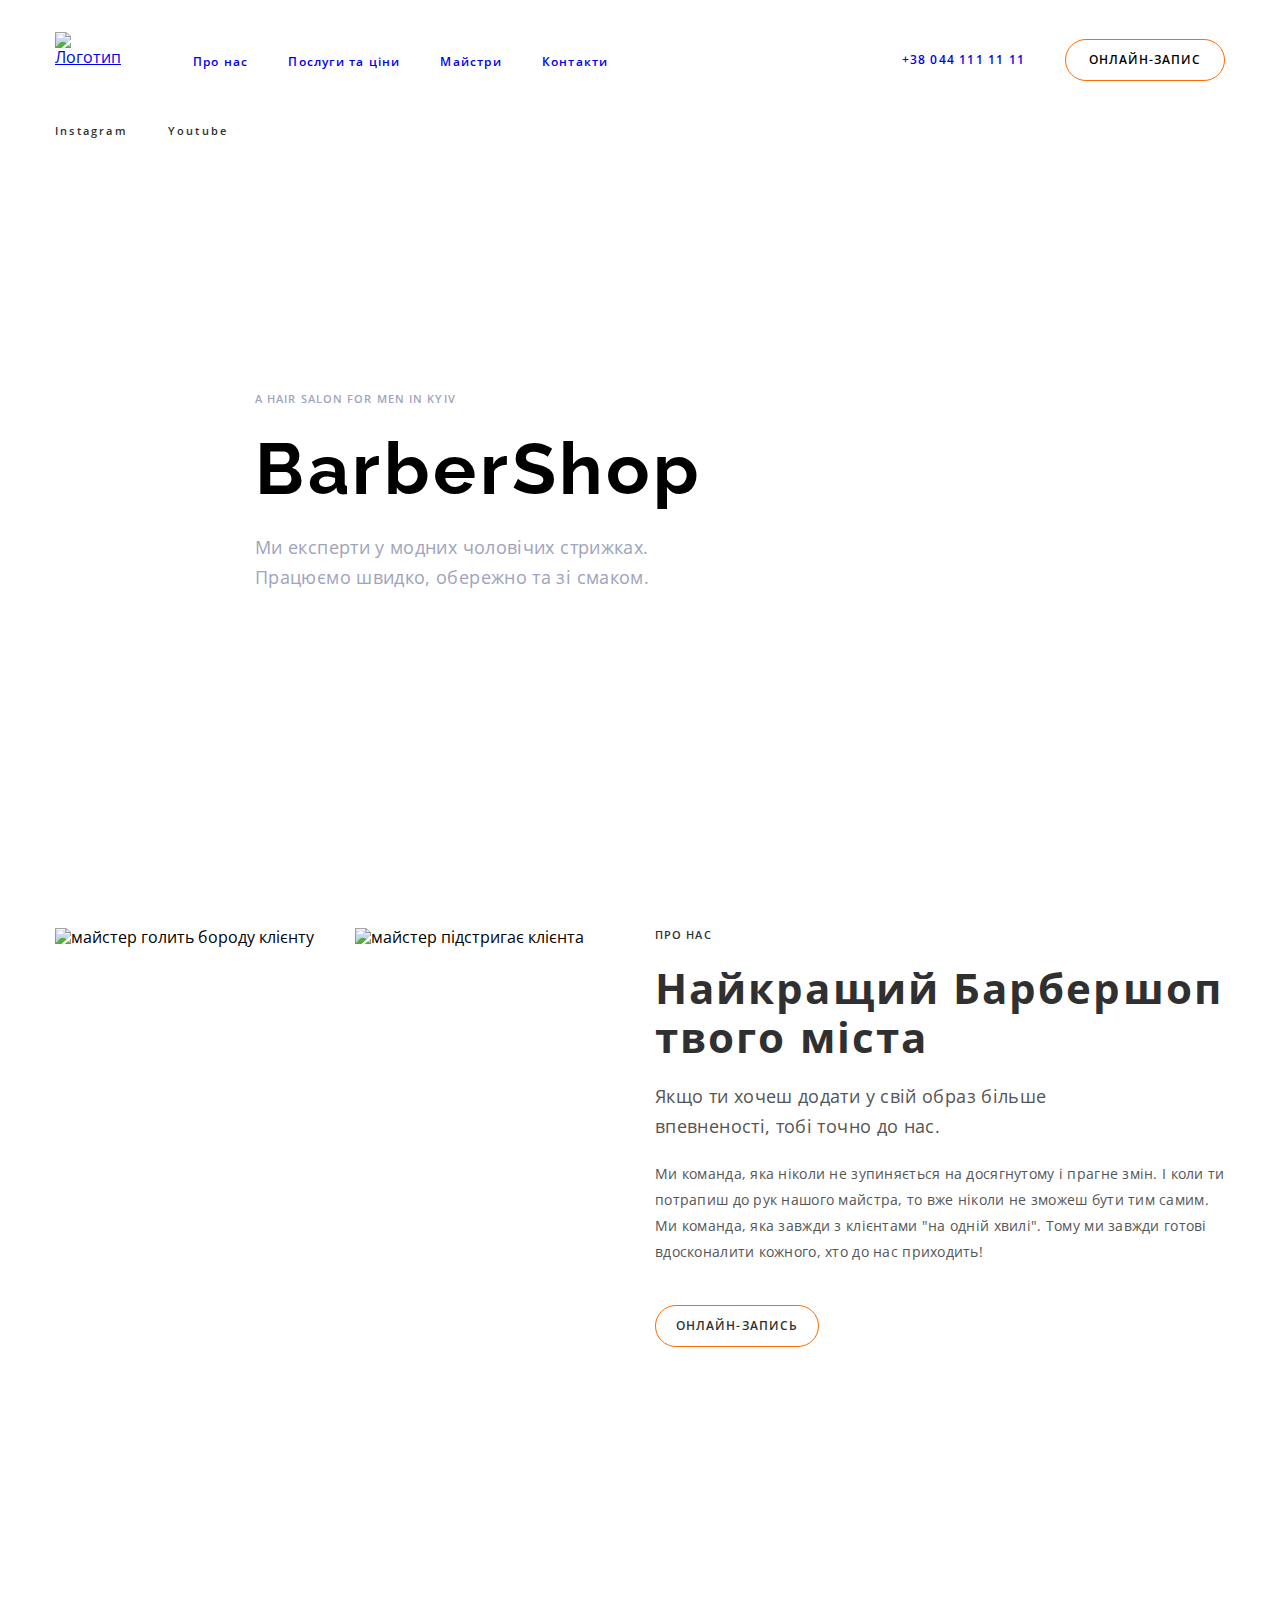
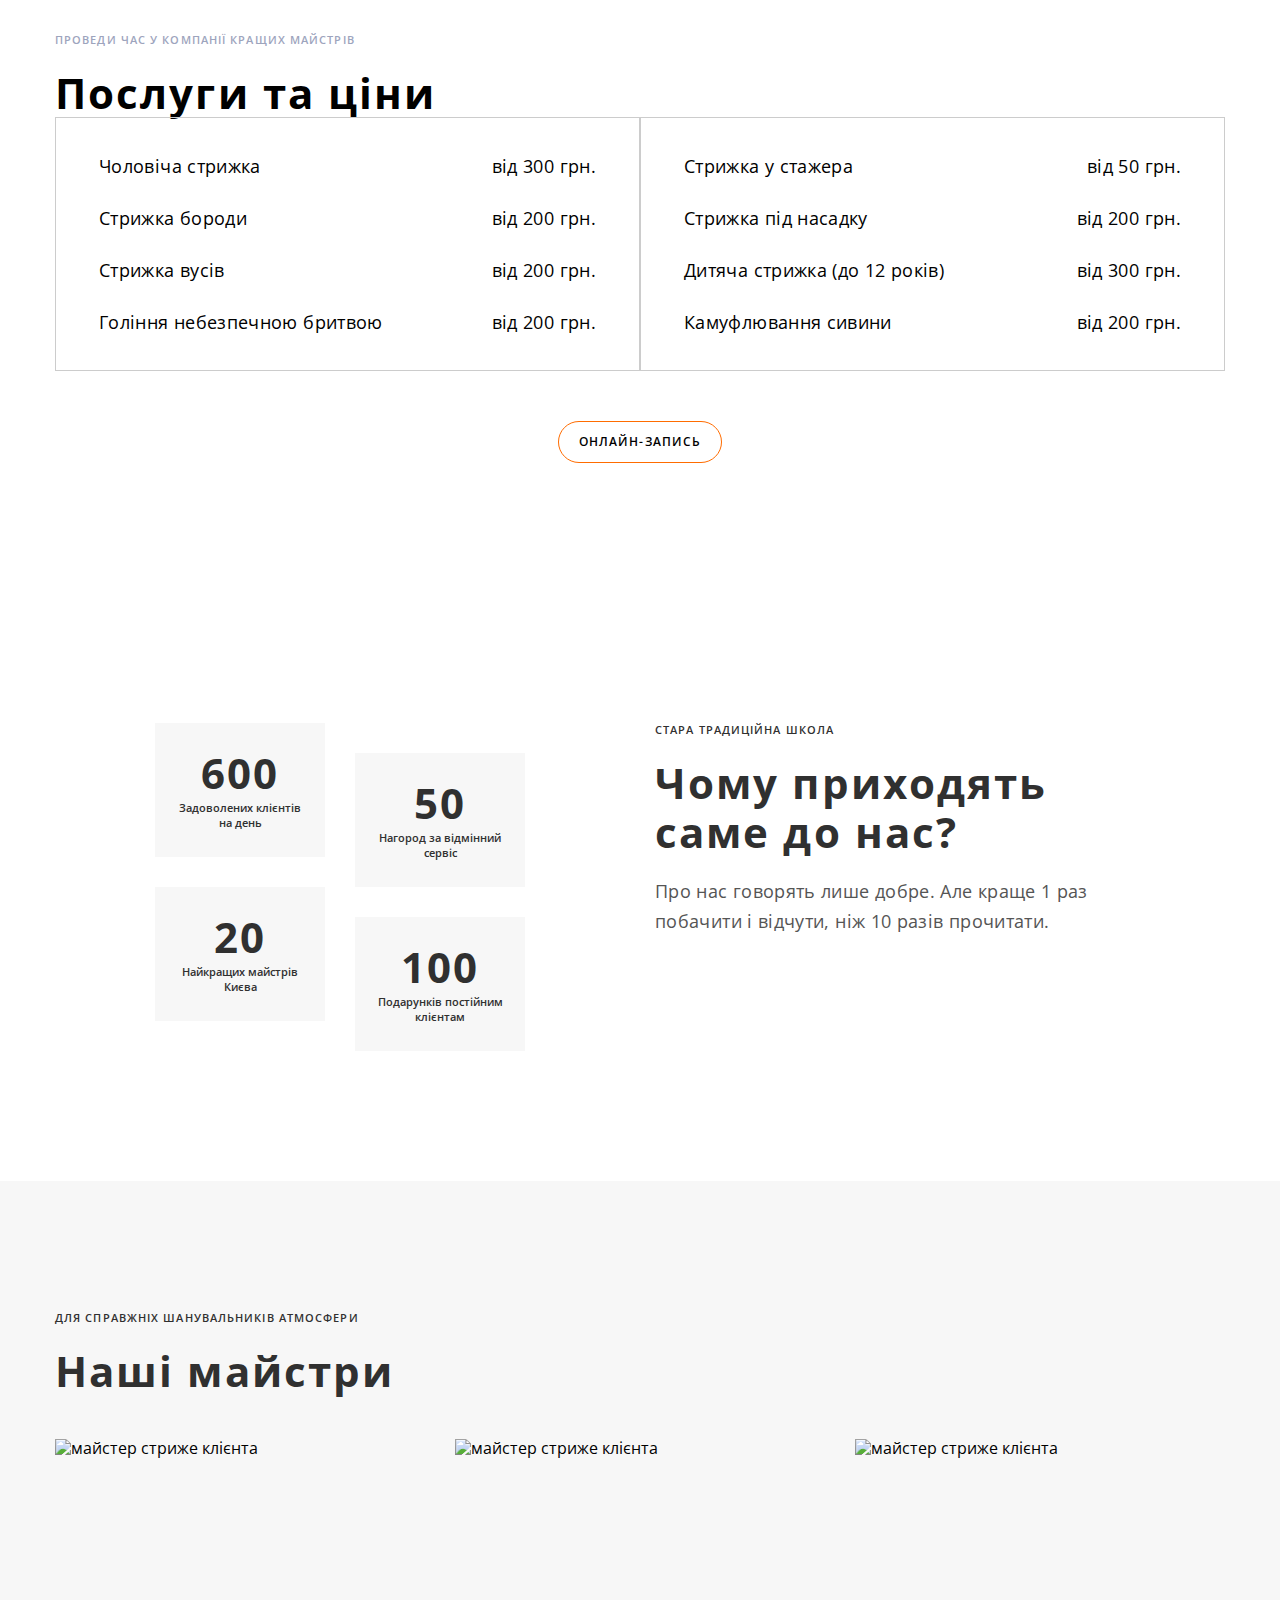
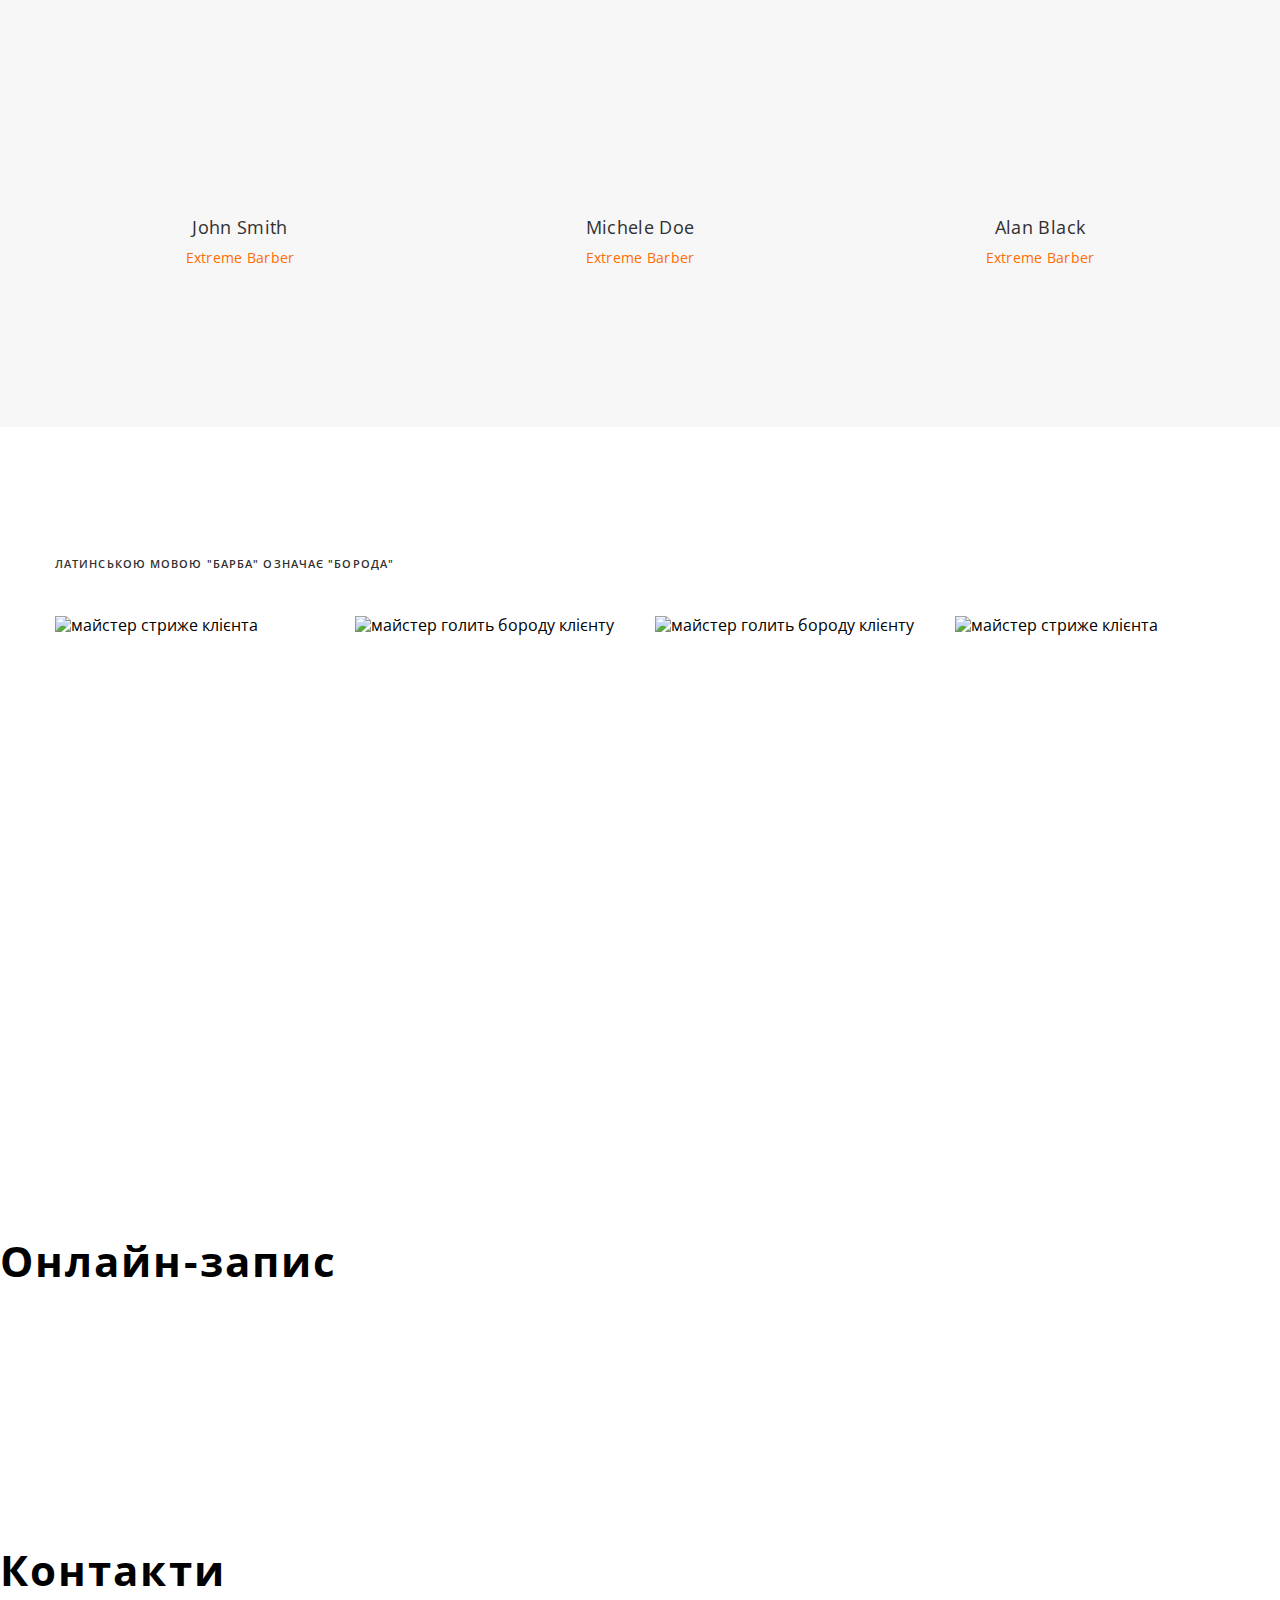
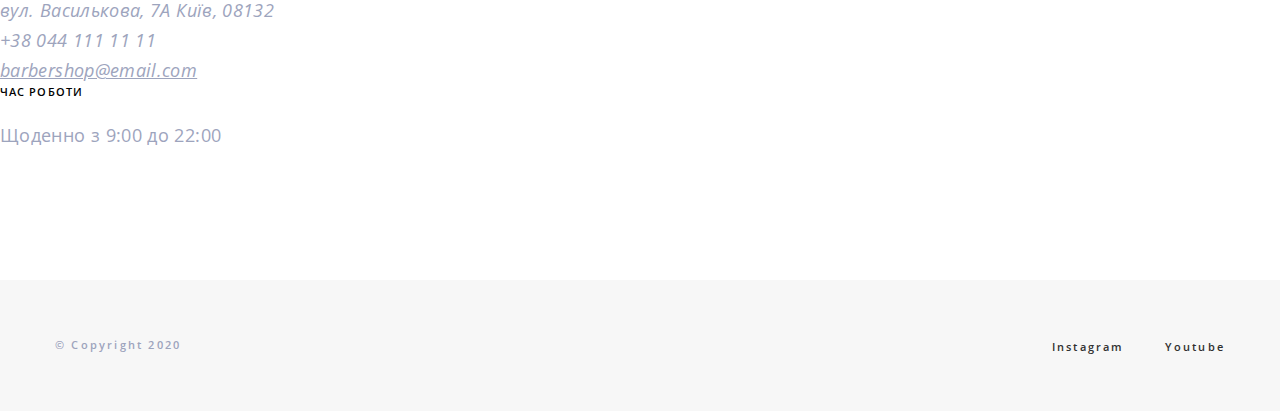
==== index.html @ 13871547 "claswork" ====
<!DOCTYPE html>
<html lang="uk">
  <head>
    <meta charset="UTF-8" />
    <meta http-equiv="X-UA-Compatible" content="IE=edge" />
    <meta name="viewport" content="width=device-width, initial-scale=1.0" />
    <title>Барбершоп</title>
    <link rel="preconnect" href="https://fonts.googleapis.com" />
    <link rel="preconnect" href="https://fonts.gstatic.com" crossorigin />
    <link
      href="https://fonts.googleapis.com/css2?family=Open+Sans:wght@400;600;700&family=Raleway:wght@700&display=swap"
      rel="stylesheet"
    />
    <link
      rel="stylesheet"
      href="https://cdn.jsdelivr.net/npm/modern-normalize@1.1.0/modern-normalize.min.css"
    />
    <link rel="stylesheet" href="./css/styles.css" />
  </head>
  <body>
    <!-- HEADER -->
    <header class="page-header">
      <div class="container page-header-container">
        <nav class="page-navigation">
          <a class="logo" href="./index.html">
            <img class="logo-img" src="./images/logo.svg" alt="Логотип" width="68" height="56" />
          </a>
          <ul class="menu list">
            <li class="menu-item">
              <a class="menu-link link" href="#about">Про нас</a>
            </li>
            <li class="menu-item">
              <a class="menu-link link" href="#services">Послуги та ціни</a>
            </li>
            <li class="menu-item">
              <a class="menu-link link" href="#employees">Майстри</a>
            </li>
            <li class="menu-item">
              <a class="menu-link link" href="#contacts">Контакти</a>
            </li>
          </ul>
        </nav>
        <a class="contact-phone-number link" href="tel:+380441111111">+38 044 111 11 11</a>
        <button class="modal-btn" type="button">онлайн-запис</button>
      </div>
    </header>
    <main>
      <!-- HERO -->
      <section class="hero">
        <div class="container hero-container">
          <div class="hero-left-side">
            <ul class="media-list list">
              <li class="media-list-item">
                <a class="media-list-link link" href="" lang="en">Instagram</a>
              </li>
              <li class="media-list-item">
                <a class="media-list-link link" href="" lang="en">Youtube</a>
              </li>
            </ul>
          </div>
          <div class="hero-right-side">
            <p class="suptitle suptitle-theme-dark" lang="en">A hair salon for men in Kyiv</p>
            <h1 class="main-title" lang="en">BarberShop</h1>
            <p class="section-description section-description-theme-dark hero-section-description">
              Ми експерти у модних чоловічих стрижках. Працюємо швидко, обережно та зі смаком.
            </p>
          </div>
        </div>
      </section>
      <!-- ABOUT -->
      <section class="about section" id="about">
        <div class="container about-container">
          <div class="about-left-side">
            <ul class="about-gallery list">
              <li class="about-gallery-item">
                <img
                  class="about-gallery-img"
                  src="./images/about/about-img-1.jpg"
                  alt="майстер голить бороду клієнту"
                  width="270"
                  height="445"
                />
              </li>
              <li class="about-gallery-item">
                <img
                  class="about-gallery-img"
                  src="./images/about/about-img-2.jpg"
                  alt="майстер підстригає клієнта"
                  width="270"
                  height="445"
                />
              </li>
            </ul>
          </div>
          <div class="about-right-side">
            <h2 class="suptitle suptitle-theme-light">ПРО НАС</h2>
            <h3 class="title title-theme-light">Найкращий Барбершоп твого міста</h3>
            <p
              class="section-description section-description-theme-light about-section-description"
            >
              Якщо ти хочеш додати у свій образ більше впевненості, тобі точно до нас.
            </p>
            <p class="about-text">
              Ми команда, яка ніколи не зупиняється на досягнутому і прагне змін. І коли ти потрапиш
              до рук нашого майстра, то вже ніколи не зможеш бути тим самим. Ми команда, яка завжди
              з клієнтами "на одній хвилі". Тому ми завжди готові вдосконалити кожного, хто до нас
              приходить!
            </p>
            <button class="modal-btn modal-btn-theme-light" type="button">онлайн-запись</button>
          </div>
        </div>
      </section>
      <!-- SERVICES -->
      <section class="services section" id="services">
        <div class="container">
          <p class="suptitle suptitle-theme-dark">Проведи час у компанії кращих майстрів</p>
          <h2 class="title">Послуги та ціни</h2>
          <div class="services-table-wrapper">
            <table class="services-table list">
              <tr class="services-table-row">
                <td class="services-table-name">Чоловіча стрижка</td>
                <td class="services-table-price">від 300 грн.</td>
              </tr>
              <tr class="services-table-row">
                <td class="services-table-name">Стрижка бороди</td>
                <td class="services-table-price">від 200 грн.</td>
              </tr>
              <tr class="services-table-row">
                <td class="services-table-name">Стрижка вусів</td>
                <td class="services-table-price">від 200 грн.</td>
              </tr>
              <tr class="services-table-row">
                <td class="services-table-name">Гоління небезпечною бритвою</td>
                <td class="services-table-price">від 200 грн.</td>
              </tr>
            </table>
            <table class="services-table list">
              <tr class="services-table-row">
                <td class="services-table-name">Стрижка у стажера</td>
                <td class="services-table-price">від 50 грн.</td>
              </tr>
              <tr class="services-table-row">
                <td class="services-table-name">Стрижка під насадку</td>
                <td class="services-table-price">від 200 грн.</td>
              </tr>
              <tr class="services-table-row">
                <td class="services-table-name">Дитяча стрижка (до 12 років)</td>
                <td class="services-table-price">від 300 грн.</td>
              </tr>
              <tr class="services-table-row">
                <td class="services-table-name">Камуфлювання сивини</td>
                <td class="services-table-price">від 200 грн.</td>
              </tr>
            </table>
          </div>
          <button class="modal-btn services-modal-btn" type="button">онлайн-запись</button>
        </div>
      </section>
      <!-- ADVANTAGES -->
      <section class="advantages section">
        <div class="container advantages-container">
          <div class="advantages-left-side">
            <ul class="advantages-list list">
              <li class="advantages-list-item">
                <p class="advantages-list-quantity">600</p>
                <p class="advantages-list-description">Задоволених клієнтів на день</p>
              </li>
              <li class="advantages-list-item">
                <p class="advantages-list-quantity">50</p>
                <p class="advantages-list-description">Нагород за відмінний сервіс</p>
              </li>
              <li class="advantages-list-item">
                <p class="advantages-list-quantity">20</p>
                <p class="advantages-list-description">Найкращих майстрів Києва</p>
              </li>
              <li class="advantages-list-item">
                <p class="advantages-list-quantity">100</p>
                <p class="advantages-list-description">Подарунків постійним клієнтам</p>
              </li>
            </ul>
          </div>
          <div class="advantages-right-side">
            <p class="suptitle suptitle-theme-light">стара традиційна школа</p>
            <h2 class="title title-theme-light advantages-title">Чому приходять саме до нас?</h2>
            <p
              class="section-description section-description-theme-light advantages-section-description"
            >
              Про нас говорять лише добре. Але краще 1 раз побачити і відчути, ніж 10 разів
              прочитати.
            </p>
          </div>
        </div>
      </section>
      <!-- EMPLOYEES -->
      <section class="employees-section section" id="employees">
        <div class="container">
          <p class="suptitle suptitle-theme-light">для справжніх шанувальників атмосфери</p>
          <h2 class="title title-theme-light employees-section-title">Наші майстри</h2>
          <ul class="employees list">
            <li class="employees-card">
              <img
                class="employees-photo"
                src="./images/employees/john-smith.jpg"
                alt="майстер стриже клієнта"
                width="370"
                height="346"
              />
              <div class="employees-content-wrapper">
                <h3 class="employees-name" lang="en">John Smith</h3>
                <p class="employees-position" lang="en">Extreme Barber</p>
              </div>
            </li>
            <li class="employees-card">
              <img
                class="employees-photo"
                src="./images/employees/michele-doe.jpg"
                alt="майстер стриже клієнта"
                width="370"
                height="346"
              />
              <div class="employees-content-wrapper">
                <h3 class="employees-name" lang="en">Michele Doe</h3>
                <p class="employees-position" lang="en">Extreme Barber</p>
              </div>
            </li>
            <li class="employees-card">
              <img
                class="employees-photo"
                src="./images/employees/alan-black.jpg"
                alt="майстер стриже клієнта"
                width="370"
                height="346"
              />
              <div class="employees-content-wrapper">
                <h3 class="employees-name" lang="en">Alan Black</h3>
                <p class="employees-position" lang="en">Extreme Barber</p>
              </div>
            </li>
          </ul>
        </div>
      </section>
      <!-- PORTFOLIO -->
      <section class="gallery section">
        <div class="container">
          <p class="suptitle suptitle-theme-light gallery-suptitle">
            Латинською мовою "барба" означає "борода"
          </p>
          <h2 class="visually-hidden">Портфоліо</h2>
          <ul class="gallery-list list">
            <li class="gallery-list-item">
              <img
                class="gallery-list-img"
                src="./images/portfolio/portfolio-img-1.jpg"
                alt="майстер стриже клієнта"
                width="270"
                height="360"
              />
            </li>
            <li class="gallery-list-item">
              <img
                class="gallery-list-img"
                src="./images/portfolio/portfolio-img-2.jpg"
                alt="майстер голить бороду клієнту"
                width="270"
                height="360"
              />
            </li>
            <li class="gallery-list-item">
              <img
                class="gallery-list-img"
                src="./images/portfolio/portfolio-img-3.jpg"
                alt="майстер голить бороду клієнту"
                width="270"
                height="360"
              />
            </li>
            <li class="gallery-list-item">
              <img
                class="gallery-list-img"
                src="./images/portfolio/portfolio-img-4.jpg"
                alt="майстер стриже клієнта"
                width="270"
                height="360"
              />
            </li>
          </ul>
        </div>
      </section>
      <div id="contacts">
        <!-- CONTACT FORM -->
        <section class="contact-form-section section">
          <h2 class="title">Онлайн-запис</h2>
        </section>
        <!-- CONTACT INFORMATION -->
        <section class="contact-info-section section">
          <h2 class="title">Контакти</h2>
          <address>
            <ul class="contact-list list">
              <li class="contact-list-item">
                <a
                  class="contact-list-link link"
                  href="https://goo.gl/maps/fSdhoyAyDwtJdrEC6"
                  target="_blank"
                  rel="noopener noreferrer"
                  >вул. Василькова, 7А Київ, 08132</a
                >
              </li>
              <li class="contact-list-item">
                <a class="contact-list-link link" href="tel:+380441111111">+38 044 111 11 11</a>
              </li>
              <li class="contact-list-item">
                <a class="contact-list-link" href="mailto:barbershop@email.com"
                  >barbershop@email.com</a
                >
              </li>
            </ul>
          </address>
          <h3 class="suptitle">час роботи</h3>
          <p class="contact-info-date">Щоденно з 9:00 до 22:00</p>
        </section>
      </div>
    </main>
    <!-- FOOTER -->
    <footer class="footer">
      <div class="container footer-container">
        <p class="copyright">&#xa9; Copyright 2020</p>
        <ul class="media-list list">
          <li class="media-list-item">
            <a class="media-list-link link" href="" lang="en">Instagram</a>
          </li>
          <li class="media-list-item">
            <a class="media-list-link link" href="" lang="en">Youtube</a>
          </li>
        </ul>
      </div>
    </footer>
  </body>
</html>
---- css/styles.css ----
:root {
  --primary-font: 'Open Sans', sans-serif;
  --secondary-font: 'Raleway', sans-serif;
  --primary-text-color-theme-dark: #ffffff;
  --primary-text-color-theme-light: #303030;
  --secondary-text-color-theme-dark: #9da4bd;
  --secondary-text-color-theme-light: #555555;
  --accent-color: #ff6c00;
}

h1,
h2,
h3,
h4,
h5,
h6,
p {
  margin-top: 0;
  margin-bottom: 0;
}

ul,
ol {
  margin-top: 0;
  margin-bottom: 0;
  padding-left: 0;
}

img {
  display: block;
}

.list {
  list-style: none;
}

.link {
  text-decoration: none;
}

button {
  cursor: pointer;
}

body {
  font-family: var(--primary-font);
}

.section {
  padding-top: 130px;
  padding-bottom: 130px;
}

.container {
  width: 1200px;
  margin-left: auto;
  margin-right: auto;
  padding-left: 15px;
  padding-right: 15px;
}

.visually-hidden {
  position: absolute;
  width: 1px;
  height: 1px;
  margin: -1px;
  padding: 0;
  overflow: hidden;
  border: 0;
  clip: rect(0 0 0 0);
}

/* ================= COMPONENTS ================= */
.modal-btn {
  min-width: 160px;
  padding: 12px 20px;
  font-weight: 600;
  font-size: 12px;
  line-height: 1.33;
  letter-spacing: 0.09em;
  text-transform: uppercase;
  border: 1px solid #ff6c00;
  border-radius: 25px;
  background-color: transparent;
}

.modal-btn:hover,
.modal-btn:focus {
  background-color: var(--accent-color);
  color: var(--primary-text-color-theme-dark);
}

.modal-btn-theme-light {
  color: var(--primary-text-color-theme-light);
}

.modal-btn-theme-dark {
  color: var(--primary-text-color-theme-dark);
}

.media-list {
  display: flex;
  column-gap: 40px;
}

.media-list-link {
  font-weight: 600;
  font-size: 11px;
  line-height: 1.36;
  letter-spacing: 0.2em;
  color: var(--primary-text-color-theme-light);
}

.media-list-link:hover,
.media-list-link:focus {
  color: var(--accent-color);
}

.suptitle {
  font-weight: 600;
  font-size: 11px;
  line-height: 1.36;
  letter-spacing: 0.1em;
  text-transform: uppercase;
  margin-bottom: 20px;
}

.suptitle-theme-dark {
  color: var(--secondary-text-color-theme-dark);
}

.suptitle-theme-light {
  color: var(--primary-text-color-theme-light);
}

.main-title {
  font-family: var(--secondary-font);
  font-size: 72px;
  line-height: 1.18;
  letter-spacing: 0.05em;
  margin-bottom: 20px;
}

.section-description {
  font-weight: 400;
  font-size: 18px;
  line-height: 1.67;
  letter-spacing: 0.02em;
}

.section-description-theme-light {
  color: var(--secondary-text-color-theme-light);
}

.section-description-theme-dark {
  color: var(--secondary-text-color-theme-dark);
}

.title {
  font-family: var(--secondary-font-family);
  font-weight: 700;
  font-size: 42px;
  line-height: 1.17;
  letter-spacing: 0.05em;
}

.title-theme-dark {
  color: var(--primary-text-color-theme-dark);
  margin-bottom: 44px;
}

.title-theme-light {
  color: var(--primary-text-color-theme-light);
  margin-bottom: 20px;
}
/* ================= /COMPONENTS ================= */

/* ================= HEADER ================= */
.page-header {
  padding-top: 32px;
  padding-bottom: 32px;
}

.page-header-container {
  display: flex;
  align-items: center;
}

.page-navigation {
  display: flex;
  align-items: center;
  column-gap: 70px;
}

.menu {
  display: flex;
  column-gap: 40px;
}

.menu-link {
  font-weight: 600;
  font-size: 12px;
  line-height: 1.33;
  letter-spacing: 0.1em;
}

.menu-link:hover,
.menu-link:focus {
  color: var(--accent-color);
}

.contact-phone-number {
  font-weight: 600;
  font-size: 12px;
  line-height: 1.33;
  letter-spacing: 0.1em;
  margin-left: auto;
  margin-right: 40px;
}

.contact-phone-number:hover,
.contact-phone-number:focus {
  color: var(--accent-color);
}
/* ================= /HEADER ================= */

/* ================= HERO ================= */
.hero-container {
  display: flex;
}

.hero-left-side {
  width: 100px;
}

.hero-right-side {
  flex-grow: 1;
  padding-left: 100px;
  padding-bottom: 206px;
  padding-top: 272px;
}

.hero-section-description {
  width: 400px;
}
/* ================= /HERO ================= */

/* ================= ABOUT ================= */
.about-container {
  display: flex;
  justify-content: space-between;
}

.about-left-side,
.about-right-side {
  flex-basis: calc((100% - 30px) / 2);
}

.about-gallery {
  display: flex;
  justify-content: space-between;
}

.about-section-description {
  margin-bottom: 20px;
  width: 400px;
}

.about-text {
  font-weight: 400;
  font-size: 14px;
  line-height: 1.86;
  letter-spacing: 0.02em;
  color: var(--secondary-text-color-theme-light);
  margin-bottom: 40px;
}
/* ================= /ABOUT ================= */

/* ================= SERVICES ================= */
.services-table-wrapper {
  display: flex;
}

.services-table {
  flex-basis: 50%;
  padding: 30px 40px;
  margin-bottom: 50px;
  border: 1px solid #cccccc;
}

.services-table-row {
  display: flex;
  justify-content: space-between;
}

.services-table-row:not(:last-child) {
  margin-bottom: 20px;
}

.services-table-name,
.services-table-price {
  font-weight: 400;
  font-size: 18px;
  line-height: 1.67;
  letter-spacing: 0.02em;
}

.services-modal-btn {
  display: block;
  margin: 0 auto;
}
/* ================= /SERVICES ================= */

/* ================= ADVANTAGES ================= */
.advantages-container {
  display: flex;
  justify-content: space-between;
}

.advantages-left-side,
.advantages-right-side {
  flex-basis: calc((100% - 30px) / 2);
}

.advantages-list {
  display: flex;
  flex-wrap: wrap;
  justify-content: space-between;
  align-items: flex-start;
  width: 370px;
  margin: 0 auto;
}

.advantages-list-item {
  width: 170px;
  min-height: 134px;
  padding: 21px;
  background-color: #f7f7f7;
}

.advantages-list-item:nth-child(even) {
  margin-top: 30px;
}

.advantages-list-quantity {
  font-weight: 700;
  font-size: 42px;
  line-height: 1.36;
  text-align: center;
  letter-spacing: 0.05em;
  color: var(--primary-text-color-theme-light);
}

.advantages-list-description {
  font-weight: 600;
  font-size: 11px;
  line-height: 1.36;
  text-align: center;
  color: var(--primary-text-color-theme-light);
}

.advantages-title {
  width: 400px;
}

.advantages-section-description {
  width: 460px;
}
/* ================= /ADVANTAGES ================= */

/* ================= EMPLOYEES ================= */
.employees-section {
  background-color: #f7f7f7;
}

.employees-section-title {
  margin-bottom: 44px;
}

.employees {
  display: flex;
  flex-wrap: wrap;
  gap: 30px;
}

.employees-card {
  flex-basis: calc((100% - 60px) / 3);
}

/* .employees-card:not(:nth-child(3n)) {
  margin-right: 30px;
}

.employees-card:not(:nth-last-child(-n + 3)) {
  margin-bottom: 30px;
} */

.employees-content-wrapper {
  padding-top: 30px;
  padding-bottom: 30px;
}

.employees-name {
  font-weight: 400;
  font-size: 18px;
  line-height: 1.39;
  text-align: center;
  letter-spacing: 0.02em;
  color: var(--primary-text-color-theme-light);
  margin-bottom: 8px;
}

.employees-position {
  font-weight: 400;
  font-size: 14px;
  line-height: 1.36;
  text-align: center;
  letter-spacing: 0.02em;
  color: var(--accent-color);
}
/* ================= /EMPLOYEES ================= */

/* ================= GALLERY ================= */
.gallery-suptitle {
  margin-bottom: 44px;
}

.gallery-list {
  display: flex;
  flex-wrap: wrap;
  gap: 30px;
}

.gallery-list-item {
  flex-basis: calc((100% - 90px) / 4);
}
/* ================= /GALLERY ================= */

/* ================= CONTACT INFO ================= */
.contact-list-link {
  font-weight: 400;
  font-size: 18px;
  line-height: 1.67;
  letter-spacing: 0.02em;
  color: var(--secondary-text-color-theme-dark);
}

.contact-list-link:hover,
.contact-list-link:focus {
  color: var(--accent-color);
}

.contact-info-date {
  font-weight: 400;
  font-size: 18px;
  line-height: 1.67;
  letter-spacing: 0.02em;
  color: var(--secondary-text-color-theme-dark);
}
/* ================= /CONTACT INFO ================= */

/* ================= FOOTER ================= */
.footer {
  padding-top: 56px;
  padding-bottom: 56px;
  background-color: #f7f7f7;
}

.footer-container {
  display: flex;
  align-items: center;
  justify-content: space-between;
}

.copyright {
  font-weight: 600;
  font-size: 11px;
  line-height: 1.36;
  letter-spacing: 0.2em;
  color: var(--secondary-text-color-theme-dark);
}
/* ================= /FOOTER ================= */
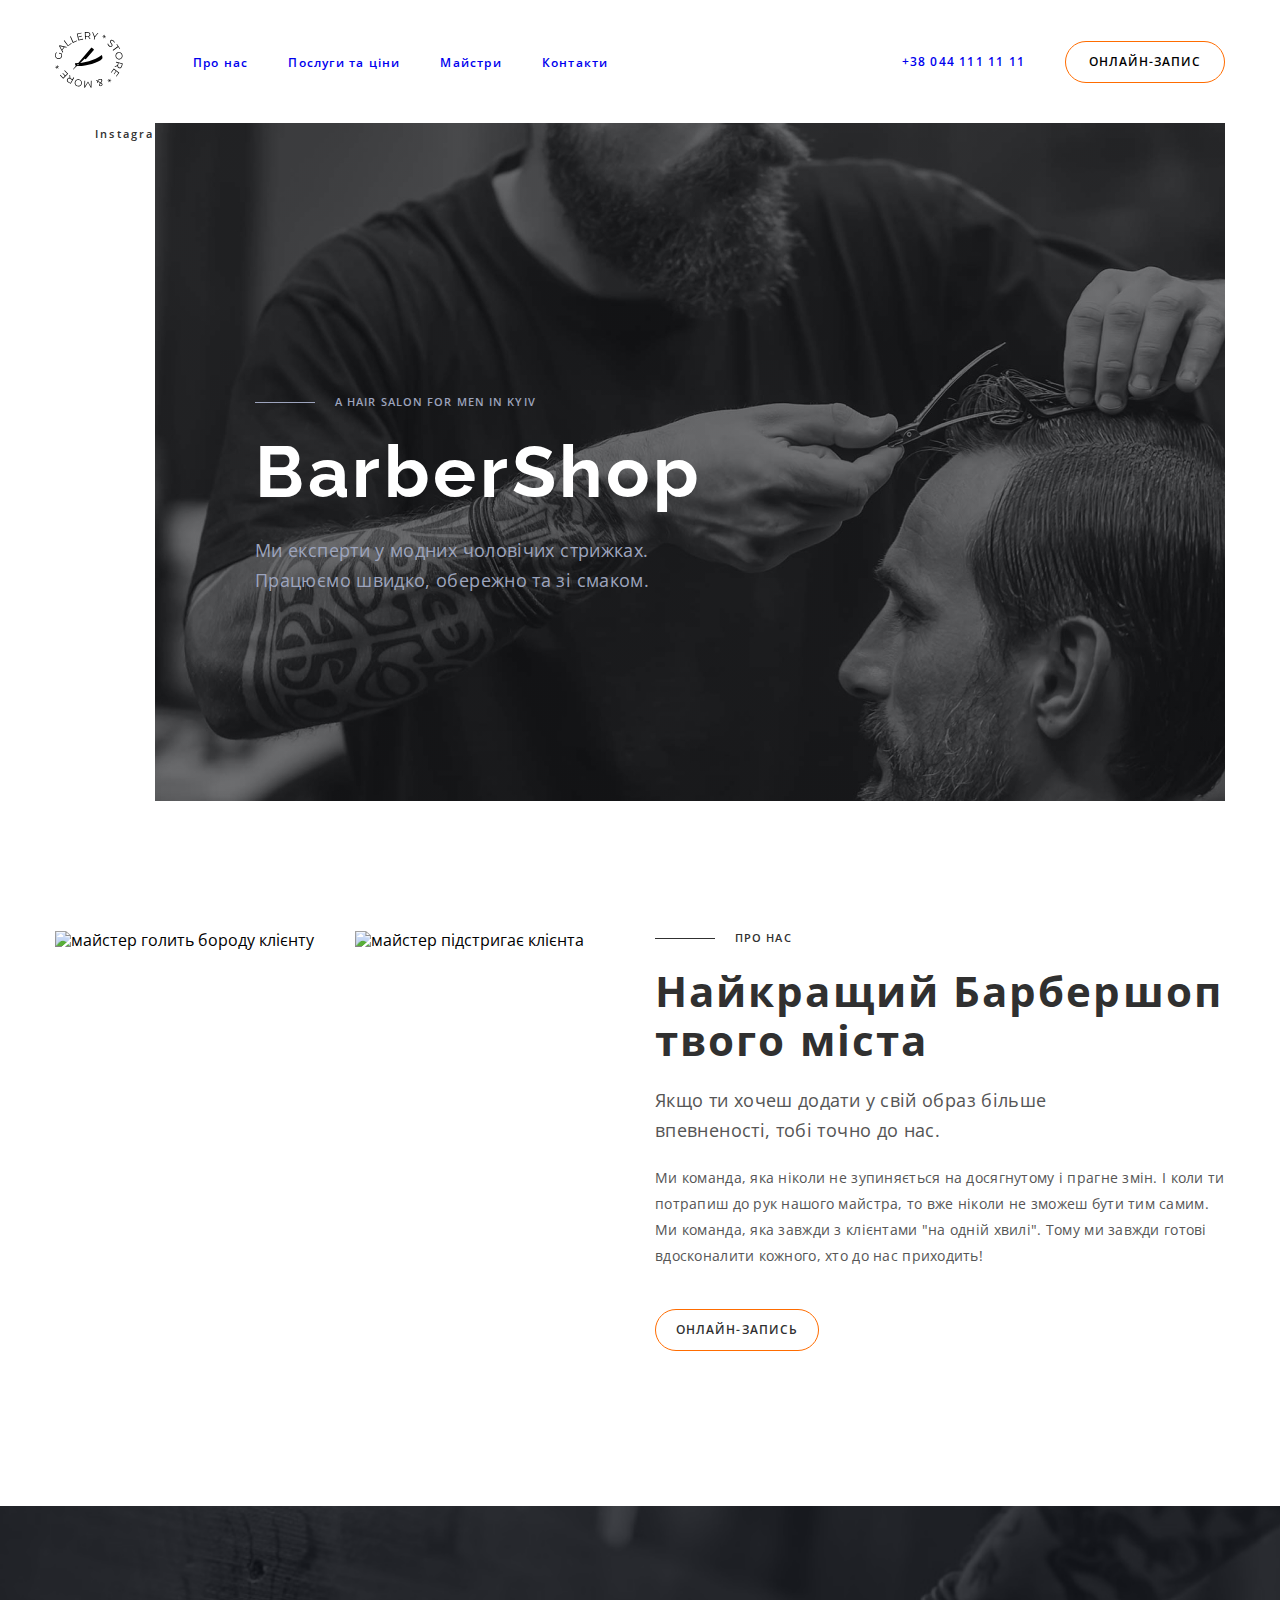
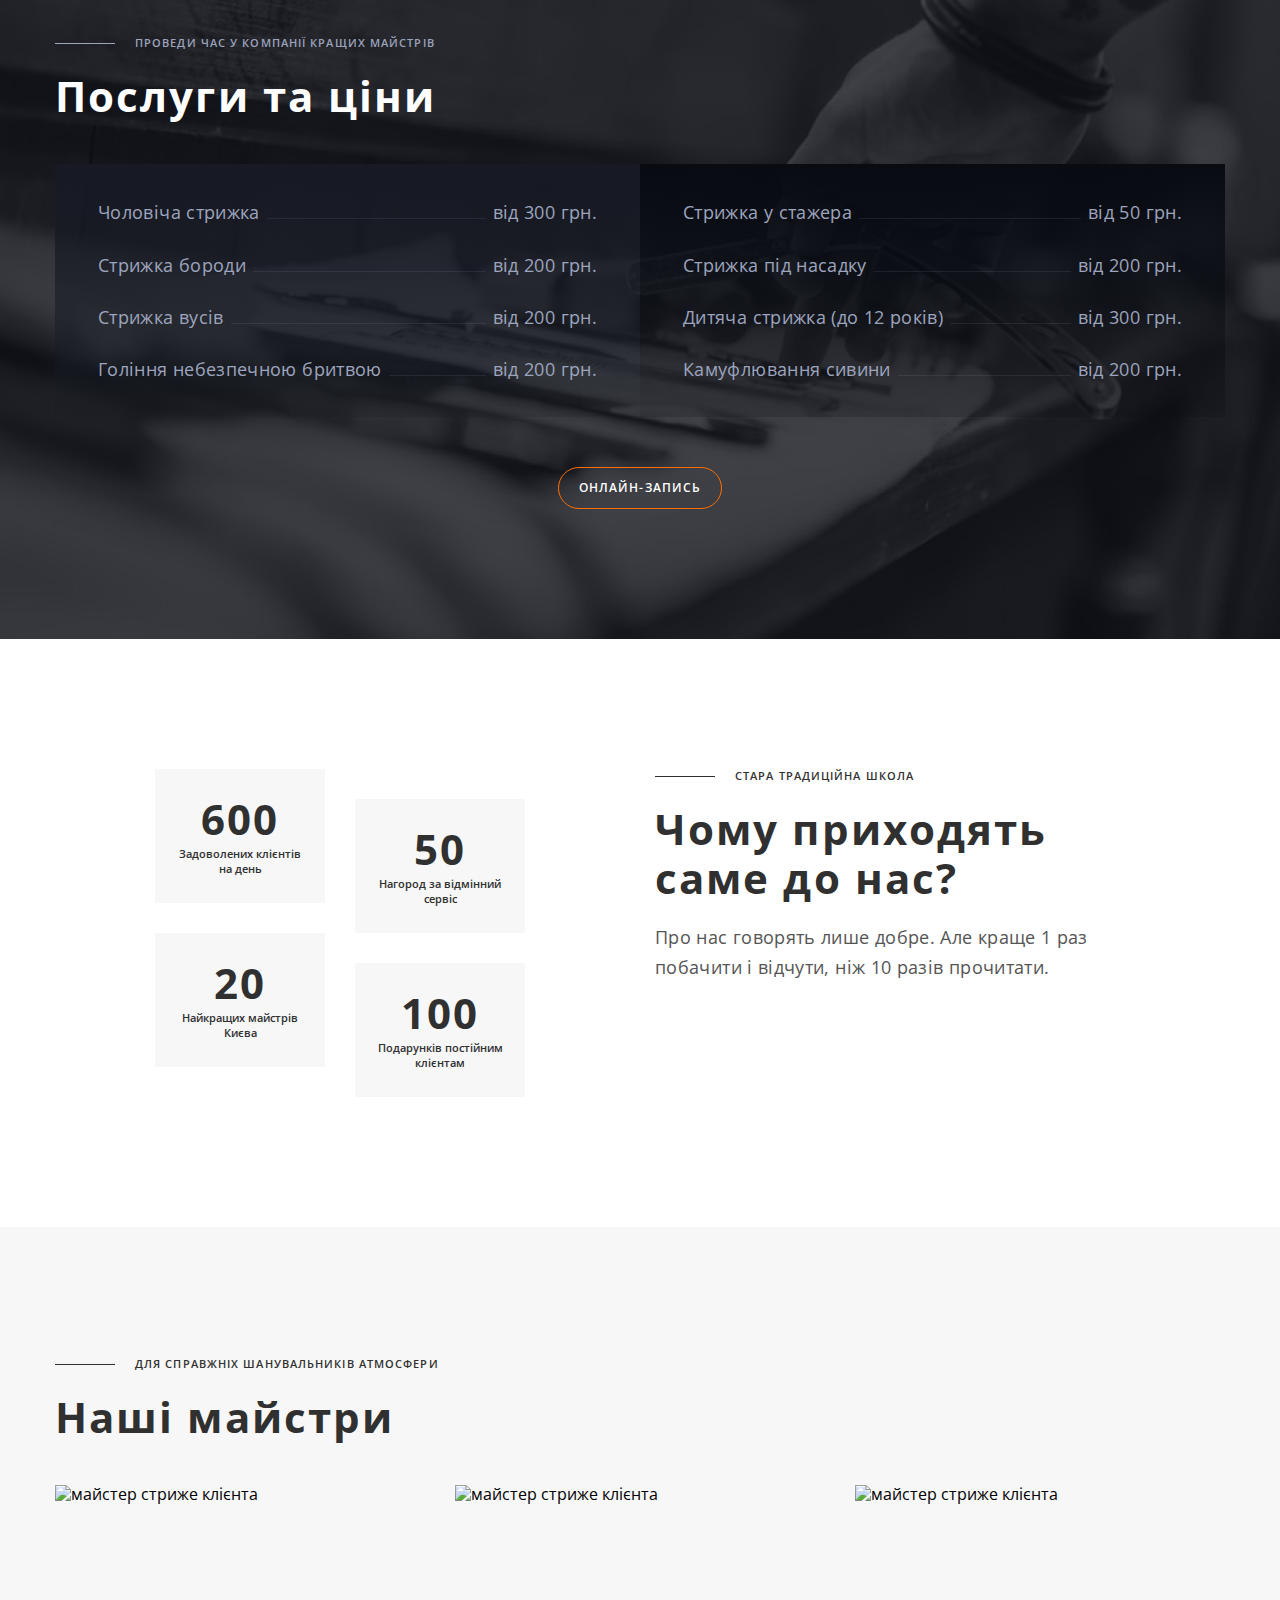
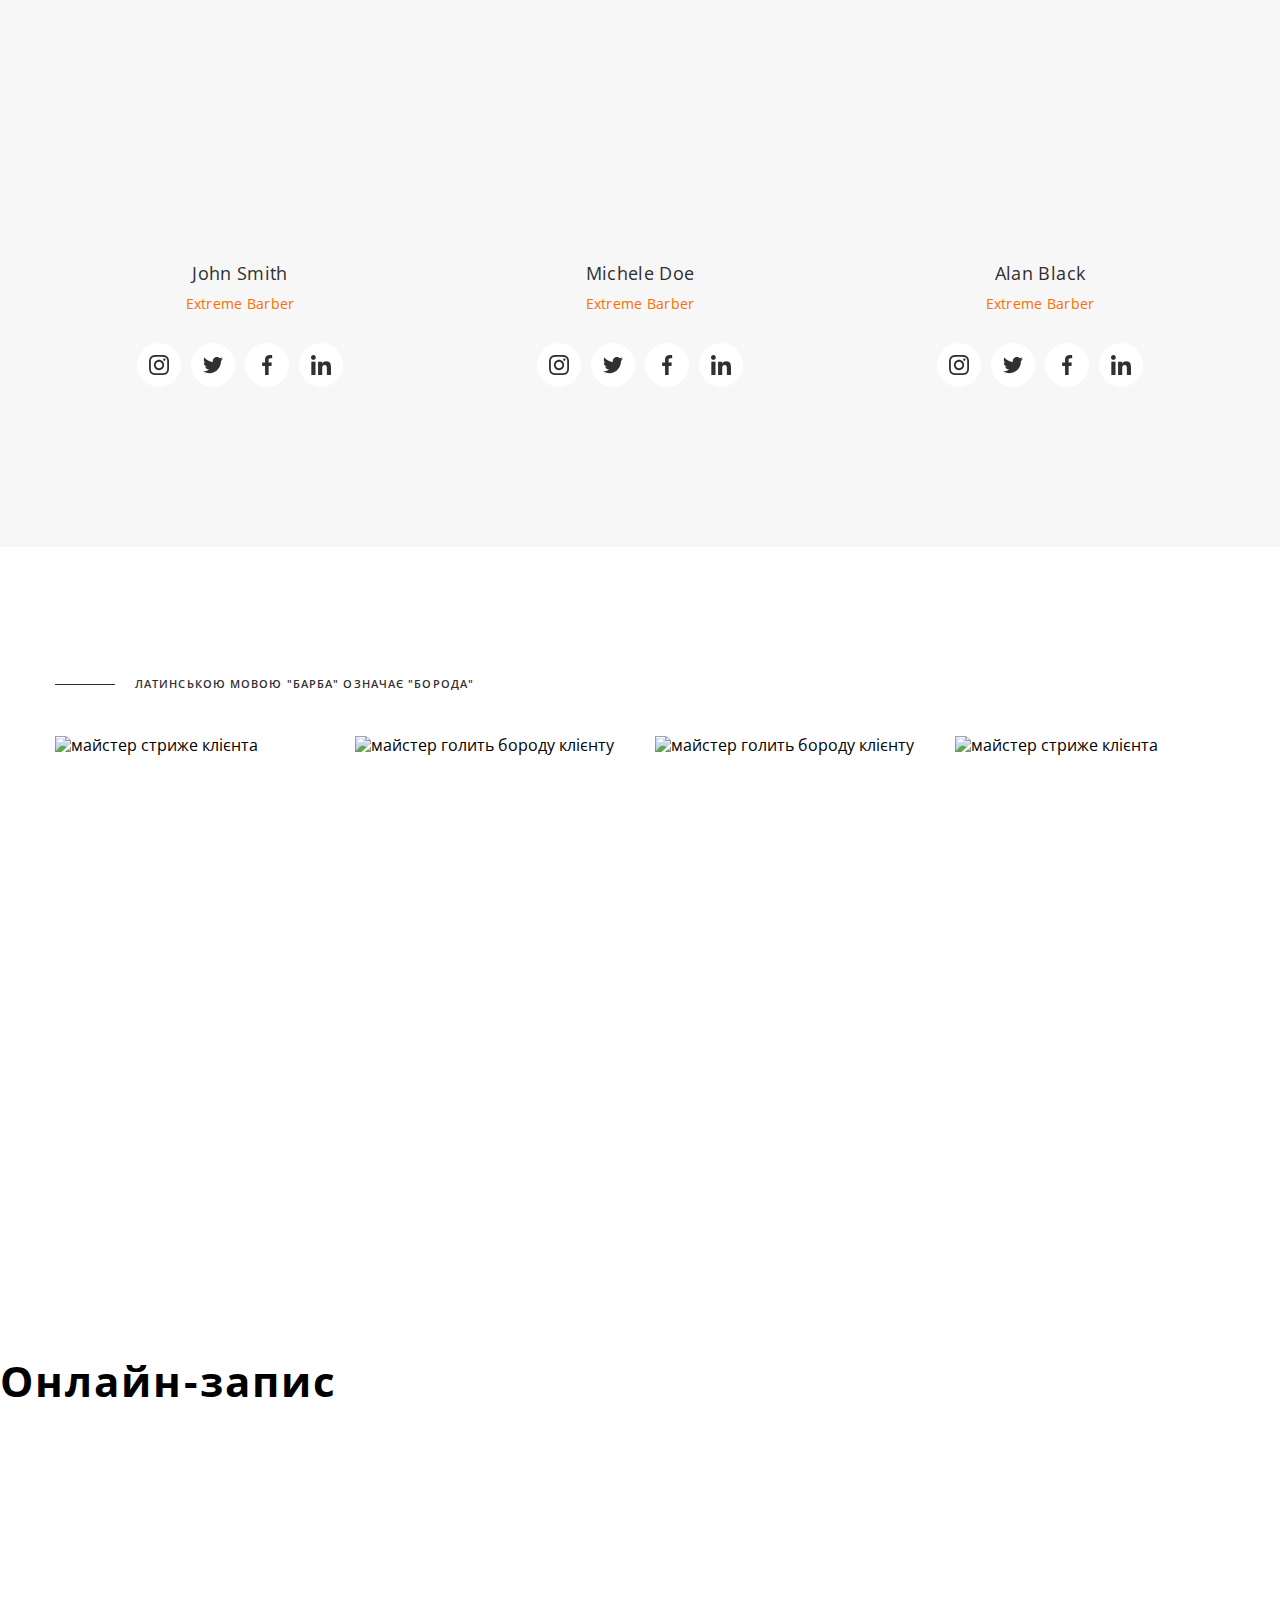
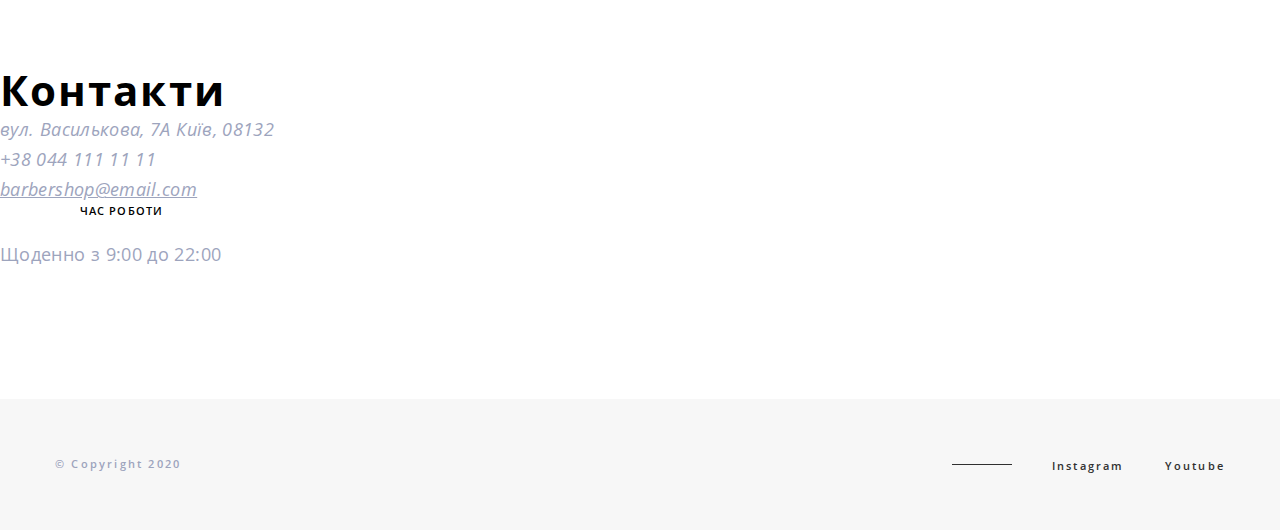
==== commit d85a7508: "classwork" ====
--- a/index.html
+++ b/index.html
@@ -23,7 +23,9 @@
       <div class="container page-header-container">
         <nav class="page-navigation">
           <a class="logo" href="./index.html">
-            <img class="logo-img" src="./images/logo.svg" alt="Логотип" width="68" height="56" />
+            <svg class="logo-img" width="68" height="56" aria-label="логотип">
+              <use href="./images/sprite.svg#icon-logo"></use>
+            </svg>
           </a>
           <ul class="menu list">
             <li class="menu-item">
@@ -114,7 +116,7 @@
       <section class="services section" id="services">
         <div class="container">
           <p class="suptitle suptitle-theme-dark">Проведи час у компанії кращих майстрів</p>
-          <h2 class="title">Послуги та ціни</h2>
+          <h2 class="title title-theme-dark">Послуги та ціни</h2>
           <div class="services-table-wrapper">
             <table class="services-table list">
               <tr class="services-table-row">
@@ -153,7 +155,9 @@
               </tr>
             </table>
           </div>
-          <button class="modal-btn services-modal-btn" type="button">онлайн-запись</button>
+          <button class="modal-btn modal-btn-theme-dark services-modal-btn" type="button">
+            онлайн-запись
+          </button>
         </div>
       </section>
       <!-- ADVANTAGES -->
@@ -208,6 +212,60 @@
               <div class="employees-content-wrapper">
                 <h3 class="employees-name" lang="en">John Smith</h3>
                 <p class="employees-position" lang="en">Extreme Barber</p>
+                <ul class="social-list list">
+                  <li class="social-list-item">
+                    <a href="" class="social-list-link">
+                      <svg
+                        class="social-list-icon"
+                        width="20"
+                        height="20"
+                        aria-label="instagram"
+                        lang="en"
+                      >
+                        <use href="./images/sprite.svg#icon-instagram"></use>
+                      </svg>
+                    </a>
+                  </li>
+                  <li class="social-list-item">
+                    <a href="" class="social-list-link">
+                      <svg
+                        class="social-list-icon"
+                        width="20"
+                        height="20"
+                        aria-label="twitter"
+                        lang="en"
+                      >
+                        <use href="./images/sprite.svg#icon-twitter"></use>
+                      </svg>
+                    </a>
+                  </li>
+                  <li class="social-list-item">
+                    <a href="" class="social-list-link">
+                      <svg
+                        class="social-list-icon"
+                        width="20"
+                        height="20"
+                        aria-label="facebook"
+                        lang="en"
+                      >
+                        <use href="./images/sprite.svg#icon-facebook"></use>
+                      </svg>
+                    </a>
+                  </li>
+                  <li class="social-list-item">
+                    <a href="" class="social-list-link">
+                      <svg
+                        class="social-list-icon"
+                        width="20"
+                        height="20"
+                        aria-label="linkedin"
+                        lang="en"
+                      >
+                        <use href="./images/sprite.svg#icon-linkedin"></use>
+                      </svg>
+                    </a>
+                  </li>
+                </ul>
               </div>
             </li>
             <li class="employees-card">
@@ -221,6 +279,60 @@
               <div class="employees-content-wrapper">
                 <h3 class="employees-name" lang="en">Michele Doe</h3>
                 <p class="employees-position" lang="en">Extreme Barber</p>
+                <ul class="social-list list">
+                  <li class="social-list-item">
+                    <a href="" class="social-list-link">
+                      <svg
+                        class="social-list-icon"
+                        width="20"
+                        height="20"
+                        aria-label="instagram"
+                        lang="en"
+                      >
+                        <use href="./images/sprite.svg#icon-instagram"></use>
+                      </svg>
+                    </a>
+                  </li>
+                  <li class="social-list-item">
+                    <a href="" class="social-list-link">
+                      <svg
+                        class="social-list-icon"
+                        width="20"
+                        height="20"
+                        aria-label="twitter"
+                        lang="en"
+                      >
+                        <use href="./images/sprite.svg#icon-twitter"></use>
+                      </svg>
+                    </a>
+                  </li>
+                  <li class="social-list-item">
+                    <a href="" class="social-list-link">
+                      <svg
+                        class="social-list-icon"
+                        width="20"
+                        height="20"
+                        aria-label="facebook"
+                        lang="en"
+                      >
+                        <use href="./images/sprite.svg#icon-facebook"></use>
+                      </svg>
+                    </a>
+                  </li>
+                  <li class="social-list-item">
+                    <a href="" class="social-list-link">
+                      <svg
+                        class="social-list-icon"
+                        width="20"
+                        height="20"
+                        aria-label="linkedin"
+                        lang="en"
+                      >
+                        <use href="./images/sprite.svg#icon-linkedin"></use>
+                      </svg>
+                    </a>
+                  </li>
+                </ul>
               </div>
             </li>
             <li class="employees-card">
@@ -234,6 +346,60 @@
               <div class="employees-content-wrapper">
                 <h3 class="employees-name" lang="en">Alan Black</h3>
                 <p class="employees-position" lang="en">Extreme Barber</p>
+                <ul class="social-list list">
+                  <li class="social-list-item">
+                    <a href="" class="social-list-link">
+                      <svg
+                        class="social-list-icon"
+                        width="20"
+                        height="20"
+                        aria-label="instagram"
+                        lang="en"
+                      >
+                        <use href="./images/sprite.svg#icon-instagram"></use>
+                      </svg>
+                    </a>
+                  </li>
+                  <li class="social-list-item">
+                    <a href="" class="social-list-link">
+                      <svg
+                        class="social-list-icon"
+                        width="20"
+                        height="20"
+                        aria-label="twitter"
+                        lang="en"
+                      >
+                        <use href="./images/sprite.svg#icon-twitter"></use>
+                      </svg>
+                    </a>
+                  </li>
+                  <li class="social-list-item">
+                    <a href="" class="social-list-link">
+                      <svg
+                        class="social-list-icon"
+                        width="20"
+                        height="20"
+                        aria-label="facebook"
+                        lang="en"
+                      >
+                        <use href="./images/sprite.svg#icon-facebook"></use>
+                      </svg>
+                    </a>
+                  </li>
+                  <li class="social-list-item">
+                    <a href="" class="social-list-link">
+                      <svg
+                        class="social-list-icon"
+                        width="20"
+                        height="20"
+                        aria-label="linkedin"
+                        lang="en"
+                      >
+                        <use href="./images/sprite.svg#icon-linkedin"></use>
+                      </svg>
+                    </a>
+                  </li>
+                </ul>
               </div>
             </li>
           </ul>
--- a/css/styles.css
+++ b/css/styles.css
@@ -100,7 +100,15 @@
 
 .media-list {
   display: flex;
+  align-items: center;
   column-gap: 40px;
+}
+
+.media-list::before {
+  content: '';
+  width: 60px;
+  height: 1px;
+  background-color: var(--primary-text-color-theme-light);
 }
 
 .media-list-link {
@@ -117,6 +125,8 @@
 }
 
 .suptitle {
+  display: flex;
+  align-items: center;
   font-weight: 600;
   font-size: 11px;
   line-height: 1.36;
@@ -125,12 +135,27 @@
   margin-bottom: 20px;
 }
 
+.suptitle::before {
+  content: '';
+  width: 60px;
+  height: 1px;
+  margin-right: 20px;
+}
+
 .suptitle-theme-dark {
   color: var(--secondary-text-color-theme-dark);
 }
 
+.suptitle-theme-dark::before {
+  background-color: var(--secondary-text-color-theme-dark);
+}
+
 .suptitle-theme-light {
   color: var(--primary-text-color-theme-light);
+}
+
+.suptitle-theme-light::before {
+  background-color: var(--primary-text-color-theme-light);
 }
 
 .main-title {
@@ -139,6 +164,7 @@
   line-height: 1.18;
   letter-spacing: 0.05em;
   margin-bottom: 20px;
+  color: var(--primary-text-color-theme-dark);
 }
 
 .section-description {
@@ -225,6 +251,7 @@
 /* ================= /HEADER ================= */
 
 /* ================= HERO ================= */
+
 .hero-container {
   display: flex;
 }
@@ -238,6 +265,10 @@
   padding-left: 100px;
   padding-bottom: 206px;
   padding-top: 272px;
+  background-color: #303030;
+  background-image: linear-gradient(rgba(25, 28, 38, 0.2), rgba(25, 28, 38, 0.2)),
+    url('../images/hero/bg.jpg');
+  background-size: cover;
 }
 
 .hero-section-description {
@@ -277,6 +308,12 @@
 /* ================= /ABOUT ================= */
 
 /* ================= SERVICES ================= */
+.services {
+  background-color: #111319;
+  background-image: url('../images/services/bg.png');
+  background-size: cover;
+}
+
 .services-table-wrapper {
   display: flex;
 }
@@ -285,24 +322,46 @@
   flex-basis: 50%;
   padding: 30px 40px;
   margin-bottom: 50px;
-  border: 1px solid #cccccc;
+}
+
+.services-table:first-child {
+  background-image: linear-gradient(180deg, #171a24 0%, rgba(23, 26, 36, 0.2) 100%);
+}
+
+.services-table:last-child {
+  background-image: linear-gradient(180deg, #090b13 0%, rgba(9, 11, 19, 0.2) 100%);
 }
 
 .services-table-row {
   display: flex;
+  align-items: baseline;
   justify-content: space-between;
+}
+
+.services-table-row::before {
+  content: '';
+  flex-grow: 1;
+  height: 1px;
+  margin-left: 6px;
+  margin-right: 6px;
+  background-color: rgba(157, 164, 189, 0.12);
 }
 
 .services-table-row:not(:last-child) {
   margin-bottom: 20px;
 }
 
+.services-table-name {
+  order: -1;
+}
+
 .services-table-name,
 .services-table-price {
   font-weight: 400;
   font-size: 18px;
   line-height: 1.67;
   letter-spacing: 0.02em;
+  color: var(--secondary-text-color-theme-dark);
 }
 
 .services-modal-btn {
@@ -417,6 +476,37 @@
   text-align: center;
   letter-spacing: 0.02em;
   color: var(--accent-color);
+  margin-bottom: 30px;
+}
+
+.social-list {
+  display: flex;
+  justify-content: center;
+  column-gap: 10px;
+}
+
+.social-list-link {
+  display: flex;
+  justify-content: center;
+  align-items: center;
+  width: 44px;
+  height: 44px;
+  border-radius: 50%;
+  background-color: rgb(255, 255, 255);
+}
+
+.social-list-link:hover,
+.social-list-link:focus {
+  background-color: #303030;
+}
+
+.social-list-icon {
+  fill: #303030;
+}
+
+.social-list-link:hover .social-list-icon,
+.social-list-link:focus .social-list-icon {
+  fill: var(--accent-color);
 }
 /* ================= /EMPLOYEES ================= */
 
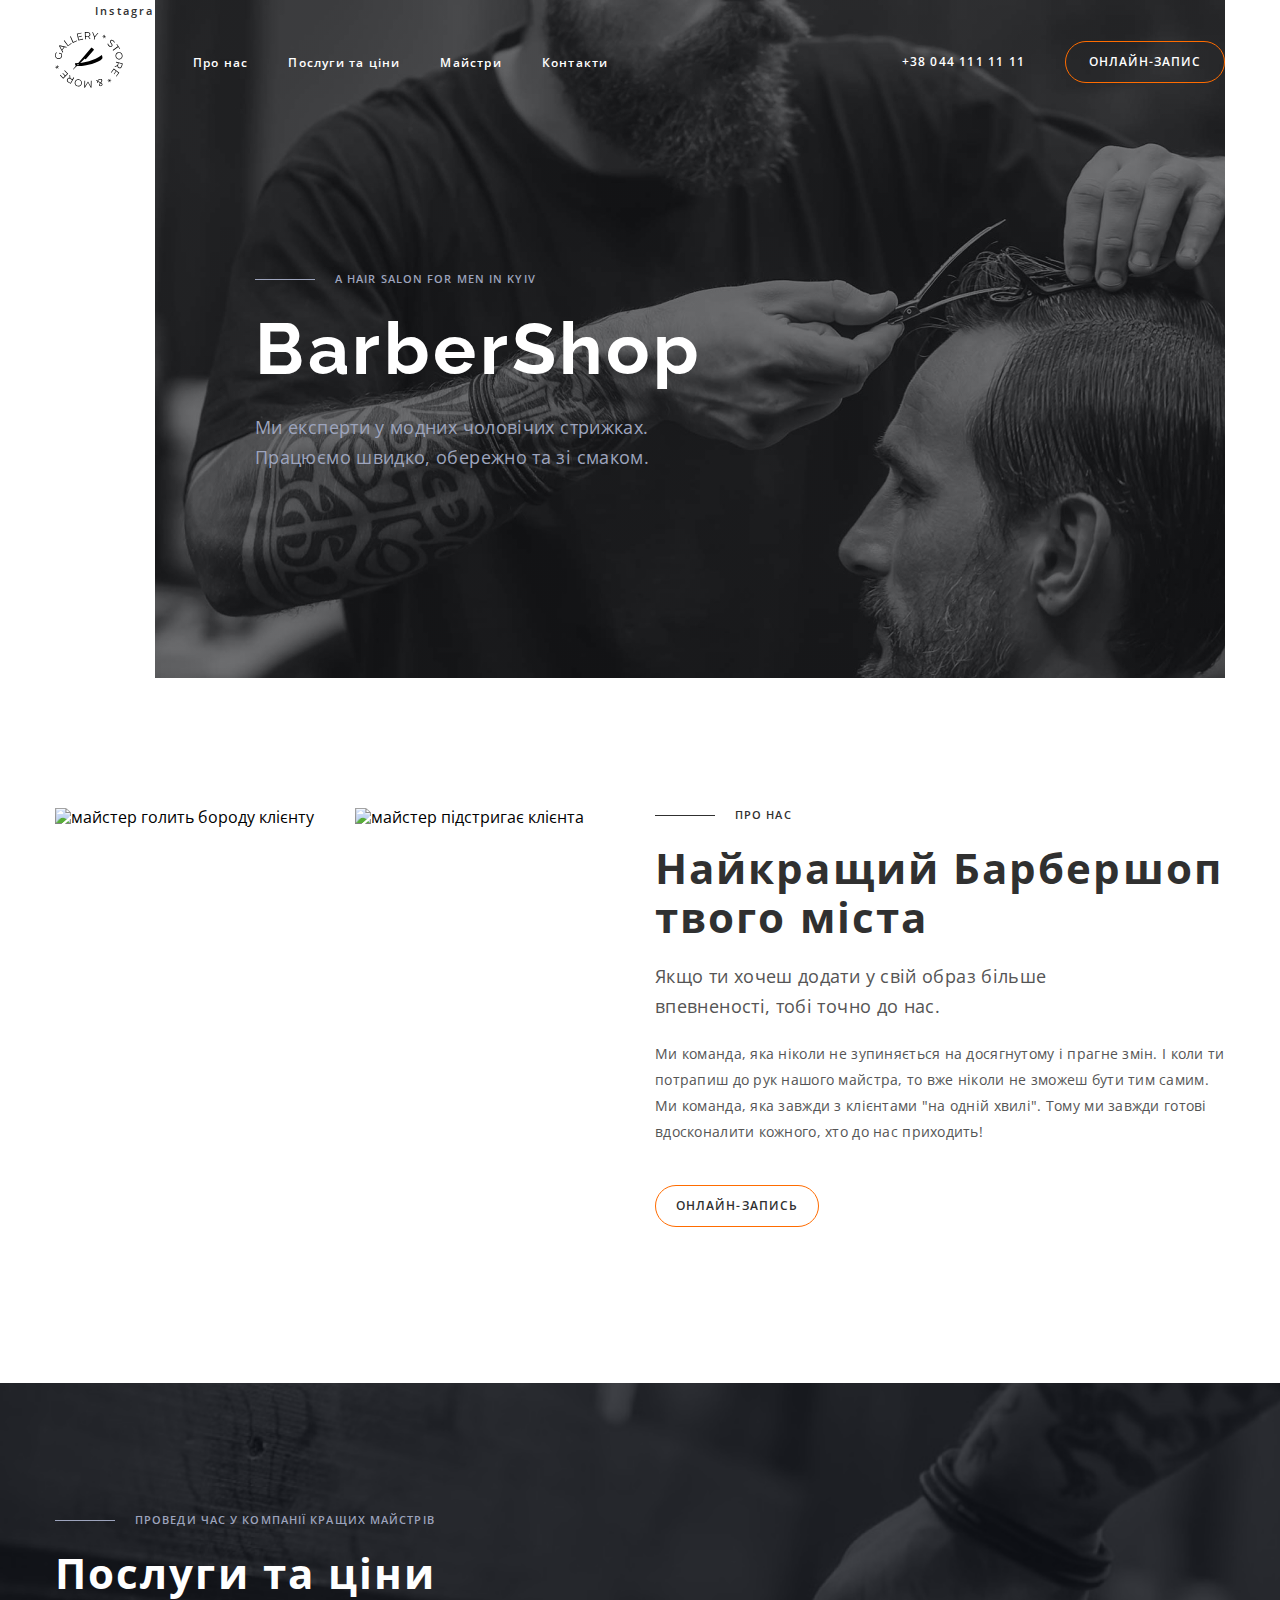
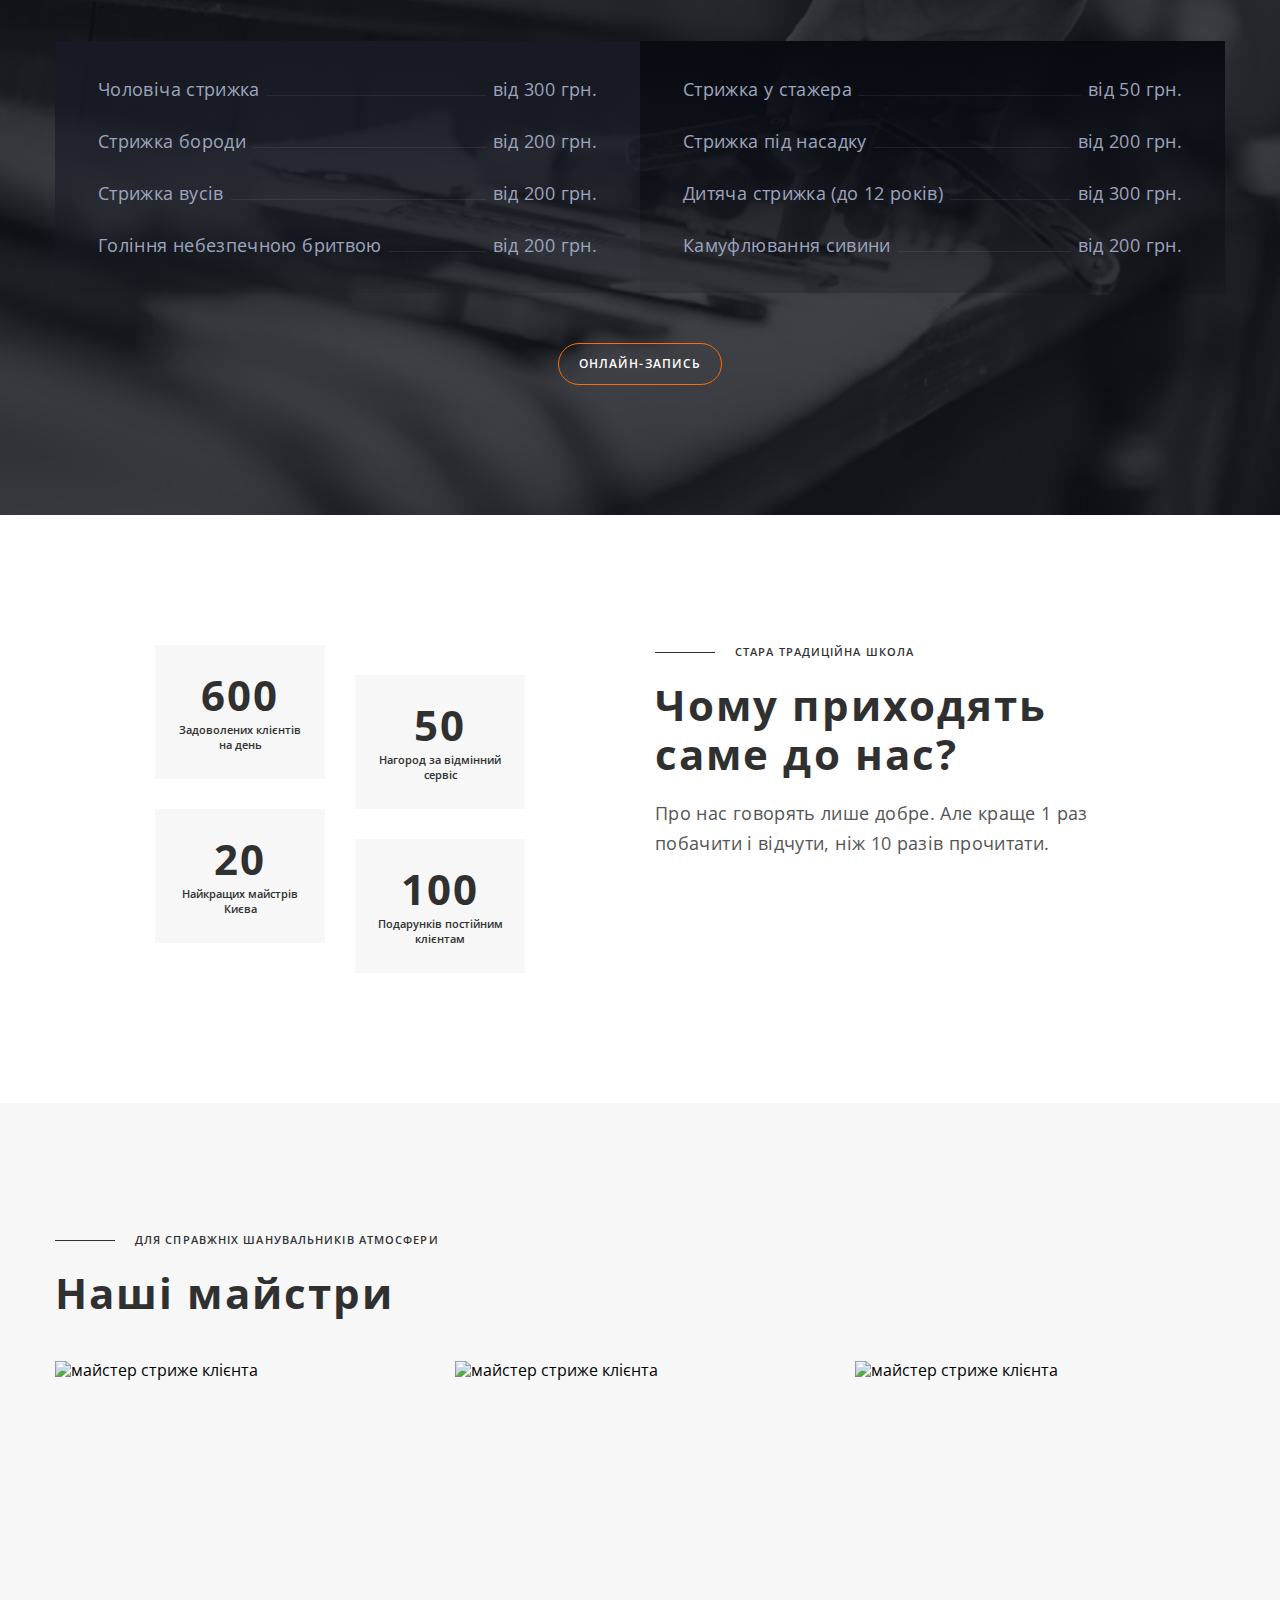
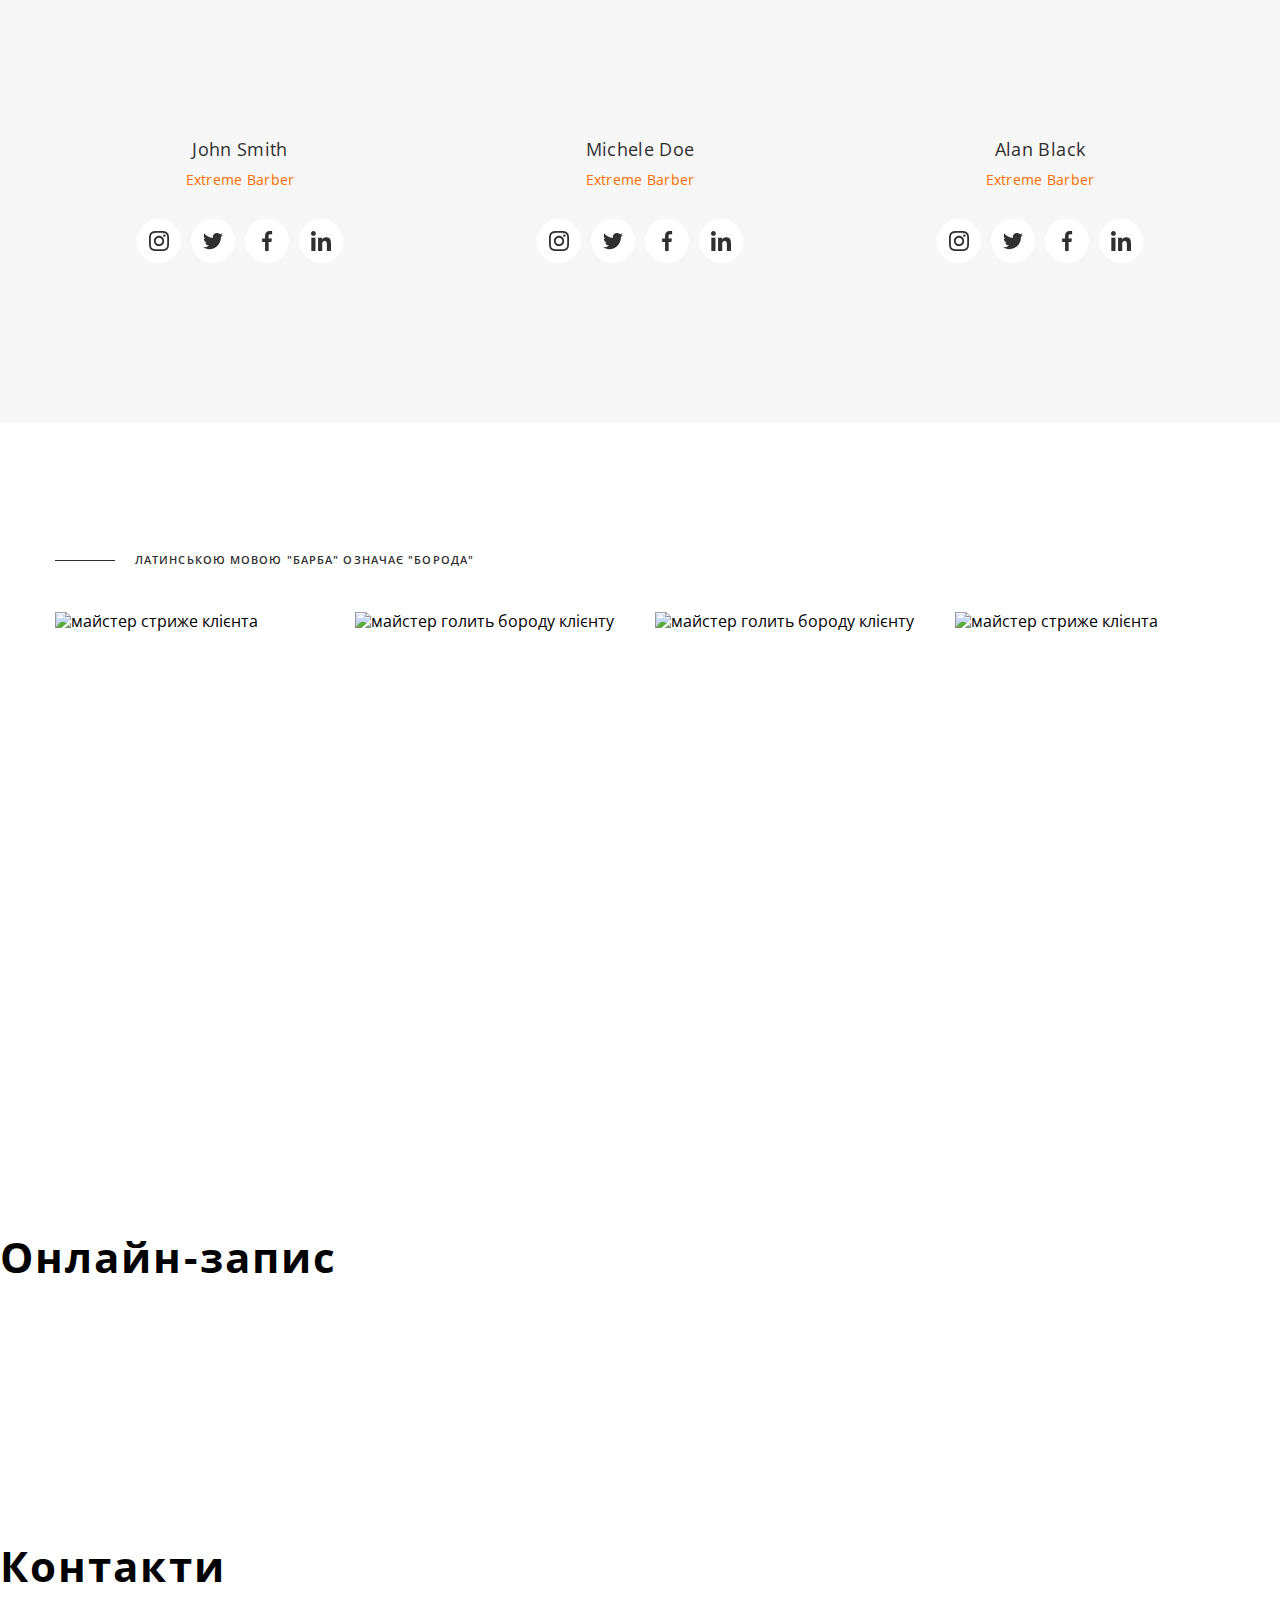
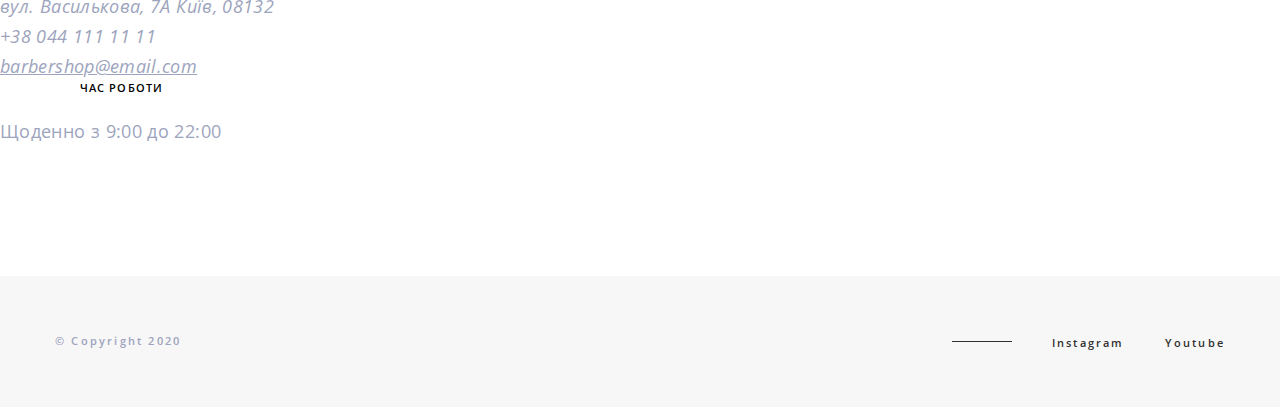
==== commit f0fac6bb: "classwork" ====
--- a/index.html
+++ b/index.html
@@ -43,7 +43,9 @@
           </ul>
         </nav>
         <a class="contact-phone-number link" href="tel:+380441111111">+38 044 111 11 11</a>
-        <button class="modal-btn" type="button">онлайн-запис</button>
+        <button class="modal-btn modal-btn-theme-dark" type="button" data-modal-open>
+          онлайн-запис
+        </button>
       </div>
     </header>
     <main>
@@ -500,5 +502,18 @@
         </ul>
       </div>
     </footer>
+
+    <!-- BACKDROP -->
+    <div class="backdrop is-hidden" data-modal>
+      <div class="modal">
+        <button type="button" class="modal-close-btn" data-modal-close>
+          <svg class="modal-close-icon" width="18" height="18">
+            <use href="./images/sprite.svg#icon-close"></use>
+          </svg>
+        </button>
+      </div>
+    </div>
+
+    <script src="./js/modal.js"></script>
   </body>
 </html>
--- a/css/styles.css
+++ b/css/styles.css
@@ -6,6 +6,7 @@
   --secondary-text-color-theme-dark: #9da4bd;
   --secondary-text-color-theme-light: #555555;
   --accent-color: #ff6c00;
+  --transition-dur-and-func: 250ms linear;
 }
 
 h1,
@@ -82,6 +83,7 @@
   border: 1px solid #ff6c00;
   border-radius: 25px;
   background-color: transparent;
+  transition: color var(--transition-dur-and-func), background-color var(--transition-dur-and-func);
 }
 
 .modal-btn:hover,
@@ -203,6 +205,8 @@
 
 /* ================= HEADER ================= */
 .page-header {
+  position: absolute;
+  width: 100%;
   padding-top: 32px;
   padding-bottom: 32px;
 }
@@ -228,6 +232,8 @@
   font-size: 12px;
   line-height: 1.33;
   letter-spacing: 0.1em;
+  color: var(--primary-text-color-theme-dark);
+  transition: color var(--transition-dur-and-func);
 }
 
 .menu-link:hover,
@@ -242,6 +248,8 @@
   letter-spacing: 0.1em;
   margin-left: auto;
   margin-right: 40px;
+  color: var(--primary-text-color-theme-dark);
+  transition: color var(--transition-dur-and-func);
 }
 
 .contact-phone-number:hover,
@@ -570,3 +578,65 @@
   color: var(--secondary-text-color-theme-dark);
 }
 /* ================= /FOOTER ================= */
+
+/* ================= BACKDROP ================= */
+.backdrop {
+  position: fixed;
+  top: 0;
+  left: 0;
+  z-index: 999999;
+  width: 100%;
+  height: 100%;
+  background-color: rgba(0, 0, 0, 0.5);
+  transition: opacity 500ms ease-in-out, visibility 500ms linear;
+}
+
+.backdrop.is-hidden {
+  opacity: 0;
+  visibility: hidden;
+  pointer-events: none;
+}
+/* ================= /BACKDROP ================= */
+
+/* ================= MODAL WINDOW ================= */
+.modal {
+  position: absolute;
+  top: 50%;
+  left: 50%;
+  transform: translate(-50%, -50%);
+  width: 528px;
+  height: 580px;
+  background-color: rgb(255, 255, 255);
+}
+
+.modal-close-btn {
+  position: absolute;
+  top: 10px;
+  right: 10px;
+  display: flex;
+  justify-content: center;
+  align-items: center;
+  width: 40px;
+  height: 40px;
+  padding: 0;
+  background-color: transparent;
+  border: 1px solid #555555;
+  border-radius: 50%;
+  transition: border-color var(--transition-dur-and-func);
+}
+
+.modal-close-btn:hover,
+.modal-close-btn:focus {
+  outline: none;
+  border-color: var(--accent-color);
+}
+
+.modal-close-icon {
+  transition: fill var(--transition-dur-and-func);
+}
+
+.modal-close-btn:hover .modal-close-icon,
+.modal-close-btn:focus .modal-close-icon {
+  fill: var(--accent-color);
+}
+/* ================= /MODAL WINDOW ================= */
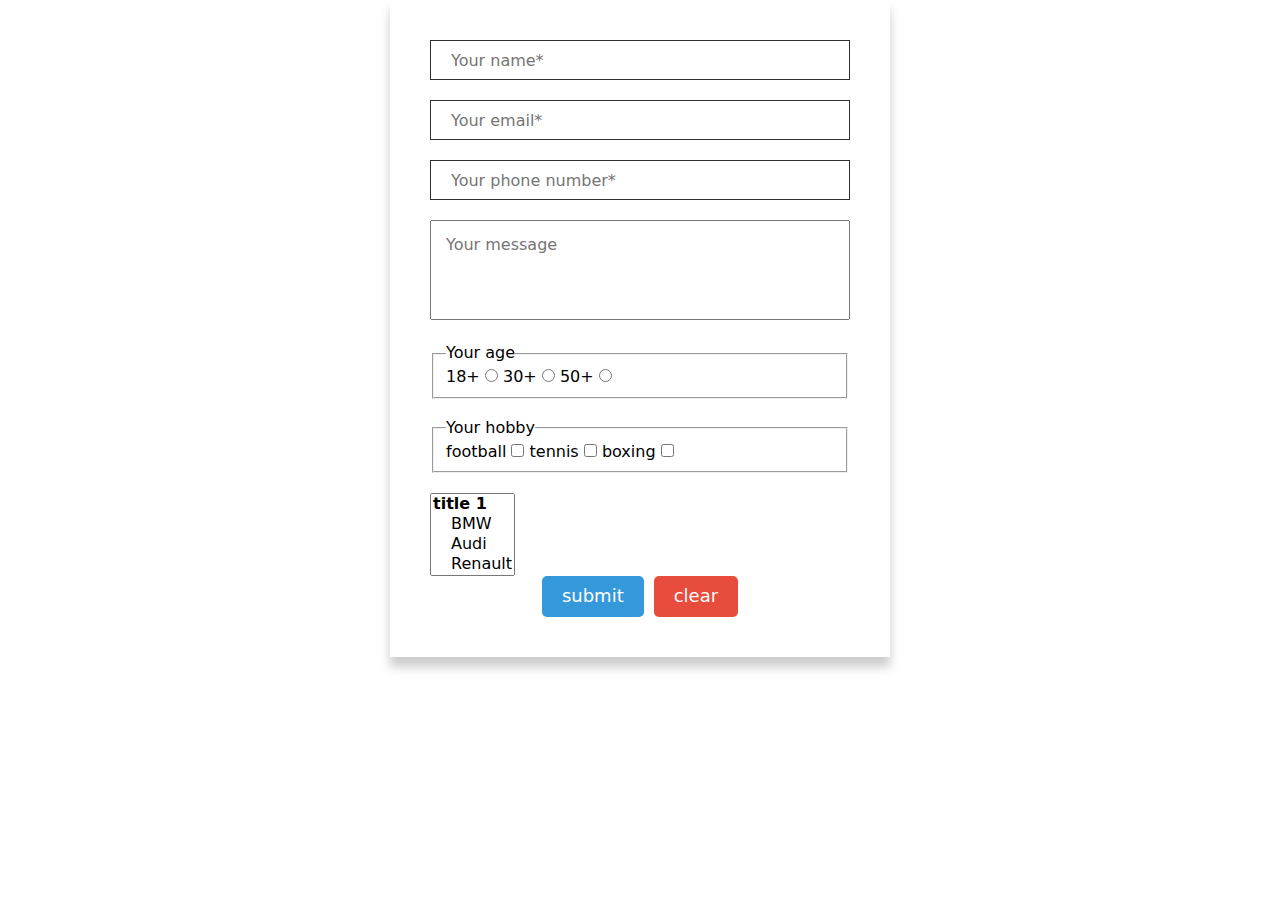
==== commit 27954229: "classwork" ====
--- a/index.html
+++ b/index.html
@@ -1,519 +1,99 @@
 <!DOCTYPE html>
-<html lang="uk">
+<html lang="en">
   <head>
     <meta charset="UTF-8" />
-    <meta http-equiv="X-UA-Compatible" content="IE=edge" />
     <meta name="viewport" content="width=device-width, initial-scale=1.0" />
-    <title>Барбершоп</title>
-    <link rel="preconnect" href="https://fonts.googleapis.com" />
-    <link rel="preconnect" href="https://fonts.gstatic.com" crossorigin />
-    <link
-      href="https://fonts.googleapis.com/css2?family=Open+Sans:wght@400;600;700&family=Raleway:wght@700&display=swap"
-      rel="stylesheet"
-    />
+    <title>Form</title>
     <link
       rel="stylesheet"
       href="https://cdn.jsdelivr.net/npm/modern-normalize@1.1.0/modern-normalize.min.css"
     />
     <link rel="stylesheet" href="./css/styles.css" />
   </head>
+
   <body>
-    <!-- HEADER -->
-    <header class="page-header">
-      <div class="container page-header-container">
-        <nav class="page-navigation">
-          <a class="logo" href="./index.html">
-            <svg class="logo-img" width="68" height="56" aria-label="логотип">
-              <use href="./images/sprite.svg#icon-logo"></use>
-            </svg>
-          </a>
-          <ul class="menu list">
-            <li class="menu-item">
-              <a class="menu-link link" href="#about">Про нас</a>
-            </li>
-            <li class="menu-item">
-              <a class="menu-link link" href="#services">Послуги та ціни</a>
-            </li>
-            <li class="menu-item">
-              <a class="menu-link link" href="#employees">Майстри</a>
-            </li>
-            <li class="menu-item">
-              <a class="menu-link link" href="#contacts">Контакти</a>
-            </li>
-          </ul>
-        </nav>
-        <a class="contact-phone-number link" href="tel:+380441111111">+38 044 111 11 11</a>
-        <button class="modal-btn modal-btn-theme-dark" type="button" data-modal-open>
-          онлайн-запис
-        </button>
+    <form class="contact-form">
+      <input
+        type="text"
+        class="contact-form-input"
+        name="user_name"
+        placeholder="Your name*"
+        required
+        pattern="[a-zA-Zа-яА-ЯіІїЇґҐʼ]+"
+        title="Oleksii"
+      />
+      <input
+        type="email"
+        class="contact-form-input"
+        name="user_email"
+        placeholder="Your email*"
+        required
+      />
+      <input
+        type="tel"
+        class="contact-form-input"
+        name="user_phone"
+        placeholder="Your phone number*"
+        required
+        pattern="[0-9]{3}-[0-9]{3}-[0-9]{2}-[0-9]{2}"
+        title="xxx-xxx-xx-xx"
+      />
+      <textarea
+        class="contact-form-message"
+        name="user_message"
+        placeholder="Your message"
+      ></textarea>
+      <fieldset class="contact-form-fieldset">
+        <legend>Your age</legend>
+
+        <label for="user-age-18">18+</label>
+        <input type="radio" name="user_age" id="user-age-18" value="18+" />
+
+        <label for="user-age-30">30+</label>
+        <input type="radio" name="user_age" id="user-age-30" value="30+" />
+
+        <label for="user-age-50">50+</label>
+        <input type="radio" name="user_age" id="user-age-50" value="50+" />
+      </fieldset>
+      <fieldset class="contact-form-fieldset">
+        <legend>Your hobby</legend>
+
+        <label>
+          football
+          <input type="checkbox" name="user_hobby" value="football" />
+        </label>
+
+        <label>
+          tennis
+          <input type="checkbox" name="user_hobby" value="tennis" />
+        </label>
+
+        <label>
+          boxing
+          <input type="checkbox" name="user_hobby" value="boxing" />
+        </label>
+      </fieldset>
+      <select name="user_car" multiple>
+        <optgroup label="title 1">
+          <option value="BMW">BMW</option>
+          <option value="Audi">Audi</option>
+          <option value="Renault">Renault</option>
+        </optgroup>
+        <optgroup label="title 2">
+          <option value="BMW">BMW</option>
+          <option value="Audi">Audi</option>
+          <option value="Renault">Renault</option>
+        </optgroup>
+        <optgroup label="title 3">
+          <option value="BMW">BMW</option>
+          <option value="Audi">Audi</option>
+          <option value="Renault">Renault</option>
+        </optgroup>
+      </select>
+      <div class="contact-form-btn-wrapper">
+        <button type="submit" class="contact-form-btn contact-form-btn-submit">submit</button>
+        <button type="reset" class="contact-form-btn contact-form-btn-reset">clear</button>
       </div>
-    </header>
-    <main>
-      <!-- HERO -->
-      <section class="hero">
-        <div class="container hero-container">
-          <div class="hero-left-side">
-            <ul class="media-list list">
-              <li class="media-list-item">
-                <a class="media-list-link link" href="" lang="en">Instagram</a>
-              </li>
-              <li class="media-list-item">
-                <a class="media-list-link link" href="" lang="en">Youtube</a>
-              </li>
-            </ul>
-          </div>
-          <div class="hero-right-side">
-            <p class="suptitle suptitle-theme-dark" lang="en">A hair salon for men in Kyiv</p>
-            <h1 class="main-title" lang="en">BarberShop</h1>
-            <p class="section-description section-description-theme-dark hero-section-description">
-              Ми експерти у модних чоловічих стрижках. Працюємо швидко, обережно та зі смаком.
-            </p>
-          </div>
-        </div>
-      </section>
-      <!-- ABOUT -->
-      <section class="about section" id="about">
-        <div class="container about-container">
-          <div class="about-left-side">
-            <ul class="about-gallery list">
-              <li class="about-gallery-item">
-                <img
-                  class="about-gallery-img"
-                  src="./images/about/about-img-1.jpg"
-                  alt="майстер голить бороду клієнту"
-                  width="270"
-                  height="445"
-                />
-              </li>
-              <li class="about-gallery-item">
-                <img
-                  class="about-gallery-img"
-                  src="./images/about/about-img-2.jpg"
-                  alt="майстер підстригає клієнта"
-                  width="270"
-                  height="445"
-                />
-              </li>
-            </ul>
-          </div>
-          <div class="about-right-side">
-            <h2 class="suptitle suptitle-theme-light">ПРО НАС</h2>
-            <h3 class="title title-theme-light">Найкращий Барбершоп твого міста</h3>
-            <p
-              class="section-description section-description-theme-light about-section-description"
-            >
-              Якщо ти хочеш додати у свій образ більше впевненості, тобі точно до нас.
-            </p>
-            <p class="about-text">
-              Ми команда, яка ніколи не зупиняється на досягнутому і прагне змін. І коли ти потрапиш
-              до рук нашого майстра, то вже ніколи не зможеш бути тим самим. Ми команда, яка завжди
-              з клієнтами "на одній хвилі". Тому ми завжди готові вдосконалити кожного, хто до нас
-              приходить!
-            </p>
-            <button class="modal-btn modal-btn-theme-light" type="button">онлайн-запись</button>
-          </div>
-        </div>
-      </section>
-      <!-- SERVICES -->
-      <section class="services section" id="services">
-        <div class="container">
-          <p class="suptitle suptitle-theme-dark">Проведи час у компанії кращих майстрів</p>
-          <h2 class="title title-theme-dark">Послуги та ціни</h2>
-          <div class="services-table-wrapper">
-            <table class="services-table list">
-              <tr class="services-table-row">
-                <td class="services-table-name">Чоловіча стрижка</td>
-                <td class="services-table-price">від 300 грн.</td>
-              </tr>
-              <tr class="services-table-row">
-                <td class="services-table-name">Стрижка бороди</td>
-                <td class="services-table-price">від 200 грн.</td>
-              </tr>
-              <tr class="services-table-row">
-                <td class="services-table-name">Стрижка вусів</td>
-                <td class="services-table-price">від 200 грн.</td>
-              </tr>
-              <tr class="services-table-row">
-                <td class="services-table-name">Гоління небезпечною бритвою</td>
-                <td class="services-table-price">від 200 грн.</td>
-              </tr>
-            </table>
-            <table class="services-table list">
-              <tr class="services-table-row">
-                <td class="services-table-name">Стрижка у стажера</td>
-                <td class="services-table-price">від 50 грн.</td>
-              </tr>
-              <tr class="services-table-row">
-                <td class="services-table-name">Стрижка під насадку</td>
-                <td class="services-table-price">від 200 грн.</td>
-              </tr>
-              <tr class="services-table-row">
-                <td class="services-table-name">Дитяча стрижка (до 12 років)</td>
-                <td class="services-table-price">від 300 грн.</td>
-              </tr>
-              <tr class="services-table-row">
-                <td class="services-table-name">Камуфлювання сивини</td>
-                <td class="services-table-price">від 200 грн.</td>
-              </tr>
-            </table>
-          </div>
-          <button class="modal-btn modal-btn-theme-dark services-modal-btn" type="button">
-            онлайн-запись
-          </button>
-        </div>
-      </section>
-      <!-- ADVANTAGES -->
-      <section class="advantages section">
-        <div class="container advantages-container">
-          <div class="advantages-left-side">
-            <ul class="advantages-list list">
-              <li class="advantages-list-item">
-                <p class="advantages-list-quantity">600</p>
-                <p class="advantages-list-description">Задоволених клієнтів на день</p>
-              </li>
-              <li class="advantages-list-item">
-                <p class="advantages-list-quantity">50</p>
-                <p class="advantages-list-description">Нагород за відмінний сервіс</p>
-              </li>
-              <li class="advantages-list-item">
-                <p class="advantages-list-quantity">20</p>
-                <p class="advantages-list-description">Найкращих майстрів Києва</p>
-              </li>
-              <li class="advantages-list-item">
-                <p class="advantages-list-quantity">100</p>
-                <p class="advantages-list-description">Подарунків постійним клієнтам</p>
-              </li>
-            </ul>
-          </div>
-          <div class="advantages-right-side">
-            <p class="suptitle suptitle-theme-light">стара традиційна школа</p>
-            <h2 class="title title-theme-light advantages-title">Чому приходять саме до нас?</h2>
-            <p
-              class="section-description section-description-theme-light advantages-section-description"
-            >
-              Про нас говорять лише добре. Але краще 1 раз побачити і відчути, ніж 10 разів
-              прочитати.
-            </p>
-          </div>
-        </div>
-      </section>
-      <!-- EMPLOYEES -->
-      <section class="employees-section section" id="employees">
-        <div class="container">
-          <p class="suptitle suptitle-theme-light">для справжніх шанувальників атмосфери</p>
-          <h2 class="title title-theme-light employees-section-title">Наші майстри</h2>
-          <ul class="employees list">
-            <li class="employees-card">
-              <img
-                class="employees-photo"
-                src="./images/employees/john-smith.jpg"
-                alt="майстер стриже клієнта"
-                width="370"
-                height="346"
-              />
-              <div class="employees-content-wrapper">
-                <h3 class="employees-name" lang="en">John Smith</h3>
-                <p class="employees-position" lang="en">Extreme Barber</p>
-                <ul class="social-list list">
-                  <li class="social-list-item">
-                    <a href="" class="social-list-link">
-                      <svg
-                        class="social-list-icon"
-                        width="20"
-                        height="20"
-                        aria-label="instagram"
-                        lang="en"
-                      >
-                        <use href="./images/sprite.svg#icon-instagram"></use>
-                      </svg>
-                    </a>
-                  </li>
-                  <li class="social-list-item">
-                    <a href="" class="social-list-link">
-                      <svg
-                        class="social-list-icon"
-                        width="20"
-                        height="20"
-                        aria-label="twitter"
-                        lang="en"
-                      >
-                        <use href="./images/sprite.svg#icon-twitter"></use>
-                      </svg>
-                    </a>
-                  </li>
-                  <li class="social-list-item">
-                    <a href="" class="social-list-link">
-                      <svg
-                        class="social-list-icon"
-                        width="20"
-                        height="20"
-                        aria-label="facebook"
-                        lang="en"
-                      >
-                        <use href="./images/sprite.svg#icon-facebook"></use>
-                      </svg>
-                    </a>
-                  </li>
-                  <li class="social-list-item">
-                    <a href="" class="social-list-link">
-                      <svg
-                        class="social-list-icon"
-                        width="20"
-                        height="20"
-                        aria-label="linkedin"
-                        lang="en"
-                      >
-                        <use href="./images/sprite.svg#icon-linkedin"></use>
-                      </svg>
-                    </a>
-                  </li>
-                </ul>
-              </div>
-            </li>
-            <li class="employees-card">
-              <img
-                class="employees-photo"
-                src="./images/employees/michele-doe.jpg"
-                alt="майстер стриже клієнта"
-                width="370"
-                height="346"
-              />
-              <div class="employees-content-wrapper">
-                <h3 class="employees-name" lang="en">Michele Doe</h3>
-                <p class="employees-position" lang="en">Extreme Barber</p>
-                <ul class="social-list list">
-                  <li class="social-list-item">
-                    <a href="" class="social-list-link">
-                      <svg
-                        class="social-list-icon"
-                        width="20"
-                        height="20"
-                        aria-label="instagram"
-                        lang="en"
-                      >
-                        <use href="./images/sprite.svg#icon-instagram"></use>
-                      </svg>
-                    </a>
-                  </li>
-                  <li class="social-list-item">
-                    <a href="" class="social-list-link">
-                      <svg
-                        class="social-list-icon"
-                        width="20"
-                        height="20"
-                        aria-label="twitter"
-                        lang="en"
-                      >
-                        <use href="./images/sprite.svg#icon-twitter"></use>
-                      </svg>
-                    </a>
-                  </li>
-                  <li class="social-list-item">
-                    <a href="" class="social-list-link">
-                      <svg
-                        class="social-list-icon"
-                        width="20"
-                        height="20"
-                        aria-label="facebook"
-                        lang="en"
-                      >
-                        <use href="./images/sprite.svg#icon-facebook"></use>
-                      </svg>
-                    </a>
-                  </li>
-                  <li class="social-list-item">
-                    <a href="" class="social-list-link">
-                      <svg
-                        class="social-list-icon"
-                        width="20"
-                        height="20"
-                        aria-label="linkedin"
-                        lang="en"
-                      >
-                        <use href="./images/sprite.svg#icon-linkedin"></use>
-                      </svg>
-                    </a>
-                  </li>
-                </ul>
-              </div>
-            </li>
-            <li class="employees-card">
-              <img
-                class="employees-photo"
-                src="./images/employees/alan-black.jpg"
-                alt="майстер стриже клієнта"
-                width="370"
-                height="346"
-              />
-              <div class="employees-content-wrapper">
-                <h3 class="employees-name" lang="en">Alan Black</h3>
-                <p class="employees-position" lang="en">Extreme Barber</p>
-                <ul class="social-list list">
-                  <li class="social-list-item">
-                    <a href="" class="social-list-link">
-                      <svg
-                        class="social-list-icon"
-                        width="20"
-                        height="20"
-                        aria-label="instagram"
-                        lang="en"
-                      >
-                        <use href="./images/sprite.svg#icon-instagram"></use>
-                      </svg>
-                    </a>
-                  </li>
-                  <li class="social-list-item">
-                    <a href="" class="social-list-link">
-                      <svg
-                        class="social-list-icon"
-                        width="20"
-                        height="20"
-                        aria-label="twitter"
-                        lang="en"
-                      >
-                        <use href="./images/sprite.svg#icon-twitter"></use>
-                      </svg>
-                    </a>
-                  </li>
-                  <li class="social-list-item">
-                    <a href="" class="social-list-link">
-                      <svg
-                        class="social-list-icon"
-                        width="20"
-                        height="20"
-                        aria-label="facebook"
-                        lang="en"
-                      >
-                        <use href="./images/sprite.svg#icon-facebook"></use>
-                      </svg>
-                    </a>
-                  </li>
-                  <li class="social-list-item">
-                    <a href="" class="social-list-link">
-                      <svg
-                        class="social-list-icon"
-                        width="20"
-                        height="20"
-                        aria-label="linkedin"
-                        lang="en"
-                      >
-                        <use href="./images/sprite.svg#icon-linkedin"></use>
-                      </svg>
-                    </a>
-                  </li>
-                </ul>
-              </div>
-            </li>
-          </ul>
-        </div>
-      </section>
-      <!-- PORTFOLIO -->
-      <section class="gallery section">
-        <div class="container">
-          <p class="suptitle suptitle-theme-light gallery-suptitle">
-            Латинською мовою "барба" означає "борода"
-          </p>
-          <h2 class="visually-hidden">Портфоліо</h2>
-          <ul class="gallery-list list">
-            <li class="gallery-list-item">
-              <img
-                class="gallery-list-img"
-                src="./images/portfolio/portfolio-img-1.jpg"
-                alt="майстер стриже клієнта"
-                width="270"
-                height="360"
-              />
-            </li>
-            <li class="gallery-list-item">
-              <img
-                class="gallery-list-img"
-                src="./images/portfolio/portfolio-img-2.jpg"
-                alt="майстер голить бороду клієнту"
-                width="270"
-                height="360"
-              />
-            </li>
-            <li class="gallery-list-item">
-              <img
-                class="gallery-list-img"
-                src="./images/portfolio/portfolio-img-3.jpg"
-                alt="майстер голить бороду клієнту"
-                width="270"
-                height="360"
-              />
-            </li>
-            <li class="gallery-list-item">
-              <img
-                class="gallery-list-img"
-                src="./images/portfolio/portfolio-img-4.jpg"
-                alt="майстер стриже клієнта"
-                width="270"
-                height="360"
-              />
-            </li>
-          </ul>
-        </div>
-      </section>
-      <div id="contacts">
-        <!-- CONTACT FORM -->
-        <section class="contact-form-section section">
-          <h2 class="title">Онлайн-запис</h2>
-        </section>
-        <!-- CONTACT INFORMATION -->
-        <section class="contact-info-section section">
-          <h2 class="title">Контакти</h2>
-          <address>
-            <ul class="contact-list list">
-              <li class="contact-list-item">
-                <a
-                  class="contact-list-link link"
-                  href="https://goo.gl/maps/fSdhoyAyDwtJdrEC6"
-                  target="_blank"
-                  rel="noopener noreferrer"
-                  >вул. Василькова, 7А Київ, 08132</a
-                >
-              </li>
-              <li class="contact-list-item">
-                <a class="contact-list-link link" href="tel:+380441111111">+38 044 111 11 11</a>
-              </li>
-              <li class="contact-list-item">
-                <a class="contact-list-link" href="mailto:barbershop@email.com"
-                  >barbershop@email.com</a
-                >
-              </li>
-            </ul>
-          </address>
-          <h3 class="suptitle">час роботи</h3>
-          <p class="contact-info-date">Щоденно з 9:00 до 22:00</p>
-        </section>
-      </div>
-    </main>
-    <!-- FOOTER -->
-    <footer class="footer">
-      <div class="container footer-container">
-        <p class="copyright">&#xa9; Copyright 2020</p>
-        <ul class="media-list list">
-          <li class="media-list-item">
-            <a class="media-list-link link" href="" lang="en">Instagram</a>
-          </li>
-          <li class="media-list-item">
-            <a class="media-list-link link" href="" lang="en">Youtube</a>
-          </li>
-        </ul>
-      </div>
-    </footer>
-
-    <!-- BACKDROP -->
-    <div class="backdrop is-hidden" data-modal>
-      <div class="modal">
-        <button type="button" class="modal-close-btn" data-modal-close>
-          <svg class="modal-close-icon" width="18" height="18">
-            <use href="./images/sprite.svg#icon-close"></use>
-          </svg>
-        </button>
-      </div>
-    </div>
-
-    <script src="./js/modal.js"></script>
+    </form>
   </body>
 </html>
--- a/css/styles.css
+++ b/css/styles.css
@@ -1,14 +1,3 @@
-:root {
-  --primary-font: 'Open Sans', sans-serif;
-  --secondary-font: 'Raleway', sans-serif;
-  --primary-text-color-theme-dark: #ffffff;
-  --primary-text-color-theme-light: #303030;
-  --secondary-text-color-theme-dark: #9da4bd;
-  --secondary-text-color-theme-light: #555555;
-  --accent-color: #ff6c00;
-  --transition-dur-and-func: 250ms linear;
-}
-
 h1,
 h2,
 h3,
@@ -16,627 +5,62 @@
 h5,
 h6,
 p {
-  margin-top: 0;
-  margin-bottom: 0;
+  margin: 0;
 }
 
 ul,
 ol {
-  margin-top: 0;
-  margin-bottom: 0;
-  padding-left: 0;
+  margin: 0;
+  padding: 0;
 }
 
-img {
-  display: block;
+.contact-form {
+  width: 500px;
+  min-height: 200px;
+  padding: 40px;
+  margin: 0 auto;
+  box-shadow: 0 10px 10px 0 #cccccc;
 }
 
-.list {
-  list-style: none;
+.contact-form-input {
+  width: 100%;
+  height: 40px;
+  margin-bottom: 20px;
+  padding-left: 20px;
+  border: 1px solid #303030;
 }
 
-.link {
-  text-decoration: none;
-}
-
-button {
-  cursor: pointer;
-}
-
-body {
-  font-family: var(--primary-font);
-}
-
-.section {
-  padding-top: 130px;
-  padding-bottom: 130px;
-}
-
-.container {
-  width: 1200px;
-  margin-left: auto;
-  margin-right: auto;
-  padding-left: 15px;
-  padding-right: 15px;
-}
-
-.visually-hidden {
-  position: absolute;
-  width: 1px;
-  height: 1px;
-  margin: -1px;
-  padding: 0;
-  overflow: hidden;
-  border: 0;
-  clip: rect(0 0 0 0);
-}
-
-/* ================= COMPONENTS ================= */
-.modal-btn {
-  min-width: 160px;
-  padding: 12px 20px;
-  font-weight: 600;
-  font-size: 12px;
-  line-height: 1.33;
-  letter-spacing: 0.09em;
-  text-transform: uppercase;
-  border: 1px solid #ff6c00;
-  border-radius: 25px;
-  background-color: transparent;
-  transition: color var(--transition-dur-and-func), background-color var(--transition-dur-and-func);
-}
-
-.modal-btn:hover,
-.modal-btn:focus {
-  background-color: var(--accent-color);
-  color: var(--primary-text-color-theme-dark);
-}
-
-.modal-btn-theme-light {
-  color: var(--primary-text-color-theme-light);
-}
-
-.modal-btn-theme-dark {
-  color: var(--primary-text-color-theme-dark);
-}
-
-.media-list {
-  display: flex;
-  align-items: center;
-  column-gap: 40px;
-}
-
-.media-list::before {
-  content: '';
-  width: 60px;
-  height: 1px;
-  background-color: var(--primary-text-color-theme-light);
-}
-
-.media-list-link {
-  font-weight: 600;
-  font-size: 11px;
-  line-height: 1.36;
-  letter-spacing: 0.2em;
-  color: var(--primary-text-color-theme-light);
-}
-
-.media-list-link:hover,
-.media-list-link:focus {
-  color: var(--accent-color);
-}
-
-.suptitle {
-  display: flex;
-  align-items: center;
-  font-weight: 600;
-  font-size: 11px;
-  line-height: 1.36;
-  letter-spacing: 0.1em;
-  text-transform: uppercase;
+.contact-form-fieldset {
   margin-bottom: 20px;
 }
 
-.suptitle::before {
-  content: '';
-  width: 60px;
-  height: 1px;
-  margin-right: 20px;
+.contact-form-message {
+  width: 100%;
+  height: 100px;
+  padding: 15px;
+  margin-bottom: 20px;
+  resize: none;
 }
 
-.suptitle-theme-dark {
-  color: var(--secondary-text-color-theme-dark);
-}
-
-.suptitle-theme-dark::before {
-  background-color: var(--secondary-text-color-theme-dark);
-}
-
-.suptitle-theme-light {
-  color: var(--primary-text-color-theme-light);
-}
-
-.suptitle-theme-light::before {
-  background-color: var(--primary-text-color-theme-light);
-}
-
-.main-title {
-  font-family: var(--secondary-font);
-  font-size: 72px;
-  line-height: 1.18;
-  letter-spacing: 0.05em;
-  margin-bottom: 20px;
-  color: var(--primary-text-color-theme-dark);
-}
-
-.section-description {
-  font-weight: 400;
-  font-size: 18px;
-  line-height: 1.67;
-  letter-spacing: 0.02em;
-}
-
-.section-description-theme-light {
-  color: var(--secondary-text-color-theme-light);
-}
-
-.section-description-theme-dark {
-  color: var(--secondary-text-color-theme-dark);
-}
-
-.title {
-  font-family: var(--secondary-font-family);
-  font-weight: 700;
-  font-size: 42px;
-  line-height: 1.17;
-  letter-spacing: 0.05em;
-}
-
-.title-theme-dark {
-  color: var(--primary-text-color-theme-dark);
-  margin-bottom: 44px;
-}
-
-.title-theme-light {
-  color: var(--primary-text-color-theme-light);
-  margin-bottom: 20px;
-}
-/* ================= /COMPONENTS ================= */
-
-/* ================= HEADER ================= */
-.page-header {
-  position: absolute;
-  width: 100%;
-  padding-top: 32px;
-  padding-bottom: 32px;
-}
-
-.page-header-container {
-  display: flex;
-  align-items: center;
-}
-
-.page-navigation {
-  display: flex;
-  align-items: center;
-  column-gap: 70px;
-}
-
-.menu {
-  display: flex;
-  column-gap: 40px;
-}
-
-.menu-link {
-  font-weight: 600;
-  font-size: 12px;
-  line-height: 1.33;
-  letter-spacing: 0.1em;
-  color: var(--primary-text-color-theme-dark);
-  transition: color var(--transition-dur-and-func);
-}
-
-.menu-link:hover,
-.menu-link:focus {
-  color: var(--accent-color);
-}
-
-.contact-phone-number {
-  font-weight: 600;
-  font-size: 12px;
-  line-height: 1.33;
-  letter-spacing: 0.1em;
-  margin-left: auto;
-  margin-right: 40px;
-  color: var(--primary-text-color-theme-dark);
-  transition: color var(--transition-dur-and-func);
-}
-
-.contact-phone-number:hover,
-.contact-phone-number:focus {
-  color: var(--accent-color);
-}
-/* ================= /HEADER ================= */
-
-/* ================= HERO ================= */
-
-.hero-container {
-  display: flex;
-}
-
-.hero-left-side {
-  width: 100px;
-}
-
-.hero-right-side {
-  flex-grow: 1;
-  padding-left: 100px;
-  padding-bottom: 206px;
-  padding-top: 272px;
-  background-color: #303030;
-  background-image: linear-gradient(rgba(25, 28, 38, 0.2), rgba(25, 28, 38, 0.2)),
-    url('../images/hero/bg.jpg');
-  background-size: cover;
-}
-
-.hero-section-description {
-  width: 400px;
-}
-/* ================= /HERO ================= */
-
-/* ================= ABOUT ================= */
-.about-container {
-  display: flex;
-  justify-content: space-between;
-}
-
-.about-left-side,
-.about-right-side {
-  flex-basis: calc((100% - 30px) / 2);
-}
-
-.about-gallery {
-  display: flex;
-  justify-content: space-between;
-}
-
-.about-section-description {
-  margin-bottom: 20px;
-  width: 400px;
-}
-
-.about-text {
-  font-weight: 400;
-  font-size: 14px;
-  line-height: 1.86;
-  letter-spacing: 0.02em;
-  color: var(--secondary-text-color-theme-light);
-  margin-bottom: 40px;
-}
-/* ================= /ABOUT ================= */
-
-/* ================= SERVICES ================= */
-.services {
-  background-color: #111319;
-  background-image: url('../images/services/bg.png');
-  background-size: cover;
-}
-
-.services-table-wrapper {
-  display: flex;
-}
-
-.services-table {
-  flex-basis: 50%;
-  padding: 30px 40px;
-  margin-bottom: 50px;
-}
-
-.services-table:first-child {
-  background-image: linear-gradient(180deg, #171a24 0%, rgba(23, 26, 36, 0.2) 100%);
-}
-
-.services-table:last-child {
-  background-image: linear-gradient(180deg, #090b13 0%, rgba(9, 11, 19, 0.2) 100%);
-}
-
-.services-table-row {
-  display: flex;
-  align-items: baseline;
-  justify-content: space-between;
-}
-
-.services-table-row::before {
-  content: '';
-  flex-grow: 1;
-  height: 1px;
-  margin-left: 6px;
-  margin-right: 6px;
-  background-color: rgba(157, 164, 189, 0.12);
-}
-
-.services-table-row:not(:last-child) {
-  margin-bottom: 20px;
-}
-
-.services-table-name {
-  order: -1;
-}
-
-.services-table-name,
-.services-table-price {
-  font-weight: 400;
-  font-size: 18px;
-  line-height: 1.67;
-  letter-spacing: 0.02em;
-  color: var(--secondary-text-color-theme-dark);
-}
-
-.services-modal-btn {
-  display: block;
-  margin: 0 auto;
-}
-/* ================= /SERVICES ================= */
-
-/* ================= ADVANTAGES ================= */
-.advantages-container {
-  display: flex;
-  justify-content: space-between;
-}
-
-.advantages-left-side,
-.advantages-right-side {
-  flex-basis: calc((100% - 30px) / 2);
-}
-
-.advantages-list {
-  display: flex;
-  flex-wrap: wrap;
-  justify-content: space-between;
-  align-items: flex-start;
-  width: 370px;
-  margin: 0 auto;
-}
-
-.advantages-list-item {
-  width: 170px;
-  min-height: 134px;
-  padding: 21px;
-  background-color: #f7f7f7;
-}
-
-.advantages-list-item:nth-child(even) {
-  margin-top: 30px;
-}
-
-.advantages-list-quantity {
-  font-weight: 700;
-  font-size: 42px;
-  line-height: 1.36;
-  text-align: center;
-  letter-spacing: 0.05em;
-  color: var(--primary-text-color-theme-light);
-}
-
-.advantages-list-description {
-  font-weight: 600;
-  font-size: 11px;
-  line-height: 1.36;
-  text-align: center;
-  color: var(--primary-text-color-theme-light);
-}
-
-.advantages-title {
-  width: 400px;
-}
-
-.advantages-section-description {
-  width: 460px;
-}
-/* ================= /ADVANTAGES ================= */
-
-/* ================= EMPLOYEES ================= */
-.employees-section {
-  background-color: #f7f7f7;
-}
-
-.employees-section-title {
-  margin-bottom: 44px;
-}
-
-.employees {
-  display: flex;
-  flex-wrap: wrap;
-  gap: 30px;
-}
-
-.employees-card {
-  flex-basis: calc((100% - 60px) / 3);
-}
-
-/* .employees-card:not(:nth-child(3n)) {
-  margin-right: 30px;
-}
-
-.employees-card:not(:nth-last-child(-n + 3)) {
-  margin-bottom: 30px;
-} */
-
-.employees-content-wrapper {
-  padding-top: 30px;
-  padding-bottom: 30px;
-}
-
-.employees-name {
-  font-weight: 400;
-  font-size: 18px;
-  line-height: 1.39;
-  text-align: center;
-  letter-spacing: 0.02em;
-  color: var(--primary-text-color-theme-light);
-  margin-bottom: 8px;
-}
-
-.employees-position {
-  font-weight: 400;
-  font-size: 14px;
-  line-height: 1.36;
-  text-align: center;
-  letter-spacing: 0.02em;
-  color: var(--accent-color);
-  margin-bottom: 30px;
-}
-
-.social-list {
+.contact-form-btn-wrapper {
   display: flex;
   justify-content: center;
   column-gap: 10px;
 }
 
-.social-list-link {
-  display: flex;
-  justify-content: center;
-  align-items: center;
-  width: 44px;
-  height: 44px;
-  border-radius: 50%;
-  background-color: rgb(255, 255, 255);
+.contact-form-btn {
+  font-size: 18px;
+  padding: 10px 20px;
+  border: none;
+  border-radius: 5px;
+  cursor: pointer;
+  color: #ffffff;
 }
 
-.social-list-link:hover,
-.social-list-link:focus {
-  background-color: #303030;
+.contact-form-btn-submit {
+  background-color: #3498db;
 }
 
-.social-list-icon {
-  fill: #303030;
+.contact-form-btn-reset {
+  background-color: #e74c3c;
 }
-
-.social-list-link:hover .social-list-icon,
-.social-list-link:focus .social-list-icon {
-  fill: var(--accent-color);
-}
-/* ================= /EMPLOYEES ================= */
-
-/* ================= GALLERY ================= */
-.gallery-suptitle {
-  margin-bottom: 44px;
-}
-
-.gallery-list {
-  display: flex;
-  flex-wrap: wrap;
-  gap: 30px;
-}
-
-.gallery-list-item {
-  flex-basis: calc((100% - 90px) / 4);
-}
-/* ================= /GALLERY ================= */
-
-/* ================= CONTACT INFO ================= */
-.contact-list-link {
-  font-weight: 400;
-  font-size: 18px;
-  line-height: 1.67;
-  letter-spacing: 0.02em;
-  color: var(--secondary-text-color-theme-dark);
-}
-
-.contact-list-link:hover,
-.contact-list-link:focus {
-  color: var(--accent-color);
-}
-
-.contact-info-date {
-  font-weight: 400;
-  font-size: 18px;
-  line-height: 1.67;
-  letter-spacing: 0.02em;
-  color: var(--secondary-text-color-theme-dark);
-}
-/* ================= /CONTACT INFO ================= */
-
-/* ================= FOOTER ================= */
-.footer {
-  padding-top: 56px;
-  padding-bottom: 56px;
-  background-color: #f7f7f7;
-}
-
-.footer-container {
-  display: flex;
-  align-items: center;
-  justify-content: space-between;
-}
-
-.copyright {
-  font-weight: 600;
-  font-size: 11px;
-  line-height: 1.36;
-  letter-spacing: 0.2em;
-  color: var(--secondary-text-color-theme-dark);
-}
-/* ================= /FOOTER ================= */
-
-/* ================= BACKDROP ================= */
-.backdrop {
-  position: fixed;
-  top: 0;
-  left: 0;
-  z-index: 999999;
-  width: 100%;
-  height: 100%;
-  background-color: rgba(0, 0, 0, 0.5);
-  transition: opacity 500ms ease-in-out, visibility 500ms linear;
-}
-
-.backdrop.is-hidden {
-  opacity: 0;
-  visibility: hidden;
-  pointer-events: none;
-}
-/* ================= /BACKDROP ================= */
-
-/* ================= MODAL WINDOW ================= */
-.modal {
-  position: absolute;
-  top: 50%;
-  left: 50%;
-  transform: translate(-50%, -50%);
-  width: 528px;
-  height: 580px;
-  background-color: rgb(255, 255, 255);
-}
-
-.modal-close-btn {
-  position: absolute;
-  top: 10px;
-  right: 10px;
-  display: flex;
-  justify-content: center;
-  align-items: center;
-  width: 40px;
-  height: 40px;
-  padding: 0;
-  background-color: transparent;
-  border: 1px solid #555555;
-  border-radius: 50%;
-  transition: border-color var(--transition-dur-and-func);
-}
-
-.modal-close-btn:hover,
-.modal-close-btn:focus {
-  outline: none;
-  border-color: var(--accent-color);
-}
-
-.modal-close-icon {
-  transition: fill var(--transition-dur-and-func);
-}
-
-.modal-close-btn:hover .modal-close-icon,
-.modal-close-btn:focus .modal-close-icon {
-  fill: var(--accent-color);
-}
-/* ================= /MODAL WINDOW ================= */
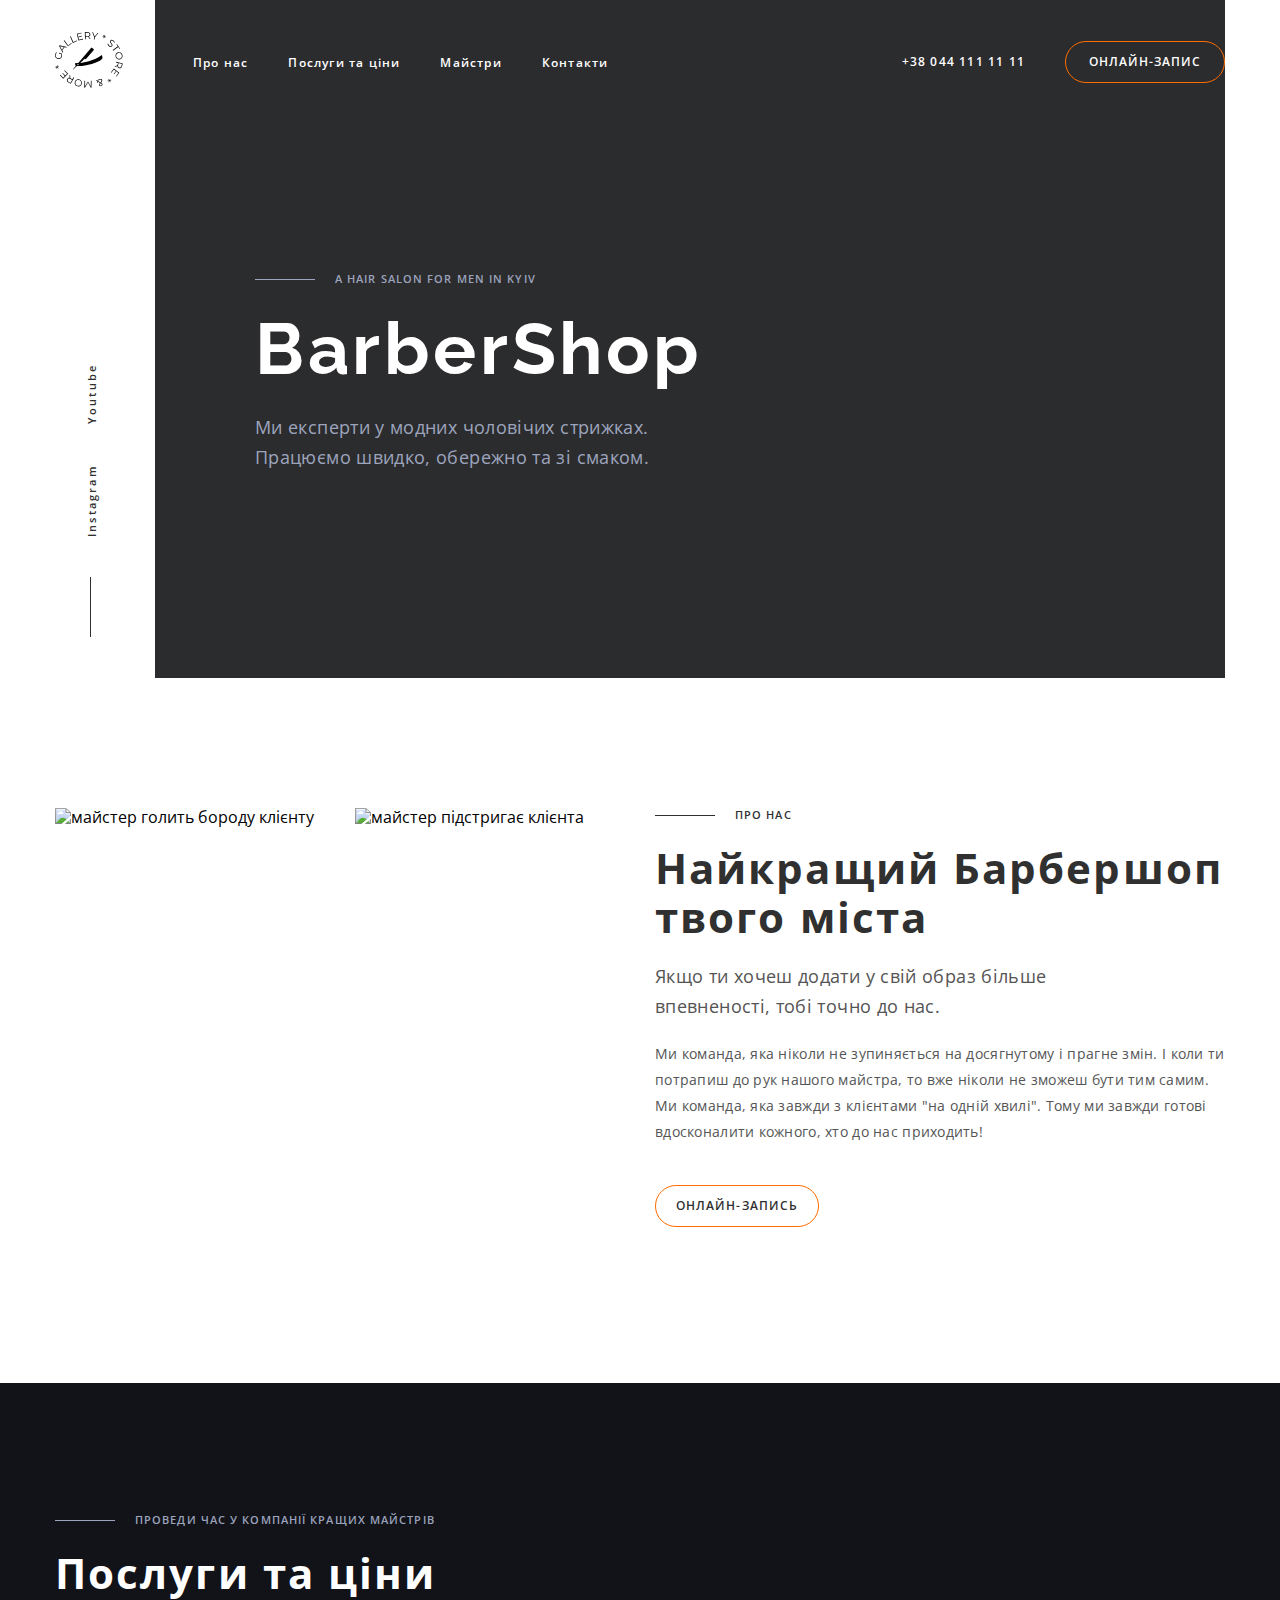
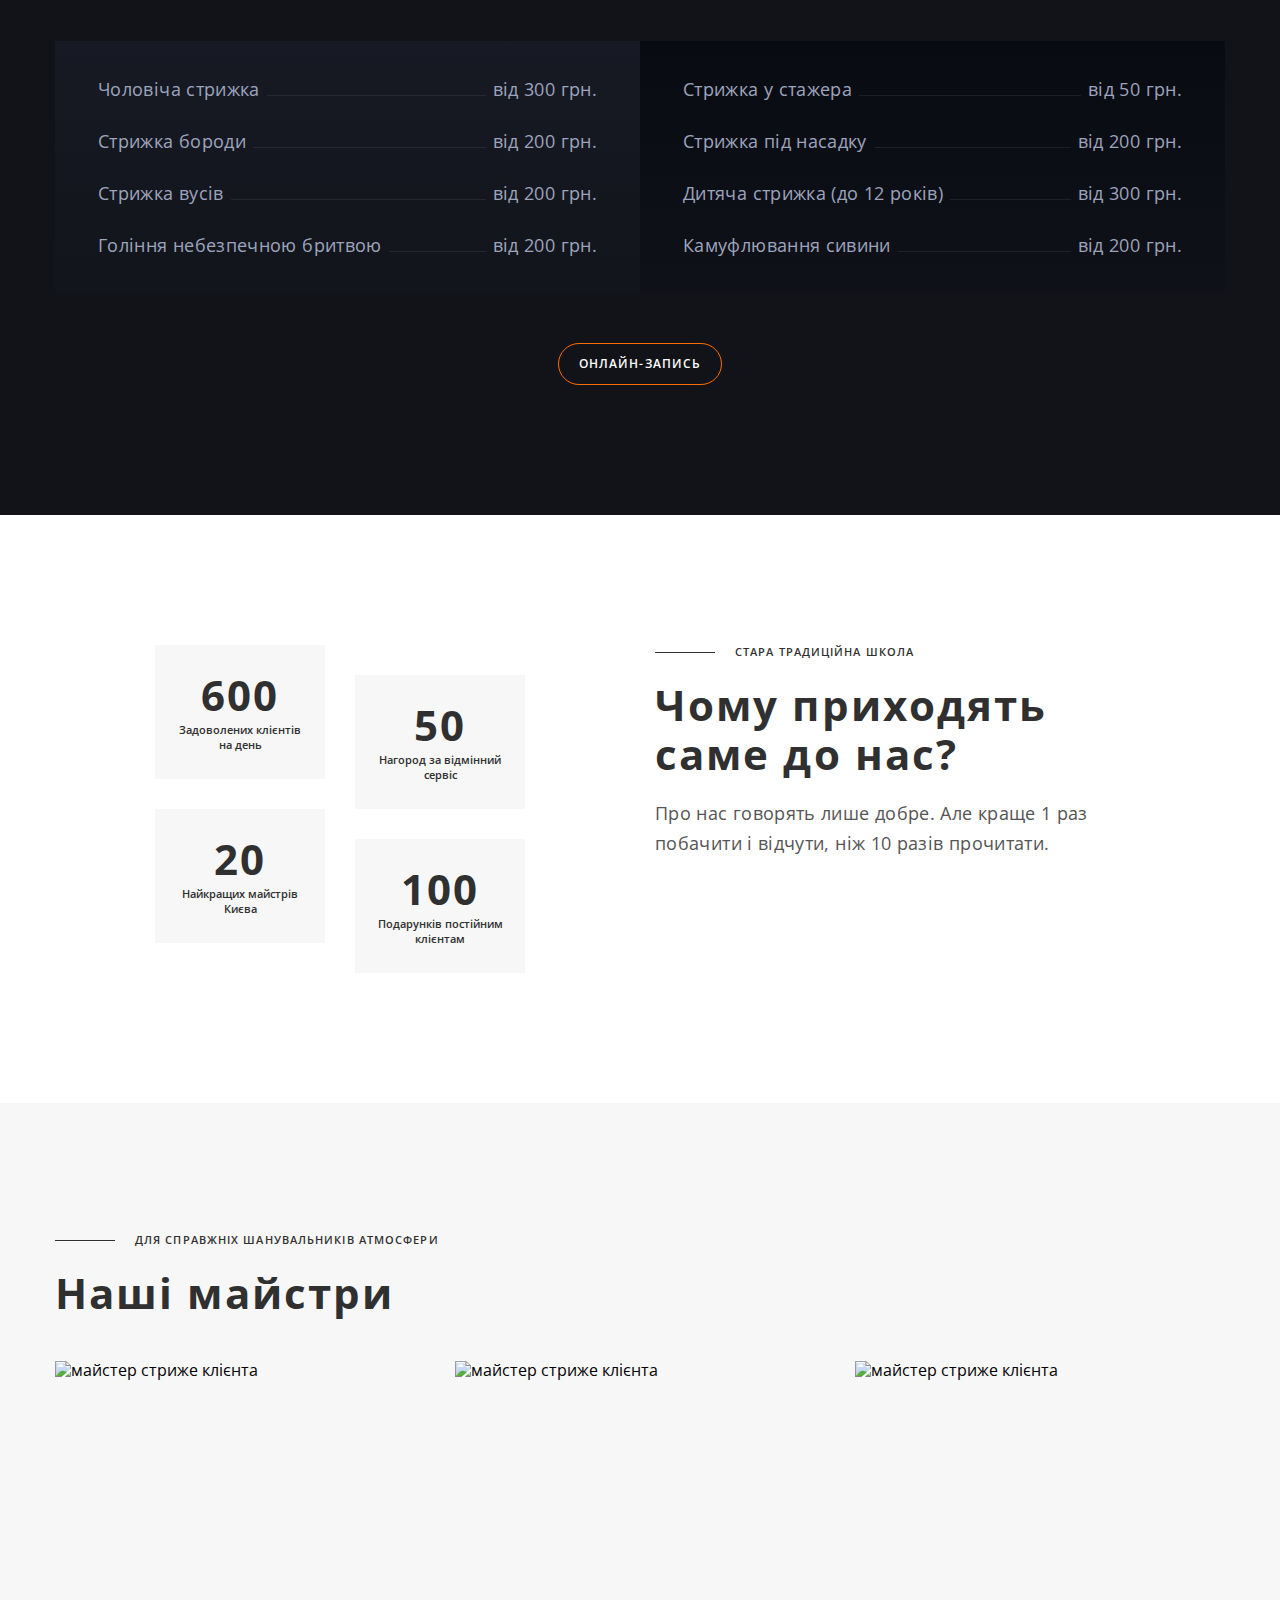
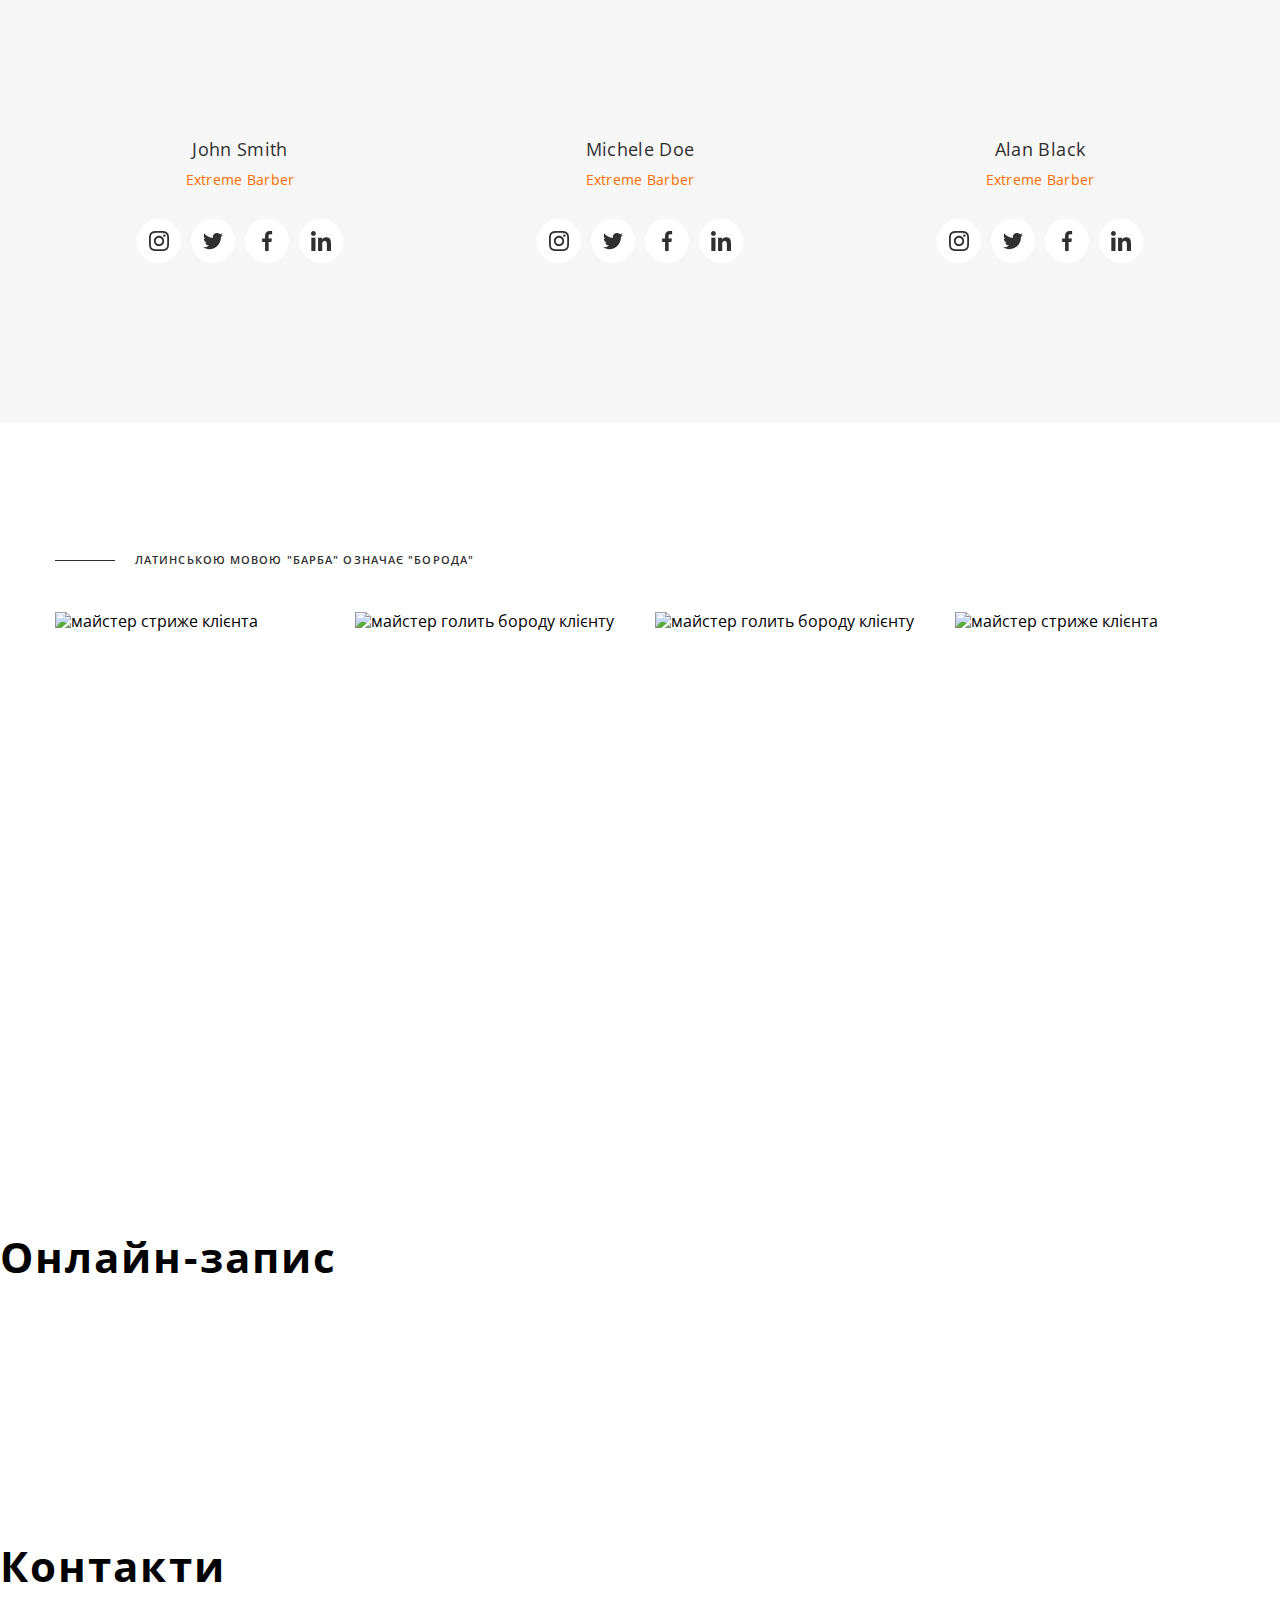
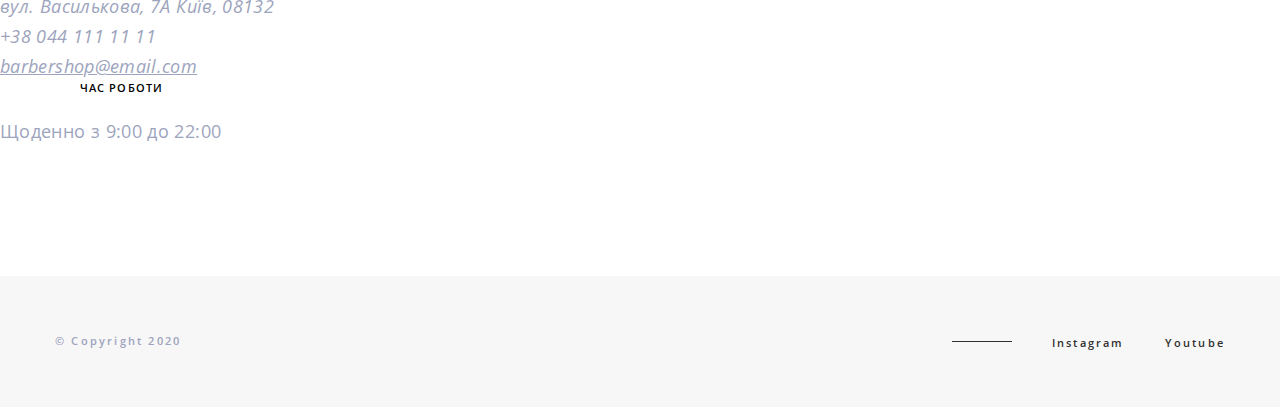
==== commit 30948506: "classwork" ====
--- a/index.html
+++ b/index.html
@@ -1,99 +1,571 @@
 <!DOCTYPE html>
-<html lang="en">
+<html lang="uk">
   <head>
     <meta charset="UTF-8" />
+    <meta http-equiv="X-UA-Compatible" content="IE=edge" />
     <meta name="viewport" content="width=device-width, initial-scale=1.0" />
-    <title>Form</title>
+    <title>Барбершоп</title>
+    <link rel="preconnect" href="https://fonts.googleapis.com" />
+    <link rel="preconnect" href="https://fonts.gstatic.com" crossorigin />
+    <link
+      href="https://fonts.googleapis.com/css2?family=Open+Sans:wght@400;600;700&family=Raleway:wght@700&display=swap"
+      rel="stylesheet"
+    />
     <link
       rel="stylesheet"
       href="https://cdn.jsdelivr.net/npm/modern-normalize@1.1.0/modern-normalize.min.css"
     />
     <link rel="stylesheet" href="./css/styles.css" />
   </head>
+  <body>
+    <!-- HEADER -->
+    <header class="page-header">
+      <div class="container page-header-container">
+        <nav class="page-navigation">
+          <a class="logo" href="./index.html">
+            <svg class="logo-img" width="68" height="56" aria-label="логотип">
+              <use href="./images/sprite.svg#icon-logo"></use>
+            </svg>
+          </a>
+          <ul class="menu list">
+            <li class="menu-item">
+              <a class="menu-link link" href="#about">Про нас</a>
+            </li>
+            <li class="menu-item">
+              <a class="menu-link link" href="#services">Послуги та ціни</a>
+            </li>
+            <li class="menu-item">
+              <a class="menu-link link" href="#employees">Майстри</a>
+            </li>
+            <li class="menu-item">
+              <a class="menu-link link" href="#contacts">Контакти</a>
+            </li>
+          </ul>
+        </nav>
+        <a class="contact-phone-number link" href="tel:+380441111111">+38 044 111 11 11</a>
+        <button class="modal-btn modal-btn-theme-dark" type="button" data-modal-open>
+          онлайн-запис
+        </button>
+      </div>
+    </header>
+    <main>
+      <!-- HERO -->
+      <section class="hero">
+        <div class="container hero-container">
+          <div class="hero-left-side">
+            <ul class="media-list hero-media-list list">
+              <li class="media-list-item">
+                <a class="media-list-link link" href="" lang="en">Instagram</a>
+              </li>
+              <li class="media-list-item">
+                <a class="media-list-link link" href="" lang="en">Youtube</a>
+              </li>
+            </ul>
+          </div>
+          <div class="hero-right-side">
+            <p class="suptitle suptitle-theme-dark" lang="en">A hair salon for men in Kyiv</p>
+            <h1 class="main-title" lang="en">BarberShop</h1>
+            <p class="section-description section-description-theme-dark hero-section-description">
+              Ми експерти у модних чоловічих стрижках. Працюємо швидко, обережно та зі смаком.
+            </p>
+          </div>
+        </div>
+      </section>
+      <!-- ABOUT -->
+      <section class="about section" id="about">
+        <div class="container about-container">
+          <div class="about-left-side">
+            <ul class="about-gallery list">
+              <li class="about-gallery-item">
+                <img
+                  class="about-gallery-img"
+                  src="./images/about/about-img-1.jpg"
+                  alt="майстер голить бороду клієнту"
+                  width="270"
+                  height="445"
+                />
+              </li>
+              <li class="about-gallery-item">
+                <img
+                  class="about-gallery-img"
+                  src="./images/about/about-img-2.jpg"
+                  alt="майстер підстригає клієнта"
+                  width="270"
+                  height="445"
+                />
+              </li>
+            </ul>
+          </div>
+          <div class="about-right-side">
+            <h2 class="suptitle suptitle-theme-light">ПРО НАС</h2>
+            <h3 class="title title-theme-light">Найкращий Барбершоп твого міста</h3>
+            <p
+              class="section-description section-description-theme-light about-section-description"
+            >
+              Якщо ти хочеш додати у свій образ більше впевненості, тобі точно до нас.
+            </p>
+            <p class="about-text">
+              Ми команда, яка ніколи не зупиняється на досягнутому і прагне змін. І коли ти потрапиш
+              до рук нашого майстра, то вже ніколи не зможеш бути тим самим. Ми команда, яка завжди
+              з клієнтами "на одній хвилі". Тому ми завжди готові вдосконалити кожного, хто до нас
+              приходить!
+            </p>
+            <button class="modal-btn modal-btn-theme-light" type="button">онлайн-запись</button>
+          </div>
+        </div>
+      </section>
+      <!-- SERVICES -->
+      <section class="services section" id="services">
+        <div class="container">
+          <p class="suptitle suptitle-theme-dark">Проведи час у компанії кращих майстрів</p>
+          <h2 class="title title-theme-dark">Послуги та ціни</h2>
+          <div class="services-table-wrapper">
+            <table class="services-table list">
+              <tr class="services-table-row">
+                <td class="services-table-name">Чоловіча стрижка</td>
+                <td class="services-table-price">від 300 грн.</td>
+              </tr>
+              <tr class="services-table-row">
+                <td class="services-table-name">Стрижка бороди</td>
+                <td class="services-table-price">від 200 грн.</td>
+              </tr>
+              <tr class="services-table-row">
+                <td class="services-table-name">Стрижка вусів</td>
+                <td class="services-table-price">від 200 грн.</td>
+              </tr>
+              <tr class="services-table-row">
+                <td class="services-table-name">Гоління небезпечною бритвою</td>
+                <td class="services-table-price">від 200 грн.</td>
+              </tr>
+            </table>
+            <table class="services-table list">
+              <tr class="services-table-row">
+                <td class="services-table-name">Стрижка у стажера</td>
+                <td class="services-table-price">від 50 грн.</td>
+              </tr>
+              <tr class="services-table-row">
+                <td class="services-table-name">Стрижка під насадку</td>
+                <td class="services-table-price">від 200 грн.</td>
+              </tr>
+              <tr class="services-table-row">
+                <td class="services-table-name">Дитяча стрижка (до 12 років)</td>
+                <td class="services-table-price">від 300 грн.</td>
+              </tr>
+              <tr class="services-table-row">
+                <td class="services-table-name">Камуфлювання сивини</td>
+                <td class="services-table-price">від 200 грн.</td>
+              </tr>
+            </table>
+          </div>
+          <button class="modal-btn modal-btn-theme-dark services-modal-btn" type="button">
+            онлайн-запись
+          </button>
+        </div>
+      </section>
+      <!-- ADVANTAGES -->
+      <section class="advantages section">
+        <div class="container advantages-container">
+          <div class="advantages-left-side">
+            <ul class="advantages-list list">
+              <li class="advantages-list-item">
+                <p class="advantages-list-quantity">600</p>
+                <p class="advantages-list-description">Задоволених клієнтів на день</p>
+              </li>
+              <li class="advantages-list-item">
+                <p class="advantages-list-quantity">50</p>
+                <p class="advantages-list-description">Нагород за відмінний сервіс</p>
+              </li>
+              <li class="advantages-list-item">
+                <p class="advantages-list-quantity">20</p>
+                <p class="advantages-list-description">Найкращих майстрів Києва</p>
+              </li>
+              <li class="advantages-list-item">
+                <p class="advantages-list-quantity">100</p>
+                <p class="advantages-list-description">Подарунків постійним клієнтам</p>
+              </li>
+            </ul>
+          </div>
+          <div class="advantages-right-side">
+            <p class="suptitle suptitle-theme-light">стара традиційна школа</p>
+            <h2 class="title title-theme-light advantages-title">Чому приходять саме до нас?</h2>
+            <p
+              class="section-description section-description-theme-light advantages-section-description"
+            >
+              Про нас говорять лише добре. Але краще 1 раз побачити і відчути, ніж 10 разів
+              прочитати.
+            </p>
+          </div>
+        </div>
+      </section>
+      <!-- EMPLOYEES -->
+      <section class="employees-section section" id="employees">
+        <div class="container">
+          <p class="suptitle suptitle-theme-light">для справжніх шанувальників атмосфери</p>
+          <h2 class="title title-theme-light employees-section-title">Наші майстри</h2>
+          <ul class="employees list">
+            <li class="employees-card">
+              <img
+                class="employees-photo"
+                src="./images/employees/john-smith.jpg"
+                alt="майстер стриже клієнта"
+                width="370"
+                height="346"
+              />
+              <div class="employees-content-wrapper">
+                <h3 class="employees-name" lang="en">John Smith</h3>
+                <p class="employees-position" lang="en">Extreme Barber</p>
+                <ul class="social-list list">
+                  <li class="social-list-item">
+                    <a href="" class="social-list-link">
+                      <svg
+                        class="social-list-icon"
+                        width="20"
+                        height="20"
+                        aria-label="instagram"
+                        lang="en"
+                      >
+                        <use href="./images/sprite.svg#icon-instagram"></use>
+                      </svg>
+                    </a>
+                  </li>
+                  <li class="social-list-item">
+                    <a href="" class="social-list-link">
+                      <svg
+                        class="social-list-icon"
+                        width="20"
+                        height="20"
+                        aria-label="twitter"
+                        lang="en"
+                      >
+                        <use href="./images/sprite.svg#icon-twitter"></use>
+                      </svg>
+                    </a>
+                  </li>
+                  <li class="social-list-item">
+                    <a href="" class="social-list-link">
+                      <svg
+                        class="social-list-icon"
+                        width="20"
+                        height="20"
+                        aria-label="facebook"
+                        lang="en"
+                      >
+                        <use href="./images/sprite.svg#icon-facebook"></use>
+                      </svg>
+                    </a>
+                  </li>
+                  <li class="social-list-item">
+                    <a href="" class="social-list-link">
+                      <svg
+                        class="social-list-icon"
+                        width="20"
+                        height="20"
+                        aria-label="linkedin"
+                        lang="en"
+                      >
+                        <use href="./images/sprite.svg#icon-linkedin"></use>
+                      </svg>
+                    </a>
+                  </li>
+                </ul>
+              </div>
+            </li>
+            <li class="employees-card">
+              <img
+                class="employees-photo"
+                src="./images/employees/michele-doe.jpg"
+                alt="майстер стриже клієнта"
+                width="370"
+                height="346"
+              />
+              <div class="employees-content-wrapper">
+                <h3 class="employees-name" lang="en">Michele Doe</h3>
+                <p class="employees-position" lang="en">Extreme Barber</p>
+                <ul class="social-list list">
+                  <li class="social-list-item">
+                    <a href="" class="social-list-link">
+                      <svg
+                        class="social-list-icon"
+                        width="20"
+                        height="20"
+                        aria-label="instagram"
+                        lang="en"
+                      >
+                        <use href="./images/sprite.svg#icon-instagram"></use>
+                      </svg>
+                    </a>
+                  </li>
+                  <li class="social-list-item">
+                    <a href="" class="social-list-link">
+                      <svg
+                        class="social-list-icon"
+                        width="20"
+                        height="20"
+                        aria-label="twitter"
+                        lang="en"
+                      >
+                        <use href="./images/sprite.svg#icon-twitter"></use>
+                      </svg>
+                    </a>
+                  </li>
+                  <li class="social-list-item">
+                    <a href="" class="social-list-link">
+                      <svg
+                        class="social-list-icon"
+                        width="20"
+                        height="20"
+                        aria-label="facebook"
+                        lang="en"
+                      >
+                        <use href="./images/sprite.svg#icon-facebook"></use>
+                      </svg>
+                    </a>
+                  </li>
+                  <li class="social-list-item">
+                    <a href="" class="social-list-link">
+                      <svg
+                        class="social-list-icon"
+                        width="20"
+                        height="20"
+                        aria-label="linkedin"
+                        lang="en"
+                      >
+                        <use href="./images/sprite.svg#icon-linkedin"></use>
+                      </svg>
+                    </a>
+                  </li>
+                </ul>
+              </div>
+            </li>
+            <li class="employees-card">
+              <img
+                class="employees-photo"
+                src="./images/employees/alan-black.jpg"
+                alt="майстер стриже клієнта"
+                width="370"
+                height="346"
+              />
+              <div class="employees-content-wrapper">
+                <h3 class="employees-name" lang="en">Alan Black</h3>
+                <p class="employees-position" lang="en">Extreme Barber</p>
+                <ul class="social-list list">
+                  <li class="social-list-item">
+                    <a href="" class="social-list-link">
+                      <svg
+                        class="social-list-icon"
+                        width="20"
+                        height="20"
+                        aria-label="instagram"
+                        lang="en"
+                      >
+                        <use href="./images/sprite.svg#icon-instagram"></use>
+                      </svg>
+                    </a>
+                  </li>
+                  <li class="social-list-item">
+                    <a href="" class="social-list-link">
+                      <svg
+                        class="social-list-icon"
+                        width="20"
+                        height="20"
+                        aria-label="twitter"
+                        lang="en"
+                      >
+                        <use href="./images/sprite.svg#icon-twitter"></use>
+                      </svg>
+                    </a>
+                  </li>
+                  <li class="social-list-item">
+                    <a href="" class="social-list-link">
+                      <svg
+                        class="social-list-icon"
+                        width="20"
+                        height="20"
+                        aria-label="facebook"
+                        lang="en"
+                      >
+                        <use href="./images/sprite.svg#icon-facebook"></use>
+                      </svg>
+                    </a>
+                  </li>
+                  <li class="social-list-item">
+                    <a href="" class="social-list-link">
+                      <svg
+                        class="social-list-icon"
+                        width="20"
+                        height="20"
+                        aria-label="linkedin"
+                        lang="en"
+                      >
+                        <use href="./images/sprite.svg#icon-linkedin"></use>
+                      </svg>
+                    </a>
+                  </li>
+                </ul>
+              </div>
+            </li>
+          </ul>
+        </div>
+      </section>
+      <!-- PORTFOLIO -->
+      <section class="gallery section">
+        <div class="container">
+          <p class="suptitle suptitle-theme-light gallery-suptitle">
+            Латинською мовою "барба" означає "борода"
+          </p>
+          <h2 class="visually-hidden">Портфоліо</h2>
+          <ul class="gallery-list list">
+            <li class="gallery-list-item">
+              <img
+                class="gallery-list-img"
+                src="./images/portfolio/portfolio-img-1.jpg"
+                alt="майстер стриже клієнта"
+                width="270"
+                height="360"
+              />
+            </li>
+            <li class="gallery-list-item">
+              <img
+                class="gallery-list-img"
+                src="./images/portfolio/portfolio-img-2.jpg"
+                alt="майстер голить бороду клієнту"
+                width="270"
+                height="360"
+              />
+            </li>
+            <li class="gallery-list-item">
+              <img
+                class="gallery-list-img"
+                src="./images/portfolio/portfolio-img-3.jpg"
+                alt="майстер голить бороду клієнту"
+                width="270"
+                height="360"
+              />
+            </li>
+            <li class="gallery-list-item">
+              <img
+                class="gallery-list-img"
+                src="./images/portfolio/portfolio-img-4.jpg"
+                alt="майстер стриже клієнта"
+                width="270"
+                height="360"
+              />
+            </li>
+          </ul>
+        </div>
+      </section>
+      <div id="contacts">
+        <!-- CONTACT FORM -->
+        <section class="contact-form-section section">
+          <h2 class="title">Онлайн-запис</h2>
+        </section>
+        <!-- CONTACT INFORMATION -->
+        <section class="contact-info-section section">
+          <h2 class="title">Контакти</h2>
+          <address>
+            <ul class="contact-list list">
+              <li class="contact-list-item">
+                <a
+                  class="contact-list-link link"
+                  href="https://goo.gl/maps/fSdhoyAyDwtJdrEC6"
+                  target="_blank"
+                  rel="noopener noreferrer"
+                  >вул. Василькова, 7А Київ, 08132</a
+                >
+              </li>
+              <li class="contact-list-item">
+                <a class="contact-list-link link" href="tel:+380441111111">+38 044 111 11 11</a>
+              </li>
+              <li class="contact-list-item">
+                <a class="contact-list-link" href="mailto:barbershop@email.com"
+                  >barbershop@email.com</a
+                >
+              </li>
+            </ul>
+          </address>
+          <h3 class="suptitle">час роботи</h3>
+          <p class="contact-info-date">Щоденно з 9:00 до 22:00</p>
+        </section>
+      </div>
+    </main>
+    <!-- FOOTER -->
+    <footer class="footer">
+      <div class="container footer-container">
+        <p class="copyright">&#xa9; Copyright 2020</p>
+        <ul class="media-list list">
+          <li class="media-list-item">
+            <a class="media-list-link link" href="" lang="en">Instagram</a>
+          </li>
+          <li class="media-list-item">
+            <a class="media-list-link link" href="" lang="en">Youtube</a>
+          </li>
+        </ul>
+      </div>
+    </footer>
 
-  <body>
-    <form class="contact-form">
-      <input
-        type="text"
-        class="contact-form-input"
-        name="user_name"
-        placeholder="Your name*"
-        required
-        pattern="[a-zA-Zа-яА-ЯіІїЇґҐʼ]+"
-        title="Oleksii"
-      />
-      <input
-        type="email"
-        class="contact-form-input"
-        name="user_email"
-        placeholder="Your email*"
-        required
-      />
-      <input
-        type="tel"
-        class="contact-form-input"
-        name="user_phone"
-        placeholder="Your phone number*"
-        required
-        pattern="[0-9]{3}-[0-9]{3}-[0-9]{2}-[0-9]{2}"
-        title="xxx-xxx-xx-xx"
-      />
-      <textarea
-        class="contact-form-message"
-        name="user_message"
-        placeholder="Your message"
-      ></textarea>
-      <fieldset class="contact-form-fieldset">
-        <legend>Your age</legend>
+    <!-- BACKDROP -->
+    <div class="backdrop is-hidden" data-modal>
+      <div class="modal">
+        <button type="button" class="modal-close-btn" data-modal-close>
+          <svg class="modal-close-icon" width="18" height="18">
+            <use href="./images/sprite.svg#icon-close"></use>
+          </svg>
+        </button>
+        <form class="modal-form">
+          <b class="modal-form-capture">Залиште свої дані</b>
+          <label class="modal-form-field">
+            <span class="modal-form-input-desc">Імʼя*</span>
+            <span class="modal-form-input-wrapper">
+              <input
+                type="text"
+                class="modal-form-input"
+                placeholder="Oleksii"
+                required
+                pattern="[a-zA-Zа-яА-ЯіІїЇʼҐґєЄ]+"
+                name="user_name"
+              />
+              <span class="modal-form-icon"></span>
+            </span>
+          </label>
+          <label class="modal-form-field">
+            <span class="modal-form-input-desc">Телефон*</span>
+            <span class="modal-form-input-wrapper">
+              <input
+                type="tel"
+                class="modal-form-input"
+                placeholder="096-123-45-34"
+                pattern="[0-9]{3}-[0-9]{3}-[0-9]{2}-[0-9]{2}"
+                required
+                name="user_phone"
+              />
+              <span class="modal-form-icon"></span>
+            </span>
+          </label>
+          <label class="modal-form-field">
+            <span class="modal-form-input-desc">Повідомлення</span>
+            <textarea
+              name="user_message"
+              class="modal-form-message"
+              placeholder="Введіть текст"
+            ></textarea>
+          </label>
+          <label class="modal-form-checkbox-wrapper">
+            <input
+              type="checkbox"
+              class="modal-form-checkbox visually-hidden"
+              name="user_policy"
+              required
+            />
+            <svg class="modal-form-own-checkbox" width="18" height="18">
+              <use class="modal-form-own-checkbox-icon" href="./images/sprite.svg#icon-check"></use>
+            </svg>
+            Приймаю&nbsp;<a href="">умови договору</a>
+          </label>
+          <button type="submit" class="modal-form-submit">Надіслати</button>
+        </form>
+      </div>
+    </div>
 
-        <label for="user-age-18">18+</label>
-        <input type="radio" name="user_age" id="user-age-18" value="18+" />
-
-        <label for="user-age-30">30+</label>
-        <input type="radio" name="user_age" id="user-age-30" value="30+" />
-
-        <label for="user-age-50">50+</label>
-        <input type="radio" name="user_age" id="user-age-50" value="50+" />
-      </fieldset>
-      <fieldset class="contact-form-fieldset">
-        <legend>Your hobby</legend>
-
-        <label>
-          football
-          <input type="checkbox" name="user_hobby" value="football" />
-        </label>
-
-        <label>
-          tennis
-          <input type="checkbox" name="user_hobby" value="tennis" />
-        </label>
-
-        <label>
-          boxing
-          <input type="checkbox" name="user_hobby" value="boxing" />
-        </label>
-      </fieldset>
-      <select name="user_car" multiple>
-        <optgroup label="title 1">
-          <option value="BMW">BMW</option>
-          <option value="Audi">Audi</option>
-          <option value="Renault">Renault</option>
-        </optgroup>
-        <optgroup label="title 2">
-          <option value="BMW">BMW</option>
-          <option value="Audi">Audi</option>
-          <option value="Renault">Renault</option>
-        </optgroup>
-        <optgroup label="title 3">
-          <option value="BMW">BMW</option>
-          <option value="Audi">Audi</option>
-          <option value="Renault">Renault</option>
-        </optgroup>
-      </select>
-      <div class="contact-form-btn-wrapper">
-        <button type="submit" class="contact-form-btn contact-form-btn-submit">submit</button>
-        <button type="reset" class="contact-form-btn contact-form-btn-reset">clear</button>
-      </div>
-    </form>
+    <script src="./js/modal.js"></script>
   </body>
 </html>
--- a/css/styles.css
+++ b/css/styles.css
@@ -1,3 +1,14 @@
+:root {
+  --primary-font: 'Open Sans', sans-serif;
+  --secondary-font: 'Raleway', sans-serif;
+  --primary-text-color-theme-dark: #ffffff;
+  --primary-text-color-theme-light: #303030;
+  --secondary-text-color-theme-dark: #9da4bd;
+  --secondary-text-color-theme-light: #555555;
+  --accent-color: #ff6c00;
+  --transition-dur-and-func: 250ms linear;
+}
+
 h1,
 h2,
 h3,
@@ -5,62 +16,779 @@
 h5,
 h6,
 p {
-  margin: 0;
+  margin-top: 0;
+  margin-bottom: 0;
 }
 
 ul,
 ol {
-  margin: 0;
+  margin-top: 0;
+  margin-bottom: 0;
+  padding-left: 0;
+}
+
+img {
+  display: block;
+}
+
+.list {
+  list-style: none;
+}
+
+.link {
+  text-decoration: none;
+}
+
+button {
+  cursor: pointer;
+}
+
+body {
+  font-family: var(--primary-font);
+}
+
+.section {
+  padding-top: 130px;
+  padding-bottom: 130px;
+}
+
+.container {
+  width: 1200px;
+  margin-left: auto;
+  margin-right: auto;
+  padding-left: 15px;
+  padding-right: 15px;
+}
+
+.visually-hidden {
+  position: absolute;
+  width: 1px;
+  height: 1px;
+  margin: -1px;
   padding: 0;
-}
-
-.contact-form {
-  width: 500px;
-  min-height: 200px;
-  padding: 40px;
+  overflow: hidden;
+  border: 0;
+  clip: rect(0 0 0 0);
+}
+
+/* ================= COMPONENTS ================= */
+.modal-btn {
+  min-width: 160px;
+  padding: 12px 20px;
+  font-weight: 600;
+  font-size: 12px;
+  line-height: 1.33;
+  letter-spacing: 0.09em;
+  text-transform: uppercase;
+  border: 1px solid #ff6c00;
+  border-radius: 25px;
+  background-color: transparent;
+  transition: color var(--transition-dur-and-func), background-color var(--transition-dur-and-func);
+}
+
+.modal-btn:hover,
+.modal-btn:focus {
+  background-color: var(--accent-color);
+  color: var(--primary-text-color-theme-dark);
+}
+
+.modal-btn-theme-light {
+  color: var(--primary-text-color-theme-light);
+}
+
+.modal-btn-theme-dark {
+  color: var(--primary-text-color-theme-dark);
+}
+
+.media-list {
+  display: flex;
+  align-items: center;
+  column-gap: 40px;
+}
+
+.media-list::before {
+  content: '';
+  width: 60px;
+  height: 1px;
+  background-color: var(--primary-text-color-theme-light);
+}
+
+.media-list-link {
+  font-weight: 600;
+  font-size: 11px;
+  line-height: 1.36;
+  letter-spacing: 0.2em;
+  color: var(--primary-text-color-theme-light);
+  transition: color var(--transition-dur-and-func);
+}
+
+.media-list-link:hover,
+.media-list-link:focus {
+  color: var(--accent-color);
+}
+
+.suptitle {
+  display: flex;
+  align-items: center;
+  font-weight: 600;
+  font-size: 11px;
+  line-height: 1.36;
+  letter-spacing: 0.1em;
+  text-transform: uppercase;
+  margin-bottom: 20px;
+}
+
+.suptitle::before {
+  content: '';
+  width: 60px;
+  height: 1px;
+  margin-right: 20px;
+}
+
+.suptitle-theme-dark {
+  color: var(--secondary-text-color-theme-dark);
+}
+
+.suptitle-theme-dark::before {
+  background-color: var(--secondary-text-color-theme-dark);
+}
+
+.suptitle-theme-light {
+  color: var(--primary-text-color-theme-light);
+}
+
+.suptitle-theme-light::before {
+  background-color: var(--primary-text-color-theme-light);
+}
+
+.main-title {
+  font-family: var(--secondary-font);
+  font-size: 72px;
+  line-height: 1.18;
+  letter-spacing: 0.05em;
+  margin-bottom: 20px;
+  color: var(--primary-text-color-theme-dark);
+}
+
+.section-description {
+  font-weight: 400;
+  font-size: 18px;
+  line-height: 1.67;
+  letter-spacing: 0.02em;
+}
+
+.section-description-theme-light {
+  color: var(--secondary-text-color-theme-light);
+}
+
+.section-description-theme-dark {
+  color: var(--secondary-text-color-theme-dark);
+}
+
+.title {
+  font-family: var(--secondary-font-family);
+  font-weight: 700;
+  font-size: 42px;
+  line-height: 1.17;
+  letter-spacing: 0.05em;
+}
+
+.title-theme-dark {
+  color: var(--primary-text-color-theme-dark);
+  margin-bottom: 44px;
+}
+
+.title-theme-light {
+  color: var(--primary-text-color-theme-light);
+  margin-bottom: 20px;
+}
+/* ================= /COMPONENTS ================= */
+
+/* ================= HEADER ================= */
+.page-header {
+  position: absolute;
+  width: 100%;
+  padding-top: 32px;
+  padding-bottom: 32px;
+}
+
+.page-header-container {
+  display: flex;
+  align-items: center;
+}
+
+.page-navigation {
+  display: flex;
+  align-items: center;
+  column-gap: 70px;
+}
+
+.menu {
+  display: flex;
+  column-gap: 40px;
+}
+
+.menu-link {
+  font-weight: 600;
+  font-size: 12px;
+  line-height: 1.33;
+  letter-spacing: 0.1em;
+  color: var(--primary-text-color-theme-dark);
+  transition: color var(--transition-dur-and-func);
+}
+
+.menu-link:hover,
+.menu-link:focus {
+  color: var(--accent-color);
+}
+
+.contact-phone-number {
+  font-weight: 600;
+  font-size: 12px;
+  line-height: 1.33;
+  letter-spacing: 0.1em;
+  margin-left: auto;
+  margin-right: 40px;
+  color: var(--primary-text-color-theme-dark);
+  transition: color var(--transition-dur-and-func);
+}
+
+.contact-phone-number:hover,
+.contact-phone-number:focus {
+  color: var(--accent-color);
+}
+/* ================= /HEADER ================= */
+
+/* ================= HERO ================= */
+.hero-container {
+  display: flex;
+}
+
+.hero-left-side {
+  width: 100px;
+  display: flex;
+  align-items: flex-end;
+  padding-bottom: 40px;
+  padding-left: 26px;
+}
+
+.hero-media-list {
+  transform: rotate(-90deg) translateX(-18px);
+  transform-origin: left top;
+}
+
+.hero-right-side {
+  flex-grow: 1;
+  padding-left: 100px;
+  padding-bottom: 206px;
+  padding-top: 272px;
+  background-color: #303030;
+  background-image: linear-gradient(rgba(25, 28, 38, 0.2), rgba(25, 28, 38, 0.2)),
+    url('../images/hero/bg.jpg');
+  background-size: cover;
+}
+
+.hero-section-description {
+  width: 400px;
+}
+/* ================= /HERO ================= */
+
+/* ================= ABOUT ================= */
+.about-container {
+  display: flex;
+  justify-content: space-between;
+}
+
+.about-left-side,
+.about-right-side {
+  flex-basis: calc((100% - 30px) / 2);
+}
+
+.about-gallery {
+  display: flex;
+  justify-content: space-between;
+}
+
+.about-section-description {
+  margin-bottom: 20px;
+  width: 400px;
+}
+
+.about-text {
+  font-weight: 400;
+  font-size: 14px;
+  line-height: 1.86;
+  letter-spacing: 0.02em;
+  color: var(--secondary-text-color-theme-light);
+  margin-bottom: 40px;
+}
+/* ================= /ABOUT ================= */
+
+/* ================= SERVICES ================= */
+.services {
+  background-color: #111319;
+  background-image: url('../images/services/bg.png');
+  background-size: cover;
+}
+
+.services-table-wrapper {
+  display: flex;
+}
+
+.services-table {
+  flex-basis: 50%;
+  padding: 30px 40px;
+  margin-bottom: 50px;
+}
+
+.services-table:first-child {
+  background-image: linear-gradient(180deg, #171a24 0%, rgba(23, 26, 36, 0.2) 100%);
+}
+
+.services-table:last-child {
+  background-image: linear-gradient(180deg, #090b13 0%, rgba(9, 11, 19, 0.2) 100%);
+}
+
+.services-table-row {
+  display: flex;
+  align-items: baseline;
+  justify-content: space-between;
+}
+
+.services-table-row::before {
+  content: '';
+  flex-grow: 1;
+  height: 1px;
+  margin-left: 6px;
+  margin-right: 6px;
+  background-color: rgba(157, 164, 189, 0.12);
+}
+
+.services-table-row:not(:last-child) {
+  margin-bottom: 20px;
+}
+
+.services-table-name {
+  order: -1;
+}
+
+.services-table-name,
+.services-table-price {
+  font-weight: 400;
+  font-size: 18px;
+  line-height: 1.67;
+  letter-spacing: 0.02em;
+  color: var(--secondary-text-color-theme-dark);
+}
+
+.services-modal-btn {
+  display: block;
   margin: 0 auto;
-  box-shadow: 0 10px 10px 0 #cccccc;
-}
-
-.contact-form-input {
+}
+/* ================= /SERVICES ================= */
+
+/* ================= ADVANTAGES ================= */
+.advantages-container {
+  display: flex;
+  justify-content: space-between;
+}
+
+.advantages-left-side,
+.advantages-right-side {
+  flex-basis: calc((100% - 30px) / 2);
+}
+
+.advantages-list {
+  display: flex;
+  flex-wrap: wrap;
+  justify-content: space-between;
+  align-items: flex-start;
+  width: 370px;
+  margin: 0 auto;
+}
+
+.advantages-list-item {
+  width: 170px;
+  min-height: 134px;
+  padding: 21px;
+  background-color: #f7f7f7;
+}
+
+.advantages-list-item:nth-child(even) {
+  margin-top: 30px;
+}
+
+.advantages-list-quantity {
+  font-weight: 700;
+  font-size: 42px;
+  line-height: 1.36;
+  text-align: center;
+  letter-spacing: 0.05em;
+  color: var(--primary-text-color-theme-light);
+}
+
+.advantages-list-description {
+  font-weight: 600;
+  font-size: 11px;
+  line-height: 1.36;
+  text-align: center;
+  color: var(--primary-text-color-theme-light);
+}
+
+.advantages-title {
+  width: 400px;
+}
+
+.advantages-section-description {
+  width: 460px;
+}
+/* ================= /ADVANTAGES ================= */
+
+/* ================= EMPLOYEES ================= */
+.employees-section {
+  background-color: #f7f7f7;
+}
+
+.employees-section-title {
+  margin-bottom: 44px;
+}
+
+.employees {
+  display: flex;
+  flex-wrap: wrap;
+  gap: 30px;
+}
+
+.employees-card {
+  flex-basis: calc((100% - 60px) / 3);
+}
+
+/* .employees-card:not(:nth-child(3n)) {
+  margin-right: 30px;
+}
+
+.employees-card:not(:nth-last-child(-n + 3)) {
+  margin-bottom: 30px;
+} */
+
+.employees-content-wrapper {
+  padding-top: 30px;
+  padding-bottom: 30px;
+}
+
+.employees-name {
+  font-weight: 400;
+  font-size: 18px;
+  line-height: 1.39;
+  text-align: center;
+  letter-spacing: 0.02em;
+  color: var(--primary-text-color-theme-light);
+  margin-bottom: 8px;
+}
+
+.employees-position {
+  font-weight: 400;
+  font-size: 14px;
+  line-height: 1.36;
+  text-align: center;
+  letter-spacing: 0.02em;
+  color: var(--accent-color);
+  margin-bottom: 30px;
+}
+
+.social-list {
+  display: flex;
+  justify-content: center;
+  column-gap: 10px;
+}
+
+.social-list-link {
+  display: flex;
+  justify-content: center;
+  align-items: center;
+  width: 44px;
+  height: 44px;
+  border-radius: 50%;
+  background-color: rgb(255, 255, 255);
+  transition: backgrond-color var(--transition-dur-and-func);
+}
+
+.social-list-link:hover,
+.social-list-link:focus {
+  background-color: #303030;
+}
+
+.social-list-icon {
+  fill: #303030;
+  transition: fill var(--transition-dur-and-func);
+}
+
+.social-list-link:hover .social-list-icon,
+.social-list-link:focus .social-list-icon {
+  fill: var(--accent-color);
+}
+/* ================= /EMPLOYEES ================= */
+
+/* ================= GALLERY ================= */
+.gallery-suptitle {
+  margin-bottom: 44px;
+}
+
+.gallery-list {
+  display: flex;
+  flex-wrap: wrap;
+  gap: 30px;
+}
+
+.gallery-list-item {
+  flex-basis: calc((100% - 90px) / 4);
+}
+/* ================= /GALLERY ================= */
+
+/* ================= CONTACT INFO ================= */
+.contact-list-link {
+  font-weight: 400;
+  font-size: 18px;
+  line-height: 1.67;
+  letter-spacing: 0.02em;
+  color: var(--secondary-text-color-theme-dark);
+  transition: color var(--transition-dur-and-func);
+}
+
+.contact-list-link:hover,
+.contact-list-link:focus {
+  color: var(--accent-color);
+}
+
+.contact-info-date {
+  font-weight: 400;
+  font-size: 18px;
+  line-height: 1.67;
+  letter-spacing: 0.02em;
+  color: var(--secondary-text-color-theme-dark);
+}
+/* ================= /CONTACT INFO ================= */
+
+/* ================= FOOTER ================= */
+.footer {
+  padding-top: 56px;
+  padding-bottom: 56px;
+  background-color: #f7f7f7;
+}
+
+.footer-container {
+  display: flex;
+  align-items: center;
+  justify-content: space-between;
+}
+
+.copyright {
+  font-weight: 600;
+  font-size: 11px;
+  line-height: 1.36;
+  letter-spacing: 0.2em;
+  color: var(--secondary-text-color-theme-dark);
+}
+/* ================= /FOOTER ================= */
+
+/* ================= BACKDROP ================= */
+.backdrop {
+  position: fixed;
+  top: 0;
+  left: 0;
+  z-index: 999999;
+  width: 100%;
+  height: 100%;
+  background-color: rgba(0, 0, 0, 0.5);
+  transition: opacity 500ms ease-in-out, visibility 500ms linear;
+}
+
+.backdrop.is-hidden {
+  opacity: 0;
+  visibility: hidden;
+  pointer-events: none;
+}
+/* ================= /BACKDROP ================= */
+
+/* ================= MODAL WINDOW ================= */
+.modal {
+  position: absolute;
+  top: 50%;
+  left: 50%;
+  transform: translate(-50%, -50%);
+  width: 528px;
+  height: 580px;
+  background-color: rgb(255, 255, 255);
+  padding: 44px;
+}
+
+.modal-close-btn {
+  position: absolute;
+  top: 10px;
+  right: 10px;
+  display: flex;
+  justify-content: center;
+  align-items: center;
+  width: 40px;
+  height: 40px;
+  padding: 0;
+  background-color: transparent;
+  border: 1px solid #555555;
+  border-radius: 50%;
+  transition: border-color var(--transition-dur-and-func);
+}
+
+.modal-close-btn:hover,
+.modal-close-btn:focus {
+  outline: none;
+  border-color: var(--accent-color);
+}
+
+.modal-close-icon {
+  transition: fill var(--transition-dur-and-func);
+}
+
+.modal-close-btn:hover .modal-close-icon,
+.modal-close-btn:focus .modal-close-icon {
+  fill: var(--accent-color);
+}
+/* ================= /MODAL WINDOW ================= */
+
+/* ================= MODAL FORM ================= */
+.modal-form {
+  display: flex;
+  flex-direction: column;
+}
+
+.modal-form-capture {
+  font-size: 20px;
+  text-align: center;
+  margin-bottom: 20px;
+  color: var(--primary-text-color-theme-light);
+}
+
+.modal-form-field {
+  margin-bottom: 20px;
+}
+
+.modal-form-input-desc {
+  display: block;
+  font-size: 14px;
+  margin-bottom: 8px;
+  color: #555555;
+}
+
+.modal-form-input-wrapper {
+  position: relative;
+  display: block;
+}
+
+.modal-form-input {
   width: 100%;
   height: 40px;
-  margin-bottom: 20px;
-  padding-left: 20px;
-  border: 1px solid #303030;
-}
-
-.contact-form-fieldset {
-  margin-bottom: 20px;
-}
-
-.contact-form-message {
+  border: 1px solid #555555;
+  border-radius: 6px;
+  padding-left: 42px;
+  transition: border-color var(--transition-dur-and-func);
+}
+
+.modal-form-input:focus {
+  border-color: var(--accent-color);
+  outline: none;
+  /* outline-offset: 4px; */
+}
+
+.modal-form-icon {
+  position: absolute;
+  top: 50%;
+  left: 12px;
+  display: block;
+  width: 18px;
+  height: 18px;
+  transform: translateY(-50%);
+  background-color: teal;
+  transition: background-color var(--transition-dur-and-func);
+}
+
+.modal-form-input:focus + .modal-form-icon {
+  background-color: var(--accent-color);
+}
+
+.modal-form-message {
   width: 100%;
-  height: 100px;
+  height: 120px;
+  resize: none;
+  border: 1px solid #555555;
+  border-radius: 6px;
   padding: 15px;
-  margin-bottom: 20px;
-  resize: none;
-}
-
-.contact-form-btn-wrapper {
-  display: flex;
-  justify-content: center;
-  column-gap: 10px;
-}
-
-.contact-form-btn {
-  font-size: 18px;
-  padding: 10px 20px;
-  border: none;
-  border-radius: 5px;
+  line-height: 1.3;
+  transition: border-color 250ms linear;
+}
+
+.modal-form-message::placeholder {
+  text-transform: uppercase;
+}
+
+.modal-form-message:focus {
+  outline: none;
+  border-color: var(--accent-color);
+}
+
+.modal-form-checkbox-wrapper {
+  display: flex;
+  align-items: center;
+  margin-bottom: 30px;
+}
+
+.modal-form-checkbox {
+  /* position: absolute;
+  appearance: none; */
+}
+
+.modal-form-own-checkbox {
+  border: 1px solid #555555;
+  border-radius: 4px;
+  padding: 2px;
   cursor: pointer;
-  color: #ffffff;
-}
-
-.contact-form-btn-submit {
-  background-color: #3498db;
-}
-
-.contact-form-btn-reset {
-  background-color: #e74c3c;
-}
+  margin-right: 10px;
+}
+
+.modal-form-own-checkbox-icon {
+  fill: rgb(255, 255, 255);
+  display: none;
+}
+
+.modal-form-checkbox:focus + .modal-form-own-checkbox {
+  outline: 2px solid rgba(0, 0, 255, 0.5);
+}
+
+.modal-form-checkbox:checked + .modal-form-own-checkbox {
+  background-color: var(--accent-color);
+  border-color: var(--accent-color);
+}
+
+.modal-form-checkbox:checked + .modal-form-own-checkbox .modal-form-own-checkbox-icon {
+  display: block;
+}
+
+.modal-form-submit {
+  align-self: center;
+  min-width: 160px;
+  padding: 12px 20px;
+  font-weight: 600;
+  font-size: 12px;
+  line-height: 1.33;
+  letter-spacing: 0.09em;
+  text-transform: uppercase;
+  border: 1px solid #ff6c00;
+  border-radius: 25px;
+  background-color: transparent;
+  transition: color var(--transition-dur-and-func), background-color var(--transition-dur-and-func);
+}
+
+.modal-form-submit:hover,
+.modal-form-submit:focus {
+  background-color: var(--accent-color);
+  color: var(--primary-text-color-theme-dark);
+}
+/* ================= /MODAL FORM ================= */
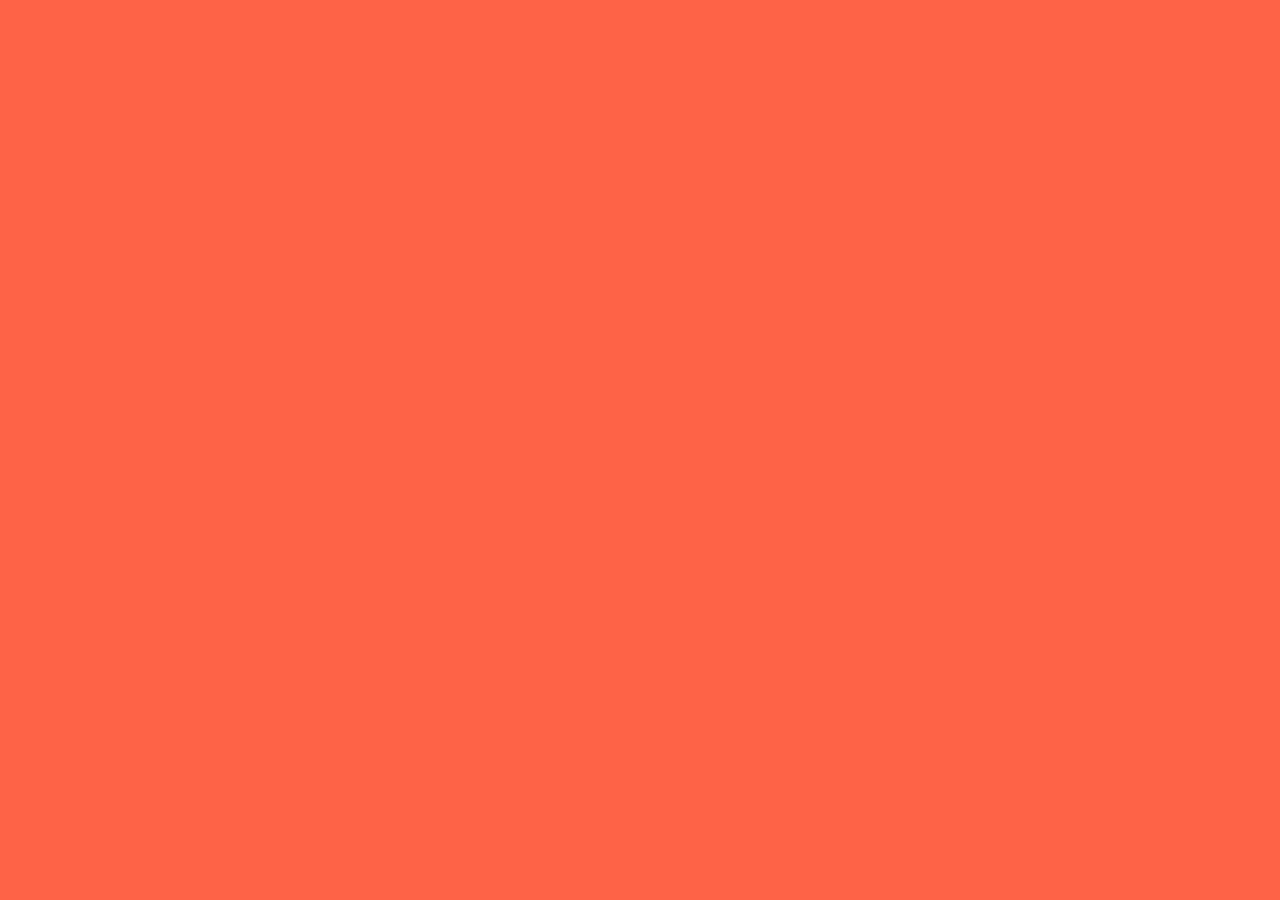
==== commit 54ab5b0c: "preparation for class work" ====
--- a/index.html
+++ b/index.html
@@ -1,571 +1,17 @@
 <!DOCTYPE html>
-<html lang="uk">
+<html lang="en">
   <head>
     <meta charset="UTF-8" />
-    <meta http-equiv="X-UA-Compatible" content="IE=edge" />
     <meta name="viewport" content="width=device-width, initial-scale=1.0" />
-    <title>Барбершоп</title>
-    <link rel="preconnect" href="https://fonts.googleapis.com" />
-    <link rel="preconnect" href="https://fonts.gstatic.com" crossorigin />
-    <link
-      href="https://fonts.googleapis.com/css2?family=Open+Sans:wght@400;600;700&family=Raleway:wght@700&display=swap"
-      rel="stylesheet"
-    />
+    <title>Media</title>
     <link
       rel="stylesheet"
-      href="https://cdn.jsdelivr.net/npm/modern-normalize@1.1.0/modern-normalize.min.css"
+      href="https://cdnjs.cloudflare.com/ajax/libs/modern-normalize/1.0.0/modern-normalize.min.css"
+      integrity="sha512-ISS7cAi1PEhQ8jnbJpJZMd29NlhNj4AWYyLOSp2CE/CsHxTCu+r+t0D2yoJudVrd0/8fTVPUVDzY5Tvli75u/g=="
+      crossorigin="anonymous"
     />
     <link rel="stylesheet" href="./css/styles.css" />
   </head>
-  <body>
-    <!-- HEADER -->
-    <header class="page-header">
-      <div class="container page-header-container">
-        <nav class="page-navigation">
-          <a class="logo" href="./index.html">
-            <svg class="logo-img" width="68" height="56" aria-label="логотип">
-              <use href="./images/sprite.svg#icon-logo"></use>
-            </svg>
-          </a>
-          <ul class="menu list">
-            <li class="menu-item">
-              <a class="menu-link link" href="#about">Про нас</a>
-            </li>
-            <li class="menu-item">
-              <a class="menu-link link" href="#services">Послуги та ціни</a>
-            </li>
-            <li class="menu-item">
-              <a class="menu-link link" href="#employees">Майстри</a>
-            </li>
-            <li class="menu-item">
-              <a class="menu-link link" href="#contacts">Контакти</a>
-            </li>
-          </ul>
-        </nav>
-        <a class="contact-phone-number link" href="tel:+380441111111">+38 044 111 11 11</a>
-        <button class="modal-btn modal-btn-theme-dark" type="button" data-modal-open>
-          онлайн-запис
-        </button>
-      </div>
-    </header>
-    <main>
-      <!-- HERO -->
-      <section class="hero">
-        <div class="container hero-container">
-          <div class="hero-left-side">
-            <ul class="media-list hero-media-list list">
-              <li class="media-list-item">
-                <a class="media-list-link link" href="" lang="en">Instagram</a>
-              </li>
-              <li class="media-list-item">
-                <a class="media-list-link link" href="" lang="en">Youtube</a>
-              </li>
-            </ul>
-          </div>
-          <div class="hero-right-side">
-            <p class="suptitle suptitle-theme-dark" lang="en">A hair salon for men in Kyiv</p>
-            <h1 class="main-title" lang="en">BarberShop</h1>
-            <p class="section-description section-description-theme-dark hero-section-description">
-              Ми експерти у модних чоловічих стрижках. Працюємо швидко, обережно та зі смаком.
-            </p>
-          </div>
-        </div>
-      </section>
-      <!-- ABOUT -->
-      <section class="about section" id="about">
-        <div class="container about-container">
-          <div class="about-left-side">
-            <ul class="about-gallery list">
-              <li class="about-gallery-item">
-                <img
-                  class="about-gallery-img"
-                  src="./images/about/about-img-1.jpg"
-                  alt="майстер голить бороду клієнту"
-                  width="270"
-                  height="445"
-                />
-              </li>
-              <li class="about-gallery-item">
-                <img
-                  class="about-gallery-img"
-                  src="./images/about/about-img-2.jpg"
-                  alt="майстер підстригає клієнта"
-                  width="270"
-                  height="445"
-                />
-              </li>
-            </ul>
-          </div>
-          <div class="about-right-side">
-            <h2 class="suptitle suptitle-theme-light">ПРО НАС</h2>
-            <h3 class="title title-theme-light">Найкращий Барбершоп твого міста</h3>
-            <p
-              class="section-description section-description-theme-light about-section-description"
-            >
-              Якщо ти хочеш додати у свій образ більше впевненості, тобі точно до нас.
-            </p>
-            <p class="about-text">
-              Ми команда, яка ніколи не зупиняється на досягнутому і прагне змін. І коли ти потрапиш
-              до рук нашого майстра, то вже ніколи не зможеш бути тим самим. Ми команда, яка завжди
-              з клієнтами "на одній хвилі". Тому ми завжди готові вдосконалити кожного, хто до нас
-              приходить!
-            </p>
-            <button class="modal-btn modal-btn-theme-light" type="button">онлайн-запись</button>
-          </div>
-        </div>
-      </section>
-      <!-- SERVICES -->
-      <section class="services section" id="services">
-        <div class="container">
-          <p class="suptitle suptitle-theme-dark">Проведи час у компанії кращих майстрів</p>
-          <h2 class="title title-theme-dark">Послуги та ціни</h2>
-          <div class="services-table-wrapper">
-            <table class="services-table list">
-              <tr class="services-table-row">
-                <td class="services-table-name">Чоловіча стрижка</td>
-                <td class="services-table-price">від 300 грн.</td>
-              </tr>
-              <tr class="services-table-row">
-                <td class="services-table-name">Стрижка бороди</td>
-                <td class="services-table-price">від 200 грн.</td>
-              </tr>
-              <tr class="services-table-row">
-                <td class="services-table-name">Стрижка вусів</td>
-                <td class="services-table-price">від 200 грн.</td>
-              </tr>
-              <tr class="services-table-row">
-                <td class="services-table-name">Гоління небезпечною бритвою</td>
-                <td class="services-table-price">від 200 грн.</td>
-              </tr>
-            </table>
-            <table class="services-table list">
-              <tr class="services-table-row">
-                <td class="services-table-name">Стрижка у стажера</td>
-                <td class="services-table-price">від 50 грн.</td>
-              </tr>
-              <tr class="services-table-row">
-                <td class="services-table-name">Стрижка під насадку</td>
-                <td class="services-table-price">від 200 грн.</td>
-              </tr>
-              <tr class="services-table-row">
-                <td class="services-table-name">Дитяча стрижка (до 12 років)</td>
-                <td class="services-table-price">від 300 грн.</td>
-              </tr>
-              <tr class="services-table-row">
-                <td class="services-table-name">Камуфлювання сивини</td>
-                <td class="services-table-price">від 200 грн.</td>
-              </tr>
-            </table>
-          </div>
-          <button class="modal-btn modal-btn-theme-dark services-modal-btn" type="button">
-            онлайн-запись
-          </button>
-        </div>
-      </section>
-      <!-- ADVANTAGES -->
-      <section class="advantages section">
-        <div class="container advantages-container">
-          <div class="advantages-left-side">
-            <ul class="advantages-list list">
-              <li class="advantages-list-item">
-                <p class="advantages-list-quantity">600</p>
-                <p class="advantages-list-description">Задоволених клієнтів на день</p>
-              </li>
-              <li class="advantages-list-item">
-                <p class="advantages-list-quantity">50</p>
-                <p class="advantages-list-description">Нагород за відмінний сервіс</p>
-              </li>
-              <li class="advantages-list-item">
-                <p class="advantages-list-quantity">20</p>
-                <p class="advantages-list-description">Найкращих майстрів Києва</p>
-              </li>
-              <li class="advantages-list-item">
-                <p class="advantages-list-quantity">100</p>
-                <p class="advantages-list-description">Подарунків постійним клієнтам</p>
-              </li>
-            </ul>
-          </div>
-          <div class="advantages-right-side">
-            <p class="suptitle suptitle-theme-light">стара традиційна школа</p>
-            <h2 class="title title-theme-light advantages-title">Чому приходять саме до нас?</h2>
-            <p
-              class="section-description section-description-theme-light advantages-section-description"
-            >
-              Про нас говорять лише добре. Але краще 1 раз побачити і відчути, ніж 10 разів
-              прочитати.
-            </p>
-          </div>
-        </div>
-      </section>
-      <!-- EMPLOYEES -->
-      <section class="employees-section section" id="employees">
-        <div class="container">
-          <p class="suptitle suptitle-theme-light">для справжніх шанувальників атмосфери</p>
-          <h2 class="title title-theme-light employees-section-title">Наші майстри</h2>
-          <ul class="employees list">
-            <li class="employees-card">
-              <img
-                class="employees-photo"
-                src="./images/employees/john-smith.jpg"
-                alt="майстер стриже клієнта"
-                width="370"
-                height="346"
-              />
-              <div class="employees-content-wrapper">
-                <h3 class="employees-name" lang="en">John Smith</h3>
-                <p class="employees-position" lang="en">Extreme Barber</p>
-                <ul class="social-list list">
-                  <li class="social-list-item">
-                    <a href="" class="social-list-link">
-                      <svg
-                        class="social-list-icon"
-                        width="20"
-                        height="20"
-                        aria-label="instagram"
-                        lang="en"
-                      >
-                        <use href="./images/sprite.svg#icon-instagram"></use>
-                      </svg>
-                    </a>
-                  </li>
-                  <li class="social-list-item">
-                    <a href="" class="social-list-link">
-                      <svg
-                        class="social-list-icon"
-                        width="20"
-                        height="20"
-                        aria-label="twitter"
-                        lang="en"
-                      >
-                        <use href="./images/sprite.svg#icon-twitter"></use>
-                      </svg>
-                    </a>
-                  </li>
-                  <li class="social-list-item">
-                    <a href="" class="social-list-link">
-                      <svg
-                        class="social-list-icon"
-                        width="20"
-                        height="20"
-                        aria-label="facebook"
-                        lang="en"
-                      >
-                        <use href="./images/sprite.svg#icon-facebook"></use>
-                      </svg>
-                    </a>
-                  </li>
-                  <li class="social-list-item">
-                    <a href="" class="social-list-link">
-                      <svg
-                        class="social-list-icon"
-                        width="20"
-                        height="20"
-                        aria-label="linkedin"
-                        lang="en"
-                      >
-                        <use href="./images/sprite.svg#icon-linkedin"></use>
-                      </svg>
-                    </a>
-                  </li>
-                </ul>
-              </div>
-            </li>
-            <li class="employees-card">
-              <img
-                class="employees-photo"
-                src="./images/employees/michele-doe.jpg"
-                alt="майстер стриже клієнта"
-                width="370"
-                height="346"
-              />
-              <div class="employees-content-wrapper">
-                <h3 class="employees-name" lang="en">Michele Doe</h3>
-                <p class="employees-position" lang="en">Extreme Barber</p>
-                <ul class="social-list list">
-                  <li class="social-list-item">
-                    <a href="" class="social-list-link">
-                      <svg
-                        class="social-list-icon"
-                        width="20"
-                        height="20"
-                        aria-label="instagram"
-                        lang="en"
-                      >
-                        <use href="./images/sprite.svg#icon-instagram"></use>
-                      </svg>
-                    </a>
-                  </li>
-                  <li class="social-list-item">
-                    <a href="" class="social-list-link">
-                      <svg
-                        class="social-list-icon"
-                        width="20"
-                        height="20"
-                        aria-label="twitter"
-                        lang="en"
-                      >
-                        <use href="./images/sprite.svg#icon-twitter"></use>
-                      </svg>
-                    </a>
-                  </li>
-                  <li class="social-list-item">
-                    <a href="" class="social-list-link">
-                      <svg
-                        class="social-list-icon"
-                        width="20"
-                        height="20"
-                        aria-label="facebook"
-                        lang="en"
-                      >
-                        <use href="./images/sprite.svg#icon-facebook"></use>
-                      </svg>
-                    </a>
-                  </li>
-                  <li class="social-list-item">
-                    <a href="" class="social-list-link">
-                      <svg
-                        class="social-list-icon"
-                        width="20"
-                        height="20"
-                        aria-label="linkedin"
-                        lang="en"
-                      >
-                        <use href="./images/sprite.svg#icon-linkedin"></use>
-                      </svg>
-                    </a>
-                  </li>
-                </ul>
-              </div>
-            </li>
-            <li class="employees-card">
-              <img
-                class="employees-photo"
-                src="./images/employees/alan-black.jpg"
-                alt="майстер стриже клієнта"
-                width="370"
-                height="346"
-              />
-              <div class="employees-content-wrapper">
-                <h3 class="employees-name" lang="en">Alan Black</h3>
-                <p class="employees-position" lang="en">Extreme Barber</p>
-                <ul class="social-list list">
-                  <li class="social-list-item">
-                    <a href="" class="social-list-link">
-                      <svg
-                        class="social-list-icon"
-                        width="20"
-                        height="20"
-                        aria-label="instagram"
-                        lang="en"
-                      >
-                        <use href="./images/sprite.svg#icon-instagram"></use>
-                      </svg>
-                    </a>
-                  </li>
-                  <li class="social-list-item">
-                    <a href="" class="social-list-link">
-                      <svg
-                        class="social-list-icon"
-                        width="20"
-                        height="20"
-                        aria-label="twitter"
-                        lang="en"
-                      >
-                        <use href="./images/sprite.svg#icon-twitter"></use>
-                      </svg>
-                    </a>
-                  </li>
-                  <li class="social-list-item">
-                    <a href="" class="social-list-link">
-                      <svg
-                        class="social-list-icon"
-                        width="20"
-                        height="20"
-                        aria-label="facebook"
-                        lang="en"
-                      >
-                        <use href="./images/sprite.svg#icon-facebook"></use>
-                      </svg>
-                    </a>
-                  </li>
-                  <li class="social-list-item">
-                    <a href="" class="social-list-link">
-                      <svg
-                        class="social-list-icon"
-                        width="20"
-                        height="20"
-                        aria-label="linkedin"
-                        lang="en"
-                      >
-                        <use href="./images/sprite.svg#icon-linkedin"></use>
-                      </svg>
-                    </a>
-                  </li>
-                </ul>
-              </div>
-            </li>
-          </ul>
-        </div>
-      </section>
-      <!-- PORTFOLIO -->
-      <section class="gallery section">
-        <div class="container">
-          <p class="suptitle suptitle-theme-light gallery-suptitle">
-            Латинською мовою "барба" означає "борода"
-          </p>
-          <h2 class="visually-hidden">Портфоліо</h2>
-          <ul class="gallery-list list">
-            <li class="gallery-list-item">
-              <img
-                class="gallery-list-img"
-                src="./images/portfolio/portfolio-img-1.jpg"
-                alt="майстер стриже клієнта"
-                width="270"
-                height="360"
-              />
-            </li>
-            <li class="gallery-list-item">
-              <img
-                class="gallery-list-img"
-                src="./images/portfolio/portfolio-img-2.jpg"
-                alt="майстер голить бороду клієнту"
-                width="270"
-                height="360"
-              />
-            </li>
-            <li class="gallery-list-item">
-              <img
-                class="gallery-list-img"
-                src="./images/portfolio/portfolio-img-3.jpg"
-                alt="майстер голить бороду клієнту"
-                width="270"
-                height="360"
-              />
-            </li>
-            <li class="gallery-list-item">
-              <img
-                class="gallery-list-img"
-                src="./images/portfolio/portfolio-img-4.jpg"
-                alt="майстер стриже клієнта"
-                width="270"
-                height="360"
-              />
-            </li>
-          </ul>
-        </div>
-      </section>
-      <div id="contacts">
-        <!-- CONTACT FORM -->
-        <section class="contact-form-section section">
-          <h2 class="title">Онлайн-запис</h2>
-        </section>
-        <!-- CONTACT INFORMATION -->
-        <section class="contact-info-section section">
-          <h2 class="title">Контакти</h2>
-          <address>
-            <ul class="contact-list list">
-              <li class="contact-list-item">
-                <a
-                  class="contact-list-link link"
-                  href="https://goo.gl/maps/fSdhoyAyDwtJdrEC6"
-                  target="_blank"
-                  rel="noopener noreferrer"
-                  >вул. Василькова, 7А Київ, 08132</a
-                >
-              </li>
-              <li class="contact-list-item">
-                <a class="contact-list-link link" href="tel:+380441111111">+38 044 111 11 11</a>
-              </li>
-              <li class="contact-list-item">
-                <a class="contact-list-link" href="mailto:barbershop@email.com"
-                  >barbershop@email.com</a
-                >
-              </li>
-            </ul>
-          </address>
-          <h3 class="suptitle">час роботи</h3>
-          <p class="contact-info-date">Щоденно з 9:00 до 22:00</p>
-        </section>
-      </div>
-    </main>
-    <!-- FOOTER -->
-    <footer class="footer">
-      <div class="container footer-container">
-        <p class="copyright">&#xa9; Copyright 2020</p>
-        <ul class="media-list list">
-          <li class="media-list-item">
-            <a class="media-list-link link" href="" lang="en">Instagram</a>
-          </li>
-          <li class="media-list-item">
-            <a class="media-list-link link" href="" lang="en">Youtube</a>
-          </li>
-        </ul>
-      </div>
-    </footer>
 
-    <!-- BACKDROP -->
-    <div class="backdrop is-hidden" data-modal>
-      <div class="modal">
-        <button type="button" class="modal-close-btn" data-modal-close>
-          <svg class="modal-close-icon" width="18" height="18">
-            <use href="./images/sprite.svg#icon-close"></use>
-          </svg>
-        </button>
-        <form class="modal-form">
-          <b class="modal-form-capture">Залиште свої дані</b>
-          <label class="modal-form-field">
-            <span class="modal-form-input-desc">Імʼя*</span>
-            <span class="modal-form-input-wrapper">
-              <input
-                type="text"
-                class="modal-form-input"
-                placeholder="Oleksii"
-                required
-                pattern="[a-zA-Zа-яА-ЯіІїЇʼҐґєЄ]+"
-                name="user_name"
-              />
-              <span class="modal-form-icon"></span>
-            </span>
-          </label>
-          <label class="modal-form-field">
-            <span class="modal-form-input-desc">Телефон*</span>
-            <span class="modal-form-input-wrapper">
-              <input
-                type="tel"
-                class="modal-form-input"
-                placeholder="096-123-45-34"
-                pattern="[0-9]{3}-[0-9]{3}-[0-9]{2}-[0-9]{2}"
-                required
-                name="user_phone"
-              />
-              <span class="modal-form-icon"></span>
-            </span>
-          </label>
-          <label class="modal-form-field">
-            <span class="modal-form-input-desc">Повідомлення</span>
-            <textarea
-              name="user_message"
-              class="modal-form-message"
-              placeholder="Введіть текст"
-            ></textarea>
-          </label>
-          <label class="modal-form-checkbox-wrapper">
-            <input
-              type="checkbox"
-              class="modal-form-checkbox visually-hidden"
-              name="user_policy"
-              required
-            />
-            <svg class="modal-form-own-checkbox" width="18" height="18">
-              <use class="modal-form-own-checkbox-icon" href="./images/sprite.svg#icon-check"></use>
-            </svg>
-            Приймаю&nbsp;<a href="">умови договору</a>
-          </label>
-          <button type="submit" class="modal-form-submit">Надіслати</button>
-        </form>
-      </div>
-    </div>
-
-    <script src="./js/modal.js"></script>
-  </body>
+  <body id="body"></body>
 </html>
--- a/css/styles.css
+++ b/css/styles.css
@@ -1,14 +1,3 @@
-:root {
-  --primary-font: 'Open Sans', sans-serif;
-  --secondary-font: 'Raleway', sans-serif;
-  --primary-text-color-theme-dark: #ffffff;
-  --primary-text-color-theme-light: #303030;
-  --secondary-text-color-theme-dark: #9da4bd;
-  --secondary-text-color-theme-light: #555555;
-  --accent-color: #ff6c00;
-  --transition-dur-and-func: 250ms linear;
-}
-
 h1,
 h2,
 h3,
@@ -16,779 +5,42 @@
 h5,
 h6,
 p {
-  margin-top: 0;
-  margin-bottom: 0;
+  margin: 0;
+  padding: 0;
 }
 
 ul,
 ol {
-  margin-top: 0;
-  margin-bottom: 0;
-  padding-left: 0;
+  padding: 0;
+  margin: 0;
 }
 
 img {
   display: block;
+  max-width: 100%;
+  height: auto;
 }
 
-.list {
+ul,
+ol {
   list-style: none;
 }
 
-.link {
-  text-decoration: none;
+body {
+  background-color: tomato;
 }
 
-button {
-  cursor: pointer;
-}
+/* ========== MIN-WIDTH MAX-WIDTH ========== */
 
-body {
-  font-family: var(--primary-font);
-}
+/* ========== AND ========== */
 
-.section {
-  padding-top: 130px;
-  padding-bottom: 130px;
-}
+/* ========== OR ========== */
 
-.container {
-  width: 1200px;
-  margin-left: auto;
-  margin-right: auto;
-  padding-left: 15px;
-  padding-right: 15px;
-}
+/* ========== TYPES ========== */
+/* 
+  all
+  screen 
+  print
+*/
 
-.visually-hidden {
-  position: absolute;
-  width: 1px;
-  height: 1px;
-  margin: -1px;
-  padding: 0;
-  overflow: hidden;
-  border: 0;
-  clip: rect(0 0 0 0);
-}
-
-/* ================= COMPONENTS ================= */
-.modal-btn {
-  min-width: 160px;
-  padding: 12px 20px;
-  font-weight: 600;
-  font-size: 12px;
-  line-height: 1.33;
-  letter-spacing: 0.09em;
-  text-transform: uppercase;
-  border: 1px solid #ff6c00;
-  border-radius: 25px;
-  background-color: transparent;
-  transition: color var(--transition-dur-and-func), background-color var(--transition-dur-and-func);
-}
-
-.modal-btn:hover,
-.modal-btn:focus {
-  background-color: var(--accent-color);
-  color: var(--primary-text-color-theme-dark);
-}
-
-.modal-btn-theme-light {
-  color: var(--primary-text-color-theme-light);
-}
-
-.modal-btn-theme-dark {
-  color: var(--primary-text-color-theme-dark);
-}
-
-.media-list {
-  display: flex;
-  align-items: center;
-  column-gap: 40px;
-}
-
-.media-list::before {
-  content: '';
-  width: 60px;
-  height: 1px;
-  background-color: var(--primary-text-color-theme-light);
-}
-
-.media-list-link {
-  font-weight: 600;
-  font-size: 11px;
-  line-height: 1.36;
-  letter-spacing: 0.2em;
-  color: var(--primary-text-color-theme-light);
-  transition: color var(--transition-dur-and-func);
-}
-
-.media-list-link:hover,
-.media-list-link:focus {
-  color: var(--accent-color);
-}
-
-.suptitle {
-  display: flex;
-  align-items: center;
-  font-weight: 600;
-  font-size: 11px;
-  line-height: 1.36;
-  letter-spacing: 0.1em;
-  text-transform: uppercase;
-  margin-bottom: 20px;
-}
-
-.suptitle::before {
-  content: '';
-  width: 60px;
-  height: 1px;
-  margin-right: 20px;
-}
-
-.suptitle-theme-dark {
-  color: var(--secondary-text-color-theme-dark);
-}
-
-.suptitle-theme-dark::before {
-  background-color: var(--secondary-text-color-theme-dark);
-}
-
-.suptitle-theme-light {
-  color: var(--primary-text-color-theme-light);
-}
-
-.suptitle-theme-light::before {
-  background-color: var(--primary-text-color-theme-light);
-}
-
-.main-title {
-  font-family: var(--secondary-font);
-  font-size: 72px;
-  line-height: 1.18;
-  letter-spacing: 0.05em;
-  margin-bottom: 20px;
-  color: var(--primary-text-color-theme-dark);
-}
-
-.section-description {
-  font-weight: 400;
-  font-size: 18px;
-  line-height: 1.67;
-  letter-spacing: 0.02em;
-}
-
-.section-description-theme-light {
-  color: var(--secondary-text-color-theme-light);
-}
-
-.section-description-theme-dark {
-  color: var(--secondary-text-color-theme-dark);
-}
-
-.title {
-  font-family: var(--secondary-font-family);
-  font-weight: 700;
-  font-size: 42px;
-  line-height: 1.17;
-  letter-spacing: 0.05em;
-}
-
-.title-theme-dark {
-  color: var(--primary-text-color-theme-dark);
-  margin-bottom: 44px;
-}
-
-.title-theme-light {
-  color: var(--primary-text-color-theme-light);
-  margin-bottom: 20px;
-}
-/* ================= /COMPONENTS ================= */
-
-/* ================= HEADER ================= */
-.page-header {
-  position: absolute;
-  width: 100%;
-  padding-top: 32px;
-  padding-bottom: 32px;
-}
-
-.page-header-container {
-  display: flex;
-  align-items: center;
-}
-
-.page-navigation {
-  display: flex;
-  align-items: center;
-  column-gap: 70px;
-}
-
-.menu {
-  display: flex;
-  column-gap: 40px;
-}
-
-.menu-link {
-  font-weight: 600;
-  font-size: 12px;
-  line-height: 1.33;
-  letter-spacing: 0.1em;
-  color: var(--primary-text-color-theme-dark);
-  transition: color var(--transition-dur-and-func);
-}
-
-.menu-link:hover,
-.menu-link:focus {
-  color: var(--accent-color);
-}
-
-.contact-phone-number {
-  font-weight: 600;
-  font-size: 12px;
-  line-height: 1.33;
-  letter-spacing: 0.1em;
-  margin-left: auto;
-  margin-right: 40px;
-  color: var(--primary-text-color-theme-dark);
-  transition: color var(--transition-dur-and-func);
-}
-
-.contact-phone-number:hover,
-.contact-phone-number:focus {
-  color: var(--accent-color);
-}
-/* ================= /HEADER ================= */
-
-/* ================= HERO ================= */
-.hero-container {
-  display: flex;
-}
-
-.hero-left-side {
-  width: 100px;
-  display: flex;
-  align-items: flex-end;
-  padding-bottom: 40px;
-  padding-left: 26px;
-}
-
-.hero-media-list {
-  transform: rotate(-90deg) translateX(-18px);
-  transform-origin: left top;
-}
-
-.hero-right-side {
-  flex-grow: 1;
-  padding-left: 100px;
-  padding-bottom: 206px;
-  padding-top: 272px;
-  background-color: #303030;
-  background-image: linear-gradient(rgba(25, 28, 38, 0.2), rgba(25, 28, 38, 0.2)),
-    url('../images/hero/bg.jpg');
-  background-size: cover;
-}
-
-.hero-section-description {
-  width: 400px;
-}
-/* ================= /HERO ================= */
-
-/* ================= ABOUT ================= */
-.about-container {
-  display: flex;
-  justify-content: space-between;
-}
-
-.about-left-side,
-.about-right-side {
-  flex-basis: calc((100% - 30px) / 2);
-}
-
-.about-gallery {
-  display: flex;
-  justify-content: space-between;
-}
-
-.about-section-description {
-  margin-bottom: 20px;
-  width: 400px;
-}
-
-.about-text {
-  font-weight: 400;
-  font-size: 14px;
-  line-height: 1.86;
-  letter-spacing: 0.02em;
-  color: var(--secondary-text-color-theme-light);
-  margin-bottom: 40px;
-}
-/* ================= /ABOUT ================= */
-
-/* ================= SERVICES ================= */
-.services {
-  background-color: #111319;
-  background-image: url('../images/services/bg.png');
-  background-size: cover;
-}
-
-.services-table-wrapper {
-  display: flex;
-}
-
-.services-table {
-  flex-basis: 50%;
-  padding: 30px 40px;
-  margin-bottom: 50px;
-}
-
-.services-table:first-child {
-  background-image: linear-gradient(180deg, #171a24 0%, rgba(23, 26, 36, 0.2) 100%);
-}
-
-.services-table:last-child {
-  background-image: linear-gradient(180deg, #090b13 0%, rgba(9, 11, 19, 0.2) 100%);
-}
-
-.services-table-row {
-  display: flex;
-  align-items: baseline;
-  justify-content: space-between;
-}
-
-.services-table-row::before {
-  content: '';
-  flex-grow: 1;
-  height: 1px;
-  margin-left: 6px;
-  margin-right: 6px;
-  background-color: rgba(157, 164, 189, 0.12);
-}
-
-.services-table-row:not(:last-child) {
-  margin-bottom: 20px;
-}
-
-.services-table-name {
-  order: -1;
-}
-
-.services-table-name,
-.services-table-price {
-  font-weight: 400;
-  font-size: 18px;
-  line-height: 1.67;
-  letter-spacing: 0.02em;
-  color: var(--secondary-text-color-theme-dark);
-}
-
-.services-modal-btn {
-  display: block;
-  margin: 0 auto;
-}
-/* ================= /SERVICES ================= */
-
-/* ================= ADVANTAGES ================= */
-.advantages-container {
-  display: flex;
-  justify-content: space-between;
-}
-
-.advantages-left-side,
-.advantages-right-side {
-  flex-basis: calc((100% - 30px) / 2);
-}
-
-.advantages-list {
-  display: flex;
-  flex-wrap: wrap;
-  justify-content: space-between;
-  align-items: flex-start;
-  width: 370px;
-  margin: 0 auto;
-}
-
-.advantages-list-item {
-  width: 170px;
-  min-height: 134px;
-  padding: 21px;
-  background-color: #f7f7f7;
-}
-
-.advantages-list-item:nth-child(even) {
-  margin-top: 30px;
-}
-
-.advantages-list-quantity {
-  font-weight: 700;
-  font-size: 42px;
-  line-height: 1.36;
-  text-align: center;
-  letter-spacing: 0.05em;
-  color: var(--primary-text-color-theme-light);
-}
-
-.advantages-list-description {
-  font-weight: 600;
-  font-size: 11px;
-  line-height: 1.36;
-  text-align: center;
-  color: var(--primary-text-color-theme-light);
-}
-
-.advantages-title {
-  width: 400px;
-}
-
-.advantages-section-description {
-  width: 460px;
-}
-/* ================= /ADVANTAGES ================= */
-
-/* ================= EMPLOYEES ================= */
-.employees-section {
-  background-color: #f7f7f7;
-}
-
-.employees-section-title {
-  margin-bottom: 44px;
-}
-
-.employees {
-  display: flex;
-  flex-wrap: wrap;
-  gap: 30px;
-}
-
-.employees-card {
-  flex-basis: calc((100% - 60px) / 3);
-}
-
-/* .employees-card:not(:nth-child(3n)) {
-  margin-right: 30px;
-}
-
-.employees-card:not(:nth-last-child(-n + 3)) {
-  margin-bottom: 30px;
-} */
-
-.employees-content-wrapper {
-  padding-top: 30px;
-  padding-bottom: 30px;
-}
-
-.employees-name {
-  font-weight: 400;
-  font-size: 18px;
-  line-height: 1.39;
-  text-align: center;
-  letter-spacing: 0.02em;
-  color: var(--primary-text-color-theme-light);
-  margin-bottom: 8px;
-}
-
-.employees-position {
-  font-weight: 400;
-  font-size: 14px;
-  line-height: 1.36;
-  text-align: center;
-  letter-spacing: 0.02em;
-  color: var(--accent-color);
-  margin-bottom: 30px;
-}
-
-.social-list {
-  display: flex;
-  justify-content: center;
-  column-gap: 10px;
-}
-
-.social-list-link {
-  display: flex;
-  justify-content: center;
-  align-items: center;
-  width: 44px;
-  height: 44px;
-  border-radius: 50%;
-  background-color: rgb(255, 255, 255);
-  transition: backgrond-color var(--transition-dur-and-func);
-}
-
-.social-list-link:hover,
-.social-list-link:focus {
-  background-color: #303030;
-}
-
-.social-list-icon {
-  fill: #303030;
-  transition: fill var(--transition-dur-and-func);
-}
-
-.social-list-link:hover .social-list-icon,
-.social-list-link:focus .social-list-icon {
-  fill: var(--accent-color);
-}
-/* ================= /EMPLOYEES ================= */
-
-/* ================= GALLERY ================= */
-.gallery-suptitle {
-  margin-bottom: 44px;
-}
-
-.gallery-list {
-  display: flex;
-  flex-wrap: wrap;
-  gap: 30px;
-}
-
-.gallery-list-item {
-  flex-basis: calc((100% - 90px) / 4);
-}
-/* ================= /GALLERY ================= */
-
-/* ================= CONTACT INFO ================= */
-.contact-list-link {
-  font-weight: 400;
-  font-size: 18px;
-  line-height: 1.67;
-  letter-spacing: 0.02em;
-  color: var(--secondary-text-color-theme-dark);
-  transition: color var(--transition-dur-and-func);
-}
-
-.contact-list-link:hover,
-.contact-list-link:focus {
-  color: var(--accent-color);
-}
-
-.contact-info-date {
-  font-weight: 400;
-  font-size: 18px;
-  line-height: 1.67;
-  letter-spacing: 0.02em;
-  color: var(--secondary-text-color-theme-dark);
-}
-/* ================= /CONTACT INFO ================= */
-
-/* ================= FOOTER ================= */
-.footer {
-  padding-top: 56px;
-  padding-bottom: 56px;
-  background-color: #f7f7f7;
-}
-
-.footer-container {
-  display: flex;
-  align-items: center;
-  justify-content: space-between;
-}
-
-.copyright {
-  font-weight: 600;
-  font-size: 11px;
-  line-height: 1.36;
-  letter-spacing: 0.2em;
-  color: var(--secondary-text-color-theme-dark);
-}
-/* ================= /FOOTER ================= */
-
-/* ================= BACKDROP ================= */
-.backdrop {
-  position: fixed;
-  top: 0;
-  left: 0;
-  z-index: 999999;
-  width: 100%;
-  height: 100%;
-  background-color: rgba(0, 0, 0, 0.5);
-  transition: opacity 500ms ease-in-out, visibility 500ms linear;
-}
-
-.backdrop.is-hidden {
-  opacity: 0;
-  visibility: hidden;
-  pointer-events: none;
-}
-/* ================= /BACKDROP ================= */
-
-/* ================= MODAL WINDOW ================= */
-.modal {
-  position: absolute;
-  top: 50%;
-  left: 50%;
-  transform: translate(-50%, -50%);
-  width: 528px;
-  height: 580px;
-  background-color: rgb(255, 255, 255);
-  padding: 44px;
-}
-
-.modal-close-btn {
-  position: absolute;
-  top: 10px;
-  right: 10px;
-  display: flex;
-  justify-content: center;
-  align-items: center;
-  width: 40px;
-  height: 40px;
-  padding: 0;
-  background-color: transparent;
-  border: 1px solid #555555;
-  border-radius: 50%;
-  transition: border-color var(--transition-dur-and-func);
-}
-
-.modal-close-btn:hover,
-.modal-close-btn:focus {
-  outline: none;
-  border-color: var(--accent-color);
-}
-
-.modal-close-icon {
-  transition: fill var(--transition-dur-and-func);
-}
-
-.modal-close-btn:hover .modal-close-icon,
-.modal-close-btn:focus .modal-close-icon {
-  fill: var(--accent-color);
-}
-/* ================= /MODAL WINDOW ================= */
-
-/* ================= MODAL FORM ================= */
-.modal-form {
-  display: flex;
-  flex-direction: column;
-}
-
-.modal-form-capture {
-  font-size: 20px;
-  text-align: center;
-  margin-bottom: 20px;
-  color: var(--primary-text-color-theme-light);
-}
-
-.modal-form-field {
-  margin-bottom: 20px;
-}
-
-.modal-form-input-desc {
-  display: block;
-  font-size: 14px;
-  margin-bottom: 8px;
-  color: #555555;
-}
-
-.modal-form-input-wrapper {
-  position: relative;
-  display: block;
-}
-
-.modal-form-input {
-  width: 100%;
-  height: 40px;
-  border: 1px solid #555555;
-  border-radius: 6px;
-  padding-left: 42px;
-  transition: border-color var(--transition-dur-and-func);
-}
-
-.modal-form-input:focus {
-  border-color: var(--accent-color);
-  outline: none;
-  /* outline-offset: 4px; */
-}
-
-.modal-form-icon {
-  position: absolute;
-  top: 50%;
-  left: 12px;
-  display: block;
-  width: 18px;
-  height: 18px;
-  transform: translateY(-50%);
-  background-color: teal;
-  transition: background-color var(--transition-dur-and-func);
-}
-
-.modal-form-input:focus + .modal-form-icon {
-  background-color: var(--accent-color);
-}
-
-.modal-form-message {
-  width: 100%;
-  height: 120px;
-  resize: none;
-  border: 1px solid #555555;
-  border-radius: 6px;
-  padding: 15px;
-  line-height: 1.3;
-  transition: border-color 250ms linear;
-}
-
-.modal-form-message::placeholder {
-  text-transform: uppercase;
-}
-
-.modal-form-message:focus {
-  outline: none;
-  border-color: var(--accent-color);
-}
-
-.modal-form-checkbox-wrapper {
-  display: flex;
-  align-items: center;
-  margin-bottom: 30px;
-}
-
-.modal-form-checkbox {
-  /* position: absolute;
-  appearance: none; */
-}
-
-.modal-form-own-checkbox {
-  border: 1px solid #555555;
-  border-radius: 4px;
-  padding: 2px;
-  cursor: pointer;
-  margin-right: 10px;
-}
-
-.modal-form-own-checkbox-icon {
-  fill: rgb(255, 255, 255);
-  display: none;
-}
-
-.modal-form-checkbox:focus + .modal-form-own-checkbox {
-  outline: 2px solid rgba(0, 0, 255, 0.5);
-}
-
-.modal-form-checkbox:checked + .modal-form-own-checkbox {
-  background-color: var(--accent-color);
-  border-color: var(--accent-color);
-}
-
-.modal-form-checkbox:checked + .modal-form-own-checkbox .modal-form-own-checkbox-icon {
-  display: block;
-}
-
-.modal-form-submit {
-  align-self: center;
-  min-width: 160px;
-  padding: 12px 20px;
-  font-weight: 600;
-  font-size: 12px;
-  line-height: 1.33;
-  letter-spacing: 0.09em;
-  text-transform: uppercase;
-  border: 1px solid #ff6c00;
-  border-radius: 25px;
-  background-color: transparent;
-  transition: color var(--transition-dur-and-func), background-color var(--transition-dur-and-func);
-}
-
-.modal-form-submit:hover,
-.modal-form-submit:focus {
-  background-color: var(--accent-color);
-  color: var(--primary-text-color-theme-dark);
-}
-/* ================= /MODAL FORM ================= */
+/* ========== ORIENTATION ========== */
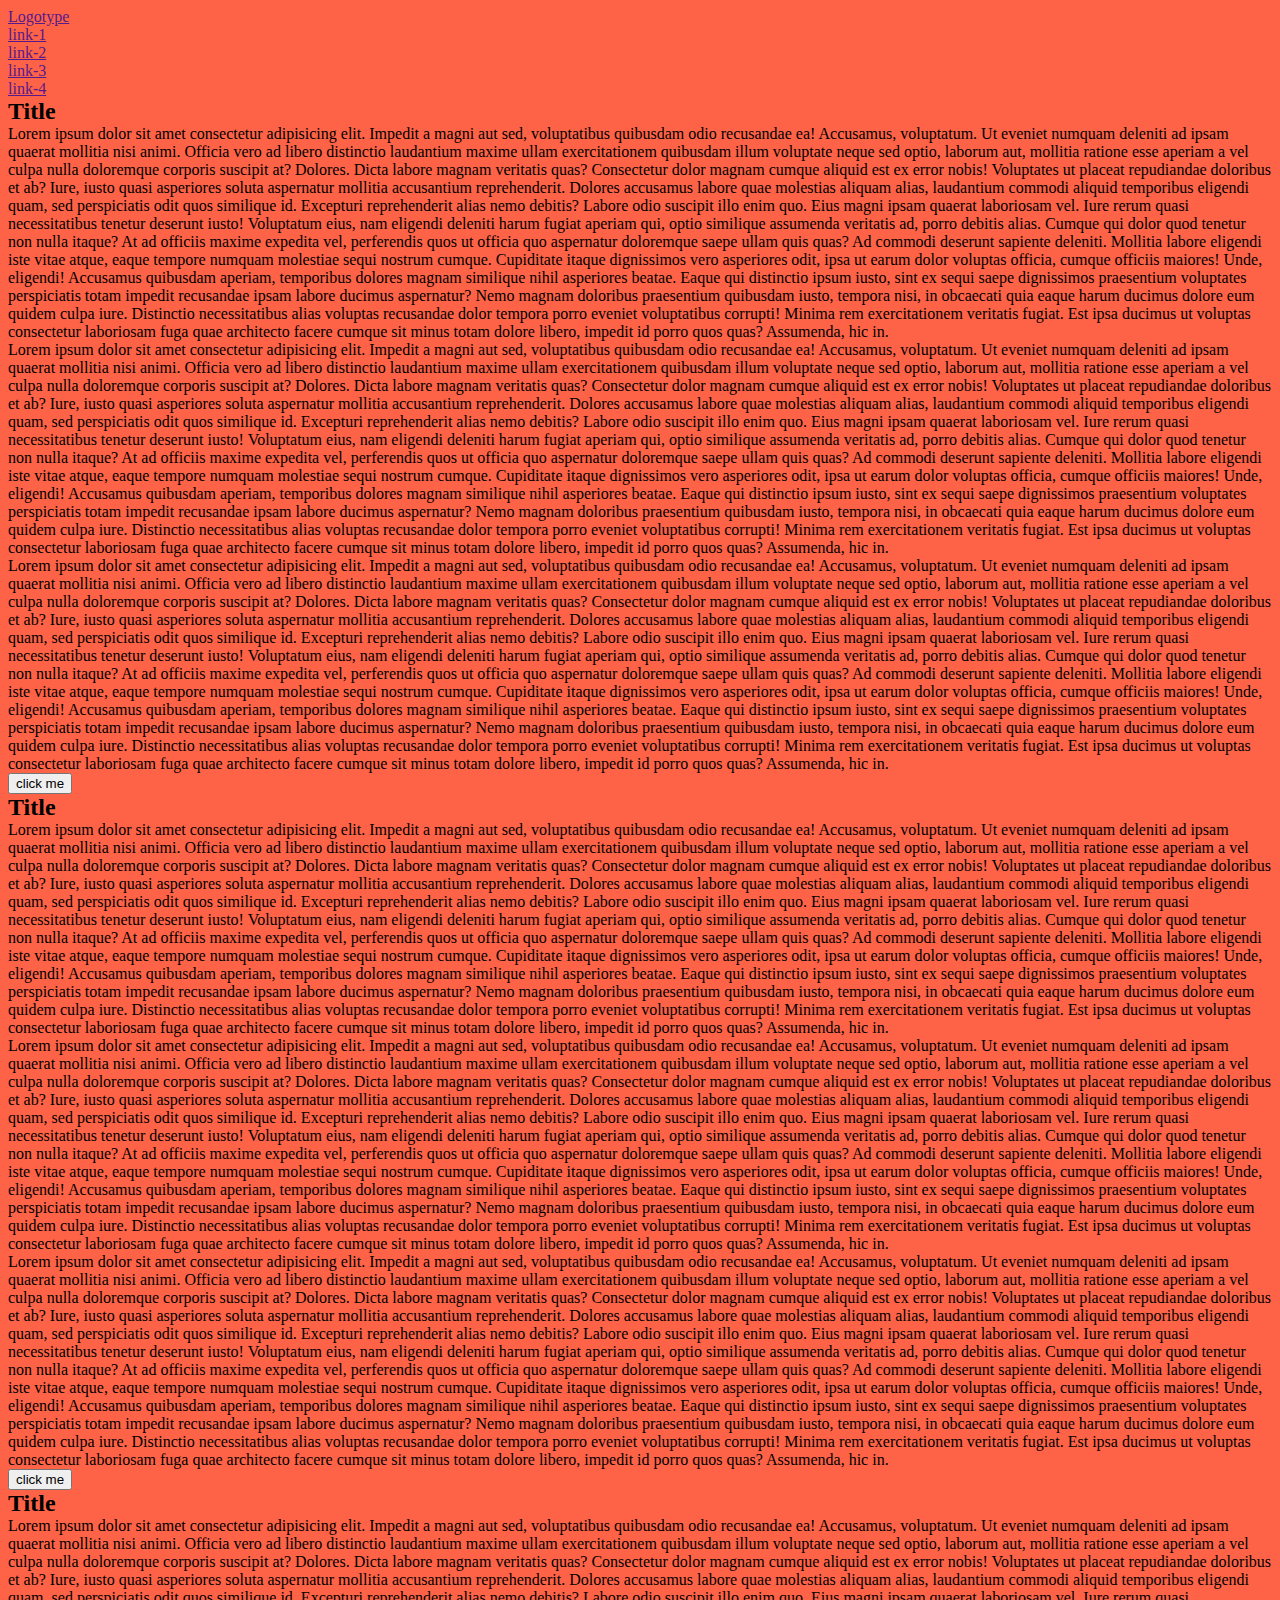
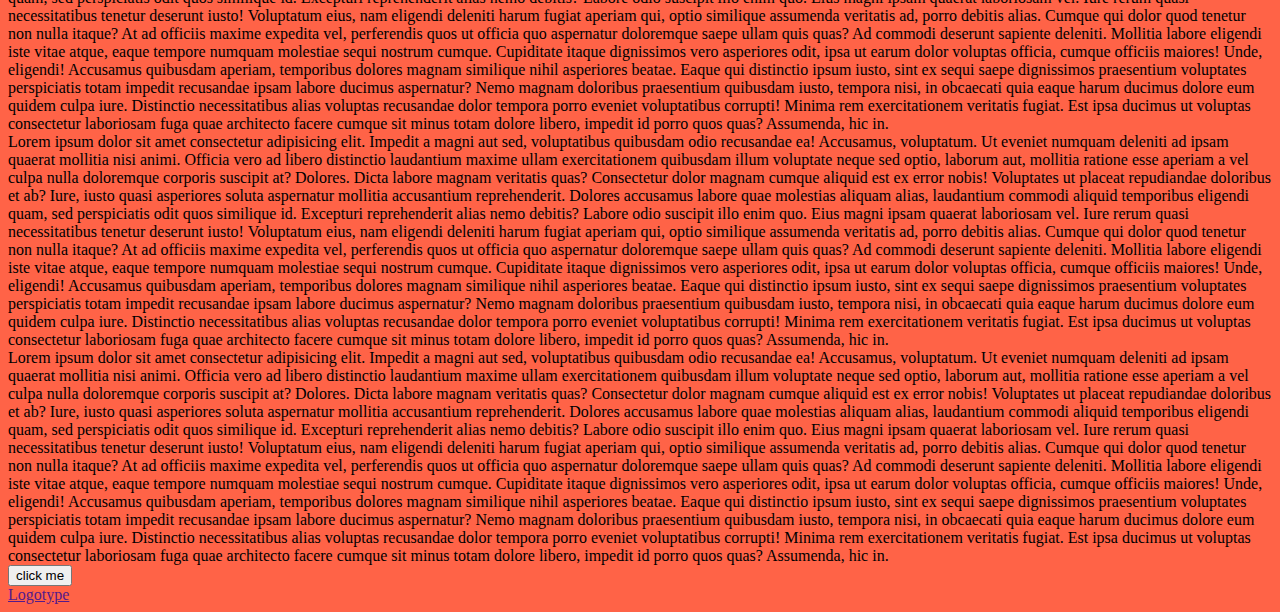
==== commit ae532dd9: "classwork" ====
--- a/index.html
+++ b/index.html
@@ -13,5 +13,313 @@
     <link rel="stylesheet" href="./css/styles.css" />
   </head>
 
-  <body id="body"></body>
+  <body id="body">
+    <header class="page-header">
+      <div class="container">
+        <nav class="navigation">
+          <a href="" class="logo">Logotype</a>
+          <ul class="menu">
+            <li class="menu-item">
+              <a href="" class="menu-link">link-1</a>
+            </li>
+            <li class="menu-item">
+              <a href="" class="menu-link">link-2</a>
+            </li>
+            <li class="menu-item">
+              <a href="" class="menu-link">link-3</a>
+            </li>
+            <li class="menu-item">
+              <a href="" class="menu-link">link-4</a>
+            </li>
+          </ul>
+        </nav>
+      </div>
+    </header>
+    <main>
+      <section class="section">
+        <div class="container">
+          <h2 class="title">Title</h2>
+          <p class="text">
+            Lorem ipsum dolor sit amet consectetur adipisicing elit. Impedit a magni aut sed,
+            voluptatibus quibusdam odio recusandae ea! Accusamus, voluptatum. Ut eveniet numquam
+            deleniti ad ipsam quaerat mollitia nisi animi. Officia vero ad libero distinctio
+            laudantium maxime ullam exercitationem quibusdam illum voluptate neque sed optio,
+            laborum aut, mollitia ratione esse aperiam a vel culpa nulla doloremque corporis
+            suscipit at? Dolores. Dicta labore magnam veritatis quas? Consectetur dolor magnam
+            cumque aliquid est ex error nobis! Voluptates ut placeat repudiandae doloribus et ab?
+            Iure, iusto quasi asperiores soluta aspernatur mollitia accusantium reprehenderit.
+            Dolores accusamus labore quae molestias aliquam alias, laudantium commodi aliquid
+            temporibus eligendi quam, sed perspiciatis odit quos similique id. Excepturi
+            reprehenderit alias nemo debitis? Labore odio suscipit illo enim quo. Eius magni ipsam
+            quaerat laboriosam vel. Iure rerum quasi necessitatibus tenetur deserunt iusto!
+            Voluptatum eius, nam eligendi deleniti harum fugiat aperiam qui, optio similique
+            assumenda veritatis ad, porro debitis alias. Cumque qui dolor quod tenetur non nulla
+            itaque? At ad officiis maxime expedita vel, perferendis quos ut officia quo aspernatur
+            doloremque saepe ullam quis quas? Ad commodi deserunt sapiente deleniti. Mollitia labore
+            eligendi iste vitae atque, eaque tempore numquam molestiae sequi nostrum cumque.
+            Cupiditate itaque dignissimos vero asperiores odit, ipsa ut earum dolor voluptas
+            officia, cumque officiis maiores! Unde, eligendi! Accusamus quibusdam aperiam,
+            temporibus dolores magnam similique nihil asperiores beatae. Eaque qui distinctio ipsum
+            iusto, sint ex sequi saepe dignissimos praesentium voluptates perspiciatis totam impedit
+            recusandae ipsam labore ducimus aspernatur? Nemo magnam doloribus praesentium quibusdam
+            iusto, tempora nisi, in obcaecati quia eaque harum ducimus dolore eum quidem culpa iure.
+            Distinctio necessitatibus alias voluptas recusandae dolor tempora porro eveniet
+            voluptatibus corrupti! Minima rem exercitationem veritatis fugiat. Est ipsa ducimus ut
+            voluptas consectetur laboriosam fuga quae architecto facere cumque sit minus totam
+            dolore libero, impedit id porro quos quas? Assumenda, hic in.
+          </p>
+          <p class="text">
+            Lorem ipsum dolor sit amet consectetur adipisicing elit. Impedit a magni aut sed,
+            voluptatibus quibusdam odio recusandae ea! Accusamus, voluptatum. Ut eveniet numquam
+            deleniti ad ipsam quaerat mollitia nisi animi. Officia vero ad libero distinctio
+            laudantium maxime ullam exercitationem quibusdam illum voluptate neque sed optio,
+            laborum aut, mollitia ratione esse aperiam a vel culpa nulla doloremque corporis
+            suscipit at? Dolores. Dicta labore magnam veritatis quas? Consectetur dolor magnam
+            cumque aliquid est ex error nobis! Voluptates ut placeat repudiandae doloribus et ab?
+            Iure, iusto quasi asperiores soluta aspernatur mollitia accusantium reprehenderit.
+            Dolores accusamus labore quae molestias aliquam alias, laudantium commodi aliquid
+            temporibus eligendi quam, sed perspiciatis odit quos similique id. Excepturi
+            reprehenderit alias nemo debitis? Labore odio suscipit illo enim quo. Eius magni ipsam
+            quaerat laboriosam vel. Iure rerum quasi necessitatibus tenetur deserunt iusto!
+            Voluptatum eius, nam eligendi deleniti harum fugiat aperiam qui, optio similique
+            assumenda veritatis ad, porro debitis alias. Cumque qui dolor quod tenetur non nulla
+            itaque? At ad officiis maxime expedita vel, perferendis quos ut officia quo aspernatur
+            doloremque saepe ullam quis quas? Ad commodi deserunt sapiente deleniti. Mollitia labore
+            eligendi iste vitae atque, eaque tempore numquam molestiae sequi nostrum cumque.
+            Cupiditate itaque dignissimos vero asperiores odit, ipsa ut earum dolor voluptas
+            officia, cumque officiis maiores! Unde, eligendi! Accusamus quibusdam aperiam,
+            temporibus dolores magnam similique nihil asperiores beatae. Eaque qui distinctio ipsum
+            iusto, sint ex sequi saepe dignissimos praesentium voluptates perspiciatis totam impedit
+            recusandae ipsam labore ducimus aspernatur? Nemo magnam doloribus praesentium quibusdam
+            iusto, tempora nisi, in obcaecati quia eaque harum ducimus dolore eum quidem culpa iure.
+            Distinctio necessitatibus alias voluptas recusandae dolor tempora porro eveniet
+            voluptatibus corrupti! Minima rem exercitationem veritatis fugiat. Est ipsa ducimus ut
+            voluptas consectetur laboriosam fuga quae architecto facere cumque sit minus totam
+            dolore libero, impedit id porro quos quas? Assumenda, hic in.
+          </p>
+          <p class="text">
+            Lorem ipsum dolor sit amet consectetur adipisicing elit. Impedit a magni aut sed,
+            voluptatibus quibusdam odio recusandae ea! Accusamus, voluptatum. Ut eveniet numquam
+            deleniti ad ipsam quaerat mollitia nisi animi. Officia vero ad libero distinctio
+            laudantium maxime ullam exercitationem quibusdam illum voluptate neque sed optio,
+            laborum aut, mollitia ratione esse aperiam a vel culpa nulla doloremque corporis
+            suscipit at? Dolores. Dicta labore magnam veritatis quas? Consectetur dolor magnam
+            cumque aliquid est ex error nobis! Voluptates ut placeat repudiandae doloribus et ab?
+            Iure, iusto quasi asperiores soluta aspernatur mollitia accusantium reprehenderit.
+            Dolores accusamus labore quae molestias aliquam alias, laudantium commodi aliquid
+            temporibus eligendi quam, sed perspiciatis odit quos similique id. Excepturi
+            reprehenderit alias nemo debitis? Labore odio suscipit illo enim quo. Eius magni ipsam
+            quaerat laboriosam vel. Iure rerum quasi necessitatibus tenetur deserunt iusto!
+            Voluptatum eius, nam eligendi deleniti harum fugiat aperiam qui, optio similique
+            assumenda veritatis ad, porro debitis alias. Cumque qui dolor quod tenetur non nulla
+            itaque? At ad officiis maxime expedita vel, perferendis quos ut officia quo aspernatur
+            doloremque saepe ullam quis quas? Ad commodi deserunt sapiente deleniti. Mollitia labore
+            eligendi iste vitae atque, eaque tempore numquam molestiae sequi nostrum cumque.
+            Cupiditate itaque dignissimos vero asperiores odit, ipsa ut earum dolor voluptas
+            officia, cumque officiis maiores! Unde, eligendi! Accusamus quibusdam aperiam,
+            temporibus dolores magnam similique nihil asperiores beatae. Eaque qui distinctio ipsum
+            iusto, sint ex sequi saepe dignissimos praesentium voluptates perspiciatis totam impedit
+            recusandae ipsam labore ducimus aspernatur? Nemo magnam doloribus praesentium quibusdam
+            iusto, tempora nisi, in obcaecati quia eaque harum ducimus dolore eum quidem culpa iure.
+            Distinctio necessitatibus alias voluptas recusandae dolor tempora porro eveniet
+            voluptatibus corrupti! Minima rem exercitationem veritatis fugiat. Est ipsa ducimus ut
+            voluptas consectetur laboriosam fuga quae architecto facere cumque sit minus totam
+            dolore libero, impedit id porro quos quas? Assumenda, hic in.
+          </p>
+          <button class="btn">click me</button>
+        </div>
+      </section>
+      <section class="section">
+        <div class="container">
+          <h2 class="title">Title</h2>
+          <p class="text">
+            Lorem ipsum dolor sit amet consectetur adipisicing elit. Impedit a magni aut sed,
+            voluptatibus quibusdam odio recusandae ea! Accusamus, voluptatum. Ut eveniet numquam
+            deleniti ad ipsam quaerat mollitia nisi animi. Officia vero ad libero distinctio
+            laudantium maxime ullam exercitationem quibusdam illum voluptate neque sed optio,
+            laborum aut, mollitia ratione esse aperiam a vel culpa nulla doloremque corporis
+            suscipit at? Dolores. Dicta labore magnam veritatis quas? Consectetur dolor magnam
+            cumque aliquid est ex error nobis! Voluptates ut placeat repudiandae doloribus et ab?
+            Iure, iusto quasi asperiores soluta aspernatur mollitia accusantium reprehenderit.
+            Dolores accusamus labore quae molestias aliquam alias, laudantium commodi aliquid
+            temporibus eligendi quam, sed perspiciatis odit quos similique id. Excepturi
+            reprehenderit alias nemo debitis? Labore odio suscipit illo enim quo. Eius magni ipsam
+            quaerat laboriosam vel. Iure rerum quasi necessitatibus tenetur deserunt iusto!
+            Voluptatum eius, nam eligendi deleniti harum fugiat aperiam qui, optio similique
+            assumenda veritatis ad, porro debitis alias. Cumque qui dolor quod tenetur non nulla
+            itaque? At ad officiis maxime expedita vel, perferendis quos ut officia quo aspernatur
+            doloremque saepe ullam quis quas? Ad commodi deserunt sapiente deleniti. Mollitia labore
+            eligendi iste vitae atque, eaque tempore numquam molestiae sequi nostrum cumque.
+            Cupiditate itaque dignissimos vero asperiores odit, ipsa ut earum dolor voluptas
+            officia, cumque officiis maiores! Unde, eligendi! Accusamus quibusdam aperiam,
+            temporibus dolores magnam similique nihil asperiores beatae. Eaque qui distinctio ipsum
+            iusto, sint ex sequi saepe dignissimos praesentium voluptates perspiciatis totam impedit
+            recusandae ipsam labore ducimus aspernatur? Nemo magnam doloribus praesentium quibusdam
+            iusto, tempora nisi, in obcaecati quia eaque harum ducimus dolore eum quidem culpa iure.
+            Distinctio necessitatibus alias voluptas recusandae dolor tempora porro eveniet
+            voluptatibus corrupti! Minima rem exercitationem veritatis fugiat. Est ipsa ducimus ut
+            voluptas consectetur laboriosam fuga quae architecto facere cumque sit minus totam
+            dolore libero, impedit id porro quos quas? Assumenda, hic in.
+          </p>
+          <p class="text">
+            Lorem ipsum dolor sit amet consectetur adipisicing elit. Impedit a magni aut sed,
+            voluptatibus quibusdam odio recusandae ea! Accusamus, voluptatum. Ut eveniet numquam
+            deleniti ad ipsam quaerat mollitia nisi animi. Officia vero ad libero distinctio
+            laudantium maxime ullam exercitationem quibusdam illum voluptate neque sed optio,
+            laborum aut, mollitia ratione esse aperiam a vel culpa nulla doloremque corporis
+            suscipit at? Dolores. Dicta labore magnam veritatis quas? Consectetur dolor magnam
+            cumque aliquid est ex error nobis! Voluptates ut placeat repudiandae doloribus et ab?
+            Iure, iusto quasi asperiores soluta aspernatur mollitia accusantium reprehenderit.
+            Dolores accusamus labore quae molestias aliquam alias, laudantium commodi aliquid
+            temporibus eligendi quam, sed perspiciatis odit quos similique id. Excepturi
+            reprehenderit alias nemo debitis? Labore odio suscipit illo enim quo. Eius magni ipsam
+            quaerat laboriosam vel. Iure rerum quasi necessitatibus tenetur deserunt iusto!
+            Voluptatum eius, nam eligendi deleniti harum fugiat aperiam qui, optio similique
+            assumenda veritatis ad, porro debitis alias. Cumque qui dolor quod tenetur non nulla
+            itaque? At ad officiis maxime expedita vel, perferendis quos ut officia quo aspernatur
+            doloremque saepe ullam quis quas? Ad commodi deserunt sapiente deleniti. Mollitia labore
+            eligendi iste vitae atque, eaque tempore numquam molestiae sequi nostrum cumque.
+            Cupiditate itaque dignissimos vero asperiores odit, ipsa ut earum dolor voluptas
+            officia, cumque officiis maiores! Unde, eligendi! Accusamus quibusdam aperiam,
+            temporibus dolores magnam similique nihil asperiores beatae. Eaque qui distinctio ipsum
+            iusto, sint ex sequi saepe dignissimos praesentium voluptates perspiciatis totam impedit
+            recusandae ipsam labore ducimus aspernatur? Nemo magnam doloribus praesentium quibusdam
+            iusto, tempora nisi, in obcaecati quia eaque harum ducimus dolore eum quidem culpa iure.
+            Distinctio necessitatibus alias voluptas recusandae dolor tempora porro eveniet
+            voluptatibus corrupti! Minima rem exercitationem veritatis fugiat. Est ipsa ducimus ut
+            voluptas consectetur laboriosam fuga quae architecto facere cumque sit minus totam
+            dolore libero, impedit id porro quos quas? Assumenda, hic in.
+          </p>
+          <p class="text">
+            Lorem ipsum dolor sit amet consectetur adipisicing elit. Impedit a magni aut sed,
+            voluptatibus quibusdam odio recusandae ea! Accusamus, voluptatum. Ut eveniet numquam
+            deleniti ad ipsam quaerat mollitia nisi animi. Officia vero ad libero distinctio
+            laudantium maxime ullam exercitationem quibusdam illum voluptate neque sed optio,
+            laborum aut, mollitia ratione esse aperiam a vel culpa nulla doloremque corporis
+            suscipit at? Dolores. Dicta labore magnam veritatis quas? Consectetur dolor magnam
+            cumque aliquid est ex error nobis! Voluptates ut placeat repudiandae doloribus et ab?
+            Iure, iusto quasi asperiores soluta aspernatur mollitia accusantium reprehenderit.
+            Dolores accusamus labore quae molestias aliquam alias, laudantium commodi aliquid
+            temporibus eligendi quam, sed perspiciatis odit quos similique id. Excepturi
+            reprehenderit alias nemo debitis? Labore odio suscipit illo enim quo. Eius magni ipsam
+            quaerat laboriosam vel. Iure rerum quasi necessitatibus tenetur deserunt iusto!
+            Voluptatum eius, nam eligendi deleniti harum fugiat aperiam qui, optio similique
+            assumenda veritatis ad, porro debitis alias. Cumque qui dolor quod tenetur non nulla
+            itaque? At ad officiis maxime expedita vel, perferendis quos ut officia quo aspernatur
+            doloremque saepe ullam quis quas? Ad commodi deserunt sapiente deleniti. Mollitia labore
+            eligendi iste vitae atque, eaque tempore numquam molestiae sequi nostrum cumque.
+            Cupiditate itaque dignissimos vero asperiores odit, ipsa ut earum dolor voluptas
+            officia, cumque officiis maiores! Unde, eligendi! Accusamus quibusdam aperiam,
+            temporibus dolores magnam similique nihil asperiores beatae. Eaque qui distinctio ipsum
+            iusto, sint ex sequi saepe dignissimos praesentium voluptates perspiciatis totam impedit
+            recusandae ipsam labore ducimus aspernatur? Nemo magnam doloribus praesentium quibusdam
+            iusto, tempora nisi, in obcaecati quia eaque harum ducimus dolore eum quidem culpa iure.
+            Distinctio necessitatibus alias voluptas recusandae dolor tempora porro eveniet
+            voluptatibus corrupti! Minima rem exercitationem veritatis fugiat. Est ipsa ducimus ut
+            voluptas consectetur laboriosam fuga quae architecto facere cumque sit minus totam
+            dolore libero, impedit id porro quos quas? Assumenda, hic in.
+          </p>
+          <button class="btn">click me</button>
+        </div>
+      </section>
+      <section class="section">
+        <div class="container">
+          <h2 class="title">Title</h2>
+          <p class="text">
+            Lorem ipsum dolor sit amet consectetur adipisicing elit. Impedit a magni aut sed,
+            voluptatibus quibusdam odio recusandae ea! Accusamus, voluptatum. Ut eveniet numquam
+            deleniti ad ipsam quaerat mollitia nisi animi. Officia vero ad libero distinctio
+            laudantium maxime ullam exercitationem quibusdam illum voluptate neque sed optio,
+            laborum aut, mollitia ratione esse aperiam a vel culpa nulla doloremque corporis
+            suscipit at? Dolores. Dicta labore magnam veritatis quas? Consectetur dolor magnam
+            cumque aliquid est ex error nobis! Voluptates ut placeat repudiandae doloribus et ab?
+            Iure, iusto quasi asperiores soluta aspernatur mollitia accusantium reprehenderit.
+            Dolores accusamus labore quae molestias aliquam alias, laudantium commodi aliquid
+            temporibus eligendi quam, sed perspiciatis odit quos similique id. Excepturi
+            reprehenderit alias nemo debitis? Labore odio suscipit illo enim quo. Eius magni ipsam
+            quaerat laboriosam vel. Iure rerum quasi necessitatibus tenetur deserunt iusto!
+            Voluptatum eius, nam eligendi deleniti harum fugiat aperiam qui, optio similique
+            assumenda veritatis ad, porro debitis alias. Cumque qui dolor quod tenetur non nulla
+            itaque? At ad officiis maxime expedita vel, perferendis quos ut officia quo aspernatur
+            doloremque saepe ullam quis quas? Ad commodi deserunt sapiente deleniti. Mollitia labore
+            eligendi iste vitae atque, eaque tempore numquam molestiae sequi nostrum cumque.
+            Cupiditate itaque dignissimos vero asperiores odit, ipsa ut earum dolor voluptas
+            officia, cumque officiis maiores! Unde, eligendi! Accusamus quibusdam aperiam,
+            temporibus dolores magnam similique nihil asperiores beatae. Eaque qui distinctio ipsum
+            iusto, sint ex sequi saepe dignissimos praesentium voluptates perspiciatis totam impedit
+            recusandae ipsam labore ducimus aspernatur? Nemo magnam doloribus praesentium quibusdam
+            iusto, tempora nisi, in obcaecati quia eaque harum ducimus dolore eum quidem culpa iure.
+            Distinctio necessitatibus alias voluptas recusandae dolor tempora porro eveniet
+            voluptatibus corrupti! Minima rem exercitationem veritatis fugiat. Est ipsa ducimus ut
+            voluptas consectetur laboriosam fuga quae architecto facere cumque sit minus totam
+            dolore libero, impedit id porro quos quas? Assumenda, hic in.
+          </p>
+          <p class="text">
+            Lorem ipsum dolor sit amet consectetur adipisicing elit. Impedit a magni aut sed,
+            voluptatibus quibusdam odio recusandae ea! Accusamus, voluptatum. Ut eveniet numquam
+            deleniti ad ipsam quaerat mollitia nisi animi. Officia vero ad libero distinctio
+            laudantium maxime ullam exercitationem quibusdam illum voluptate neque sed optio,
+            laborum aut, mollitia ratione esse aperiam a vel culpa nulla doloremque corporis
+            suscipit at? Dolores. Dicta labore magnam veritatis quas? Consectetur dolor magnam
+            cumque aliquid est ex error nobis! Voluptates ut placeat repudiandae doloribus et ab?
+            Iure, iusto quasi asperiores soluta aspernatur mollitia accusantium reprehenderit.
+            Dolores accusamus labore quae molestias aliquam alias, laudantium commodi aliquid
+            temporibus eligendi quam, sed perspiciatis odit quos similique id. Excepturi
+            reprehenderit alias nemo debitis? Labore odio suscipit illo enim quo. Eius magni ipsam
+            quaerat laboriosam vel. Iure rerum quasi necessitatibus tenetur deserunt iusto!
+            Voluptatum eius, nam eligendi deleniti harum fugiat aperiam qui, optio similique
+            assumenda veritatis ad, porro debitis alias. Cumque qui dolor quod tenetur non nulla
+            itaque? At ad officiis maxime expedita vel, perferendis quos ut officia quo aspernatur
+            doloremque saepe ullam quis quas? Ad commodi deserunt sapiente deleniti. Mollitia labore
+            eligendi iste vitae atque, eaque tempore numquam molestiae sequi nostrum cumque.
+            Cupiditate itaque dignissimos vero asperiores odit, ipsa ut earum dolor voluptas
+            officia, cumque officiis maiores! Unde, eligendi! Accusamus quibusdam aperiam,
+            temporibus dolores magnam similique nihil asperiores beatae. Eaque qui distinctio ipsum
+            iusto, sint ex sequi saepe dignissimos praesentium voluptates perspiciatis totam impedit
+            recusandae ipsam labore ducimus aspernatur? Nemo magnam doloribus praesentium quibusdam
+            iusto, tempora nisi, in obcaecati quia eaque harum ducimus dolore eum quidem culpa iure.
+            Distinctio necessitatibus alias voluptas recusandae dolor tempora porro eveniet
+            voluptatibus corrupti! Minima rem exercitationem veritatis fugiat. Est ipsa ducimus ut
+            voluptas consectetur laboriosam fuga quae architecto facere cumque sit minus totam
+            dolore libero, impedit id porro quos quas? Assumenda, hic in.
+          </p>
+          <p class="text">
+            Lorem ipsum dolor sit amet consectetur adipisicing elit. Impedit a magni aut sed,
+            voluptatibus quibusdam odio recusandae ea! Accusamus, voluptatum. Ut eveniet numquam
+            deleniti ad ipsam quaerat mollitia nisi animi. Officia vero ad libero distinctio
+            laudantium maxime ullam exercitationem quibusdam illum voluptate neque sed optio,
+            laborum aut, mollitia ratione esse aperiam a vel culpa nulla doloremque corporis
+            suscipit at? Dolores. Dicta labore magnam veritatis quas? Consectetur dolor magnam
+            cumque aliquid est ex error nobis! Voluptates ut placeat repudiandae doloribus et ab?
+            Iure, iusto quasi asperiores soluta aspernatur mollitia accusantium reprehenderit.
+            Dolores accusamus labore quae molestias aliquam alias, laudantium commodi aliquid
+            temporibus eligendi quam, sed perspiciatis odit quos similique id. Excepturi
+            reprehenderit alias nemo debitis? Labore odio suscipit illo enim quo. Eius magni ipsam
+            quaerat laboriosam vel. Iure rerum quasi necessitatibus tenetur deserunt iusto!
+            Voluptatum eius, nam eligendi deleniti harum fugiat aperiam qui, optio similique
+            assumenda veritatis ad, porro debitis alias. Cumque qui dolor quod tenetur non nulla
+            itaque? At ad officiis maxime expedita vel, perferendis quos ut officia quo aspernatur
+            doloremque saepe ullam quis quas? Ad commodi deserunt sapiente deleniti. Mollitia labore
+            eligendi iste vitae atque, eaque tempore numquam molestiae sequi nostrum cumque.
+            Cupiditate itaque dignissimos vero asperiores odit, ipsa ut earum dolor voluptas
+            officia, cumque officiis maiores! Unde, eligendi! Accusamus quibusdam aperiam,
+            temporibus dolores magnam similique nihil asperiores beatae. Eaque qui distinctio ipsum
+            iusto, sint ex sequi saepe dignissimos praesentium voluptates perspiciatis totam impedit
+            recusandae ipsam labore ducimus aspernatur? Nemo magnam doloribus praesentium quibusdam
+            iusto, tempora nisi, in obcaecati quia eaque harum ducimus dolore eum quidem culpa iure.
+            Distinctio necessitatibus alias voluptas recusandae dolor tempora porro eveniet
+            voluptatibus corrupti! Minima rem exercitationem veritatis fugiat. Est ipsa ducimus ut
+            voluptas consectetur laboriosam fuga quae architecto facere cumque sit minus totam
+            dolore libero, impedit id porro quos quas? Assumenda, hic in.
+          </p>
+          <button class="btn">click me</button>
+        </div>
+      </section>
+    </main>
+    <footer class="page-footer">
+      <div class="container">
+        <a href="" class="logo">Logotype</a>
+      </div>
+    </footer>
+  </body>
 </html>
--- a/css/styles.css
+++ b/css/styles.css
@@ -31,10 +31,55 @@
 }
 
 /* ========== MIN-WIDTH MAX-WIDTH ========== */
+/* 400px + */
+/* @media (min-width: 400px) {
+  body {
+    background-color: teal;
+  }
+} */
+
+/* 768px + */
+/* @media (min-width: 768px) {
+  body {
+    background-color: yellowgreen;
+  }
+} */
+
+/* 0px - 767px */
+/* @media (max-width: 767px) {
+  body {
+    background-color: yellowgreen;
+  }
+} */
+
+/* 0px - 500px */
+/* @media (max-width: 500px) {
+  body {
+    background-color: teal;
+  }
+} */
 
 /* ========== AND ========== */
+/* 
+768px+ - true
+0px - 1199px - false
+*/
+/* @media (min-width: 768px) and (max-width: 1199px) {
+  body {
+    background-color: teal;
+  }
+} */
 
 /* ========== OR ========== */
+/* 
+0px - 767px false
+1200px + false
+*/
+/* @media (max-width: 767px), (min-width: 1200px) {
+  body {
+    background-color: teal;
+  }
+} */
 
 /* ========== TYPES ========== */
 /* 
@@ -43,4 +88,41 @@
   print
 */
 
+/* @media print {
+  .menu {
+    display: none;
+  }
+
+  .btn {
+    display: none;
+  }
+
+  .title {
+    font-size: 28px;
+    margin-bottom: 20px;
+  }
+
+  .text {
+    font-size: 20px;
+    line-height: 1.4;
+    margin-bottom: 10px;
+  }
+
+  .section {
+    padding-top: 60px;
+    padding-bottom: 60px;
+  }
+} */
+
 /* ========== ORIENTATION ========== */
+/* @media screen and (orientation: landscape) and (max-width: 767px) {
+  body {
+    background-color: teal;
+  }
+}
+
+@media screen and (orientation: portrait) {
+  body {
+    background-color: yellowgreen;
+  }
+} */
